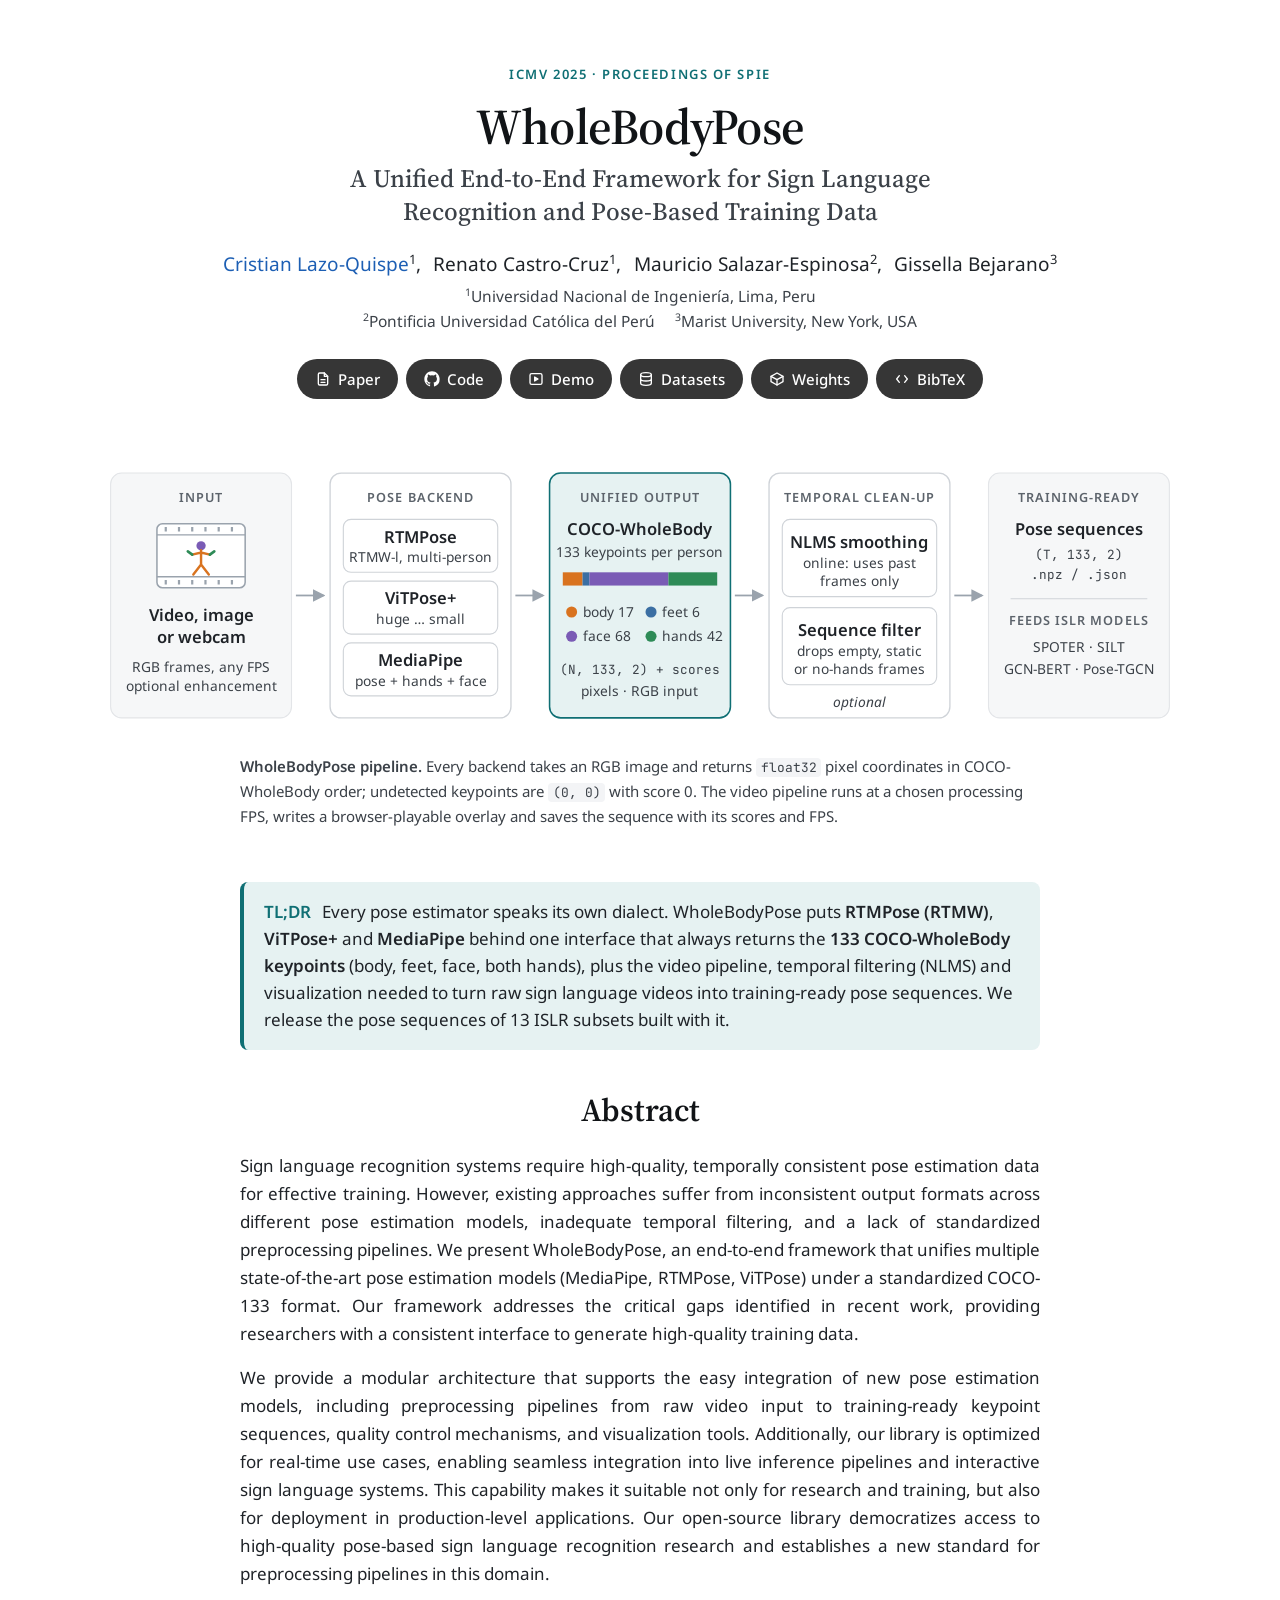
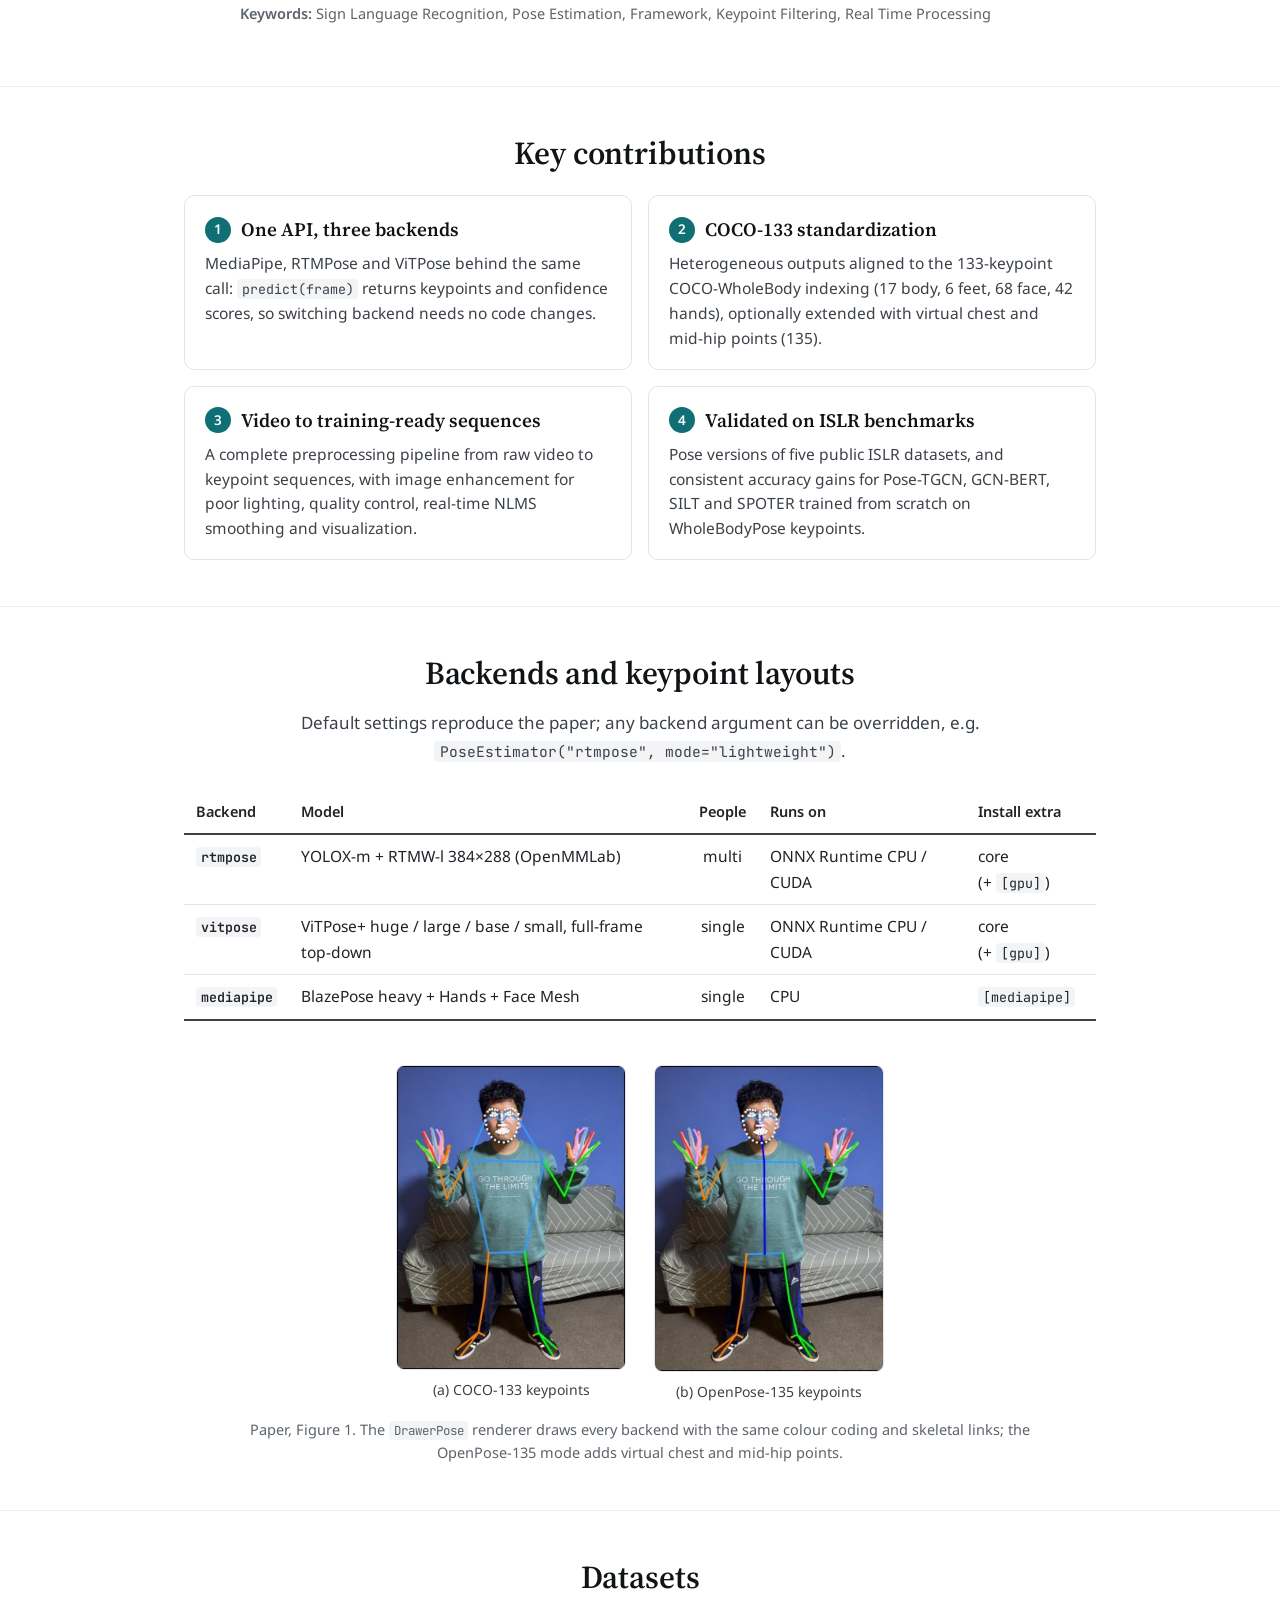
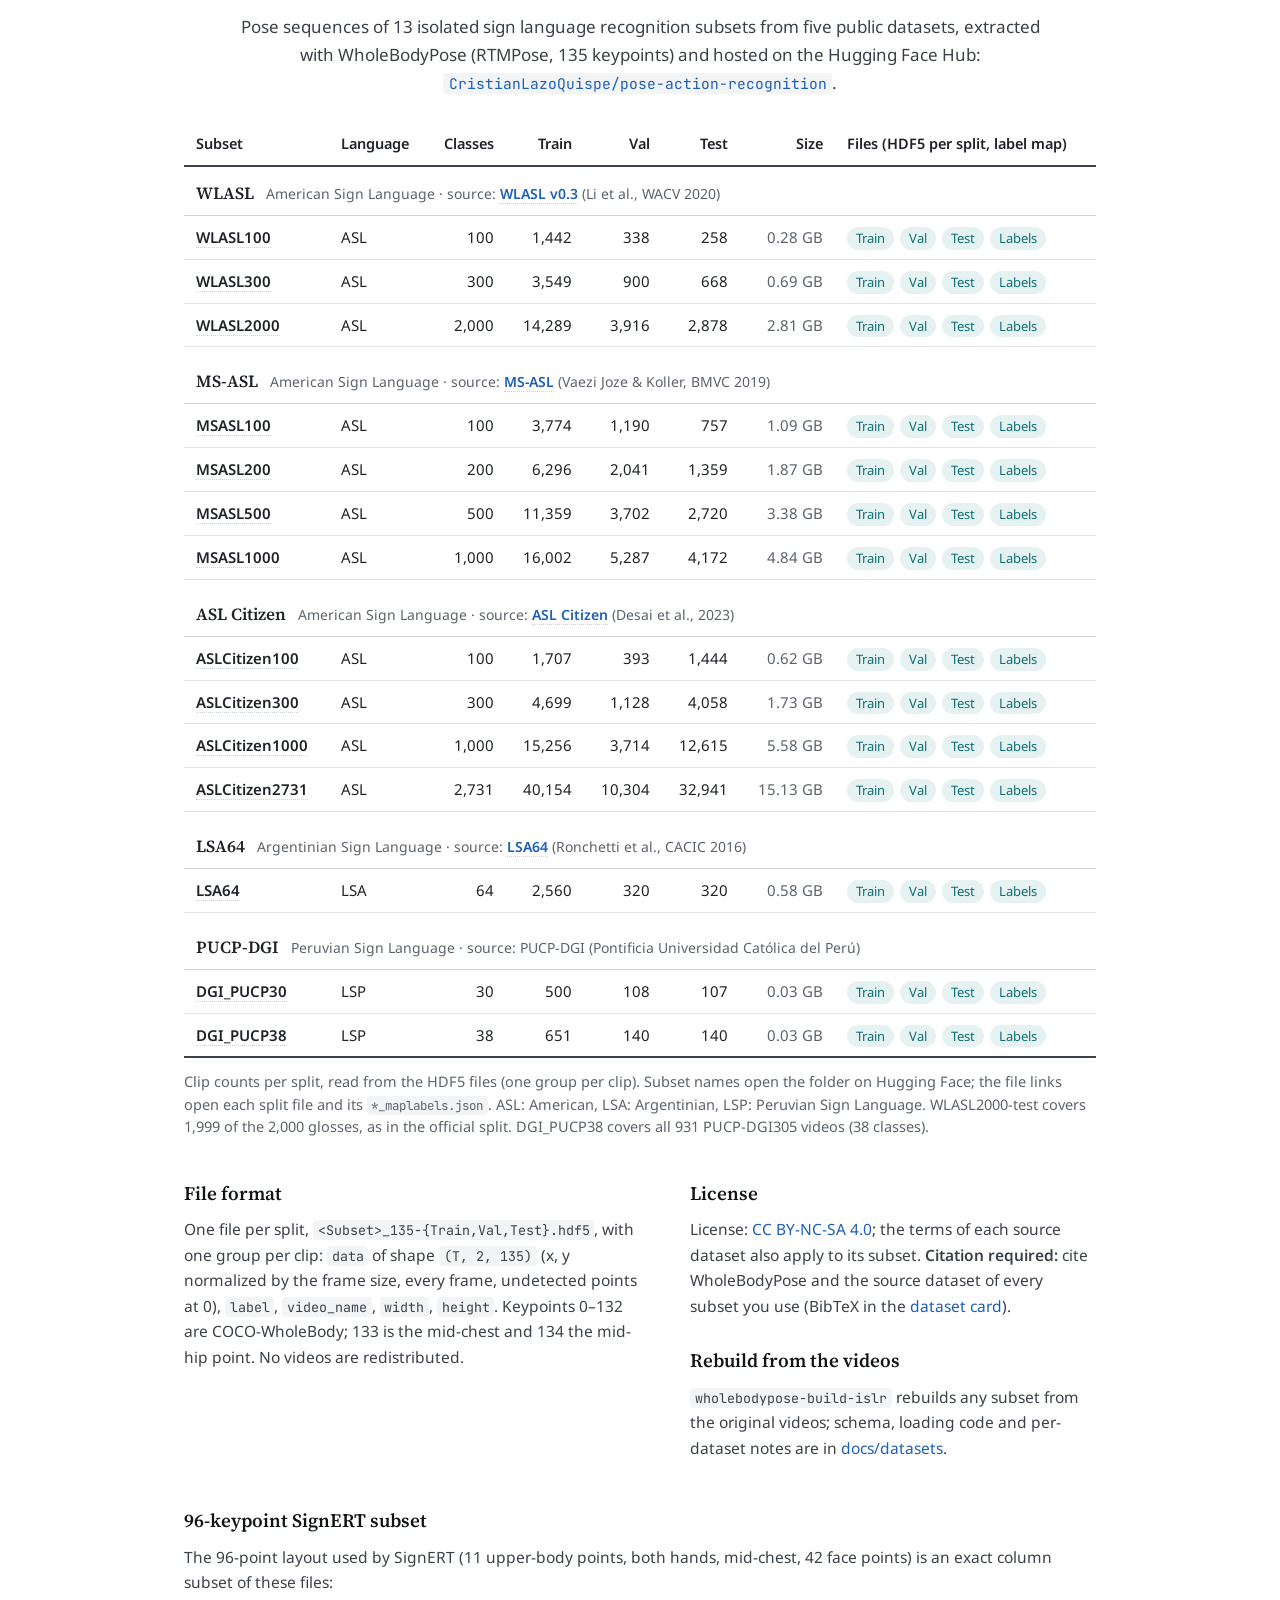
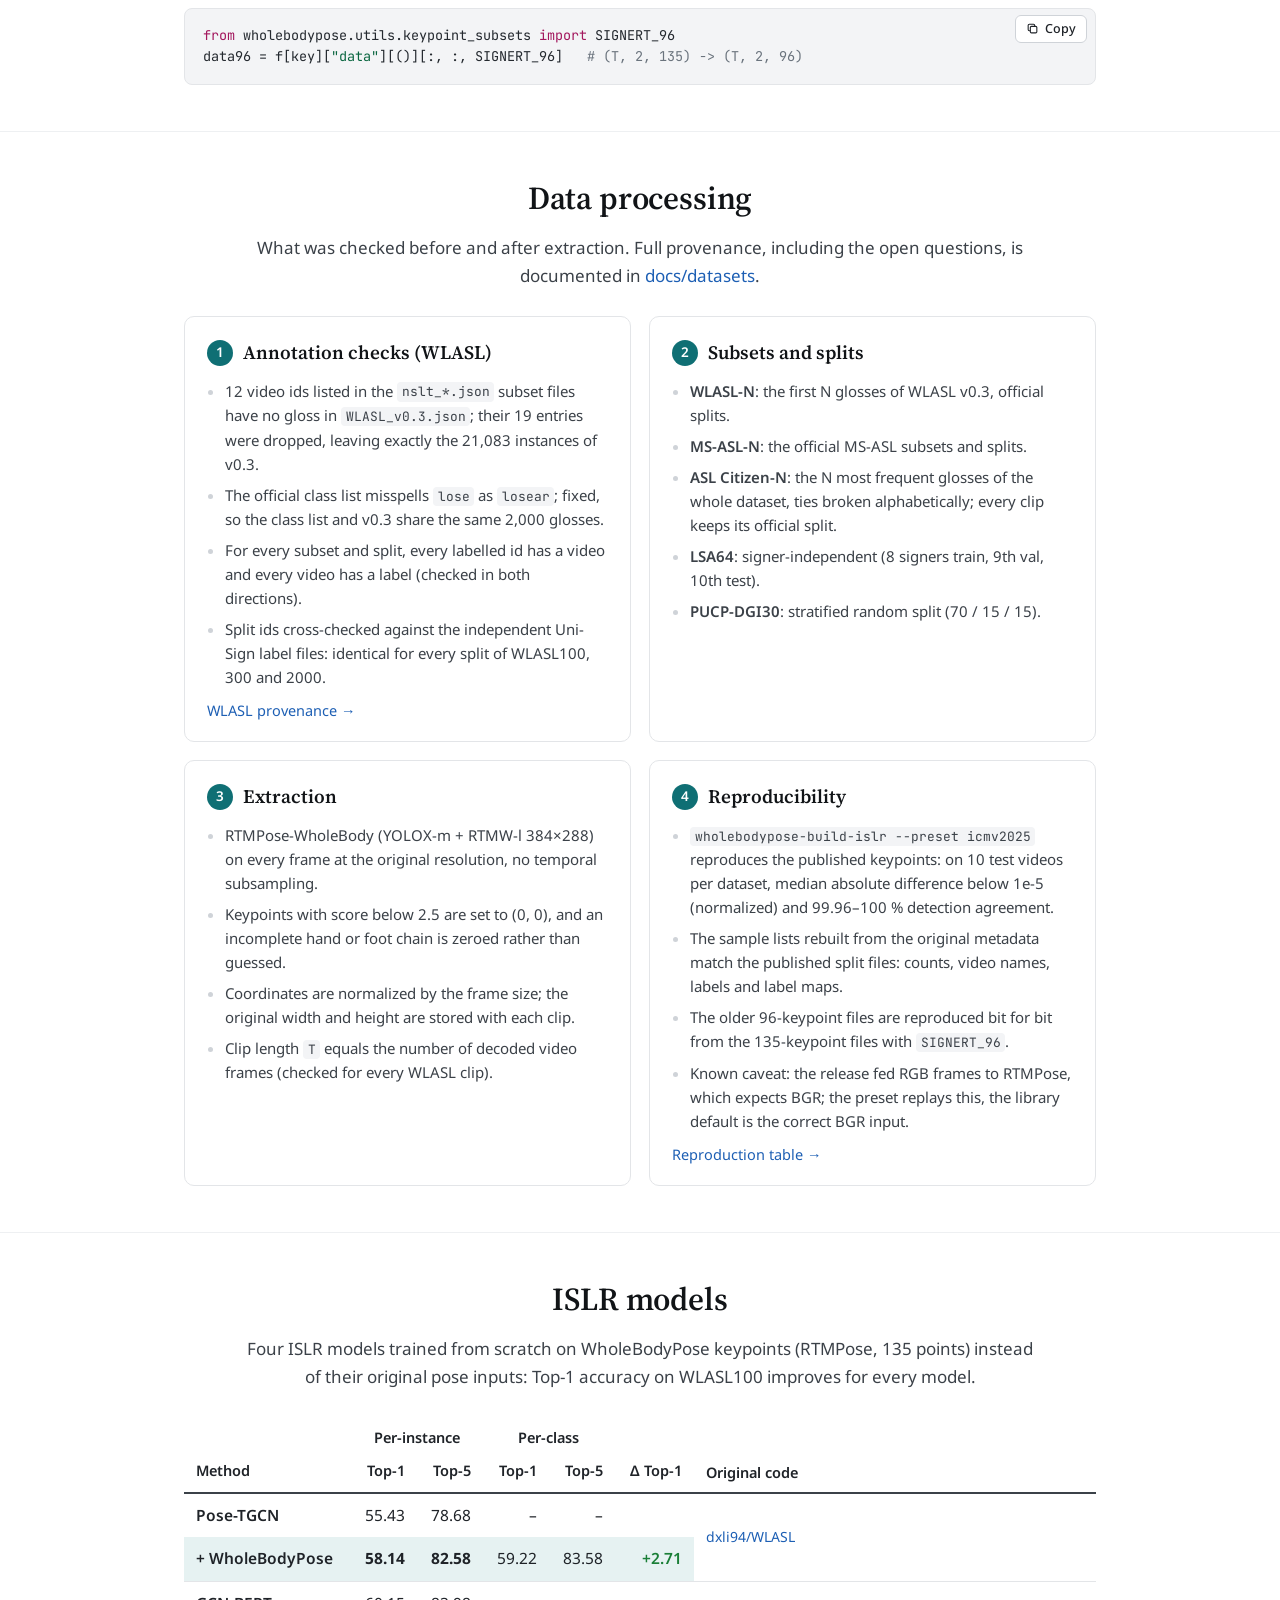
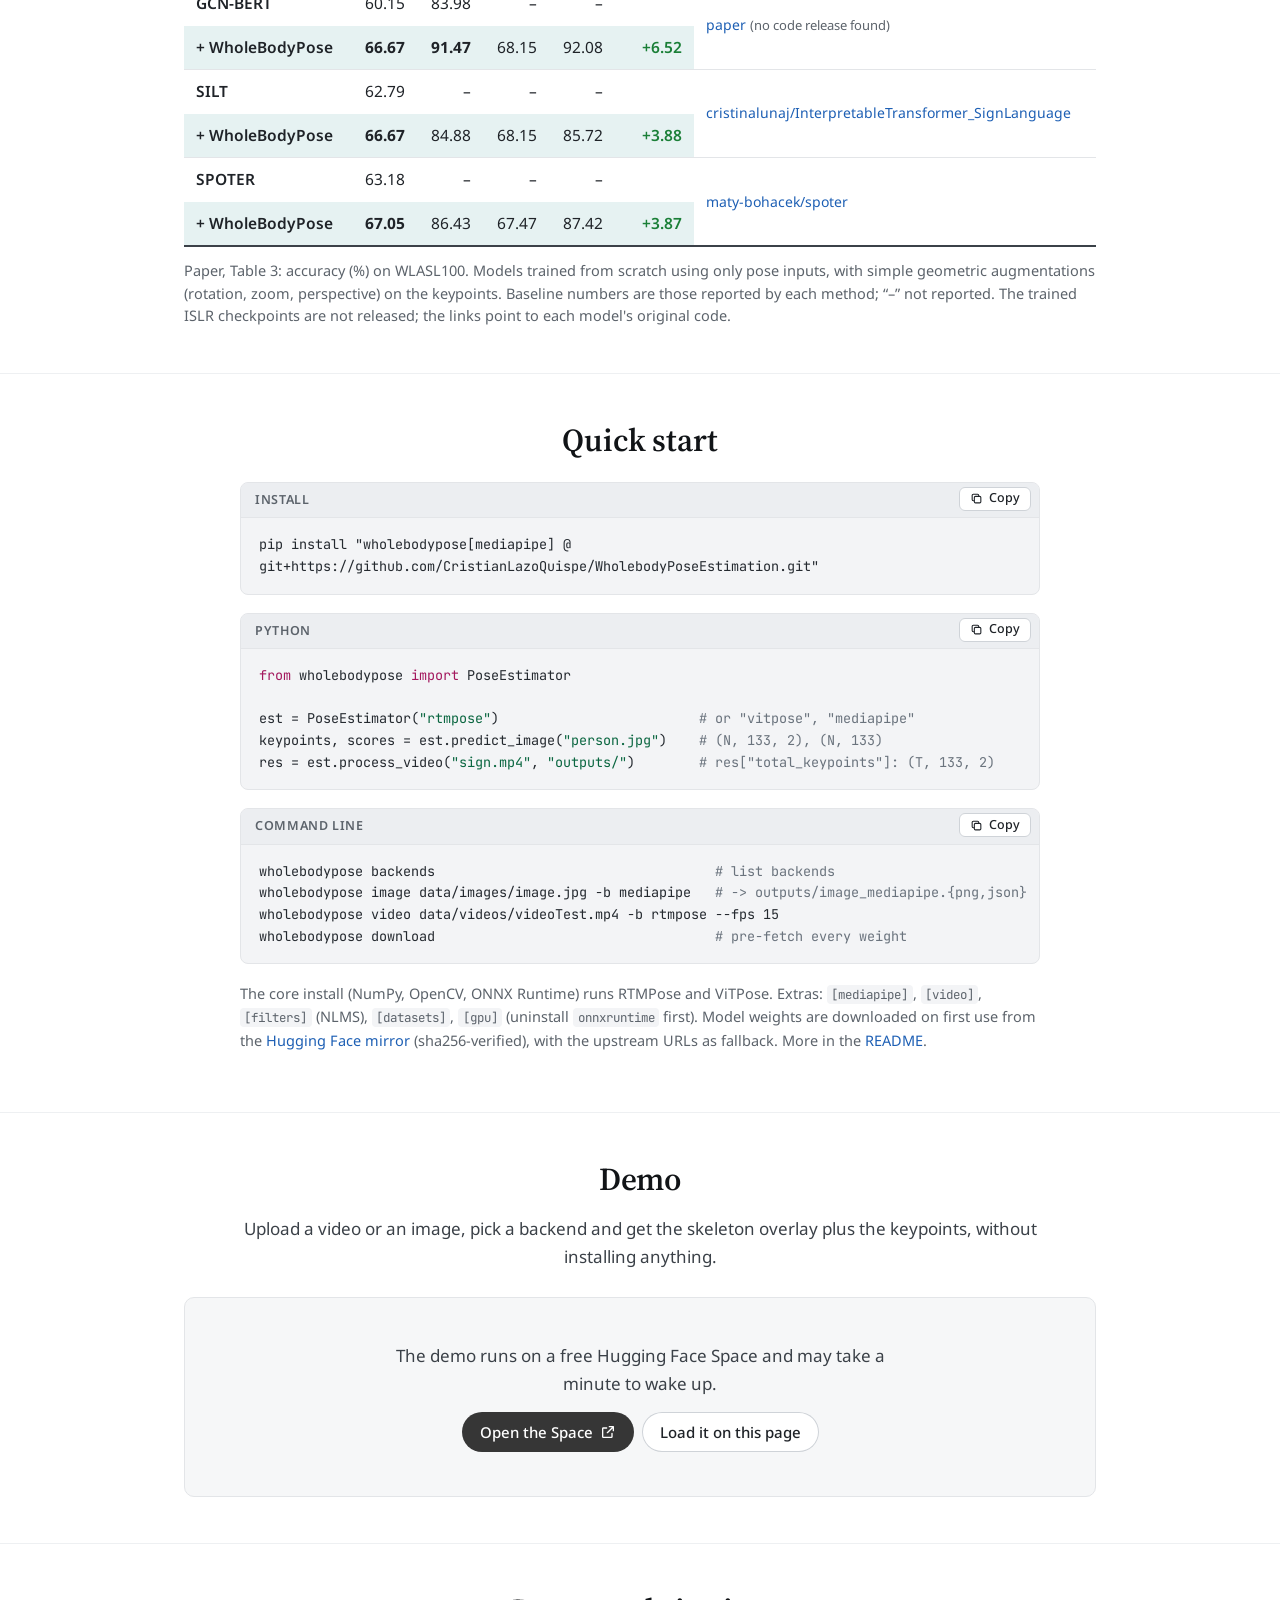
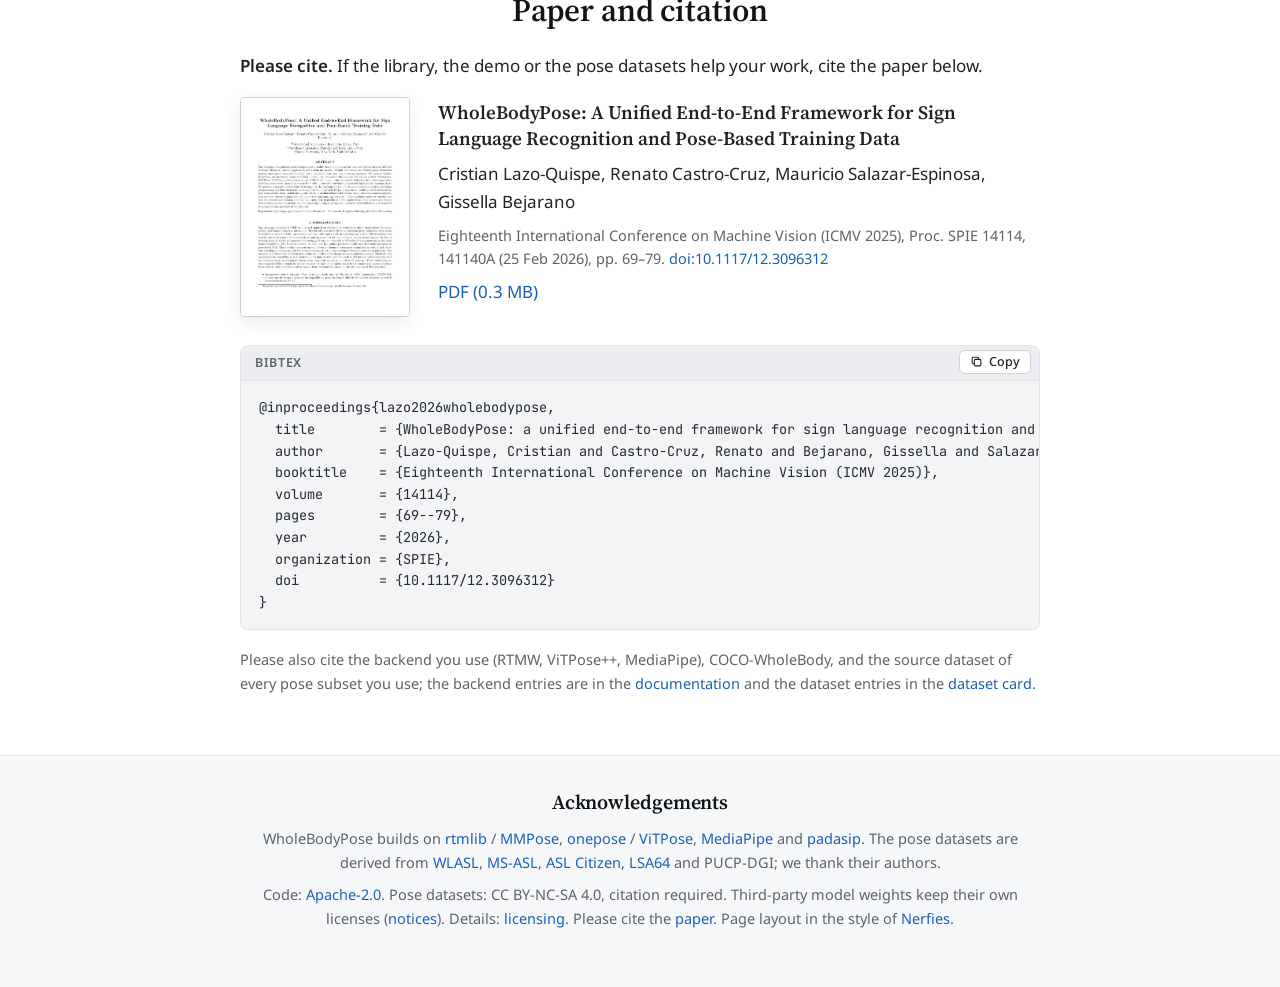
==== website/index.html @ ac7156d6 "Website: stick-figure link preview image Replaces the photo in og.png with a stick-figure skeleton; " ====
<!doctype html>
<!--
  Project page: "WholeBodyPose: A Unified End-to-End Framework for Sign Language Recognition and
  Pose-Based Training Data" (ICMV 2025, Proceedings of SPIE).
  Static HTML/CSS/vanilla JS, no build step. Preview: `python -m http.server -d website`.
  Every asset path is relative: the page is served under /WholebodyPoseEstimation/ on GitHub Pages.
-->
<html lang="en" class="no-js">
<head>
  <meta charset="utf-8">
  <meta name="viewport" content="width=device-width, initial-scale=1">
  <title>WholeBodyPose | ICMV 2025</title>
  <meta name="description" content="WholeBodyPose puts RTMPose, ViTPose+ and MediaPipe behind one interface that returns the 133 COCO-WholeBody keypoints, with video processing, NLMS temporal filtering and visualization to turn sign language videos into training-ready pose sequences. Pose datasets for 13 ISLR subsets. ICMV 2025.">
  <meta name="keywords" content="sign language recognition, whole-body pose estimation, COCO-WholeBody, RTMPose, ViTPose, MediaPipe, NLMS filtering, WLASL, MS-ASL, ASL Citizen, LSA64">
  <meta name="author" content="Cristian Lazo-Quispe, Renato Castro-Cruz, Mauricio Salazar-Espinosa, Gissella Bejarano">
  <meta name="theme-color" content="#ffffff">
  <link rel="canonical" href="https://cristianlazoquispe.github.io/WholebodyPoseEstimation/">
  <link rel="icon" href="static/images/favicon.svg" type="image/svg+xml">
  <link rel="icon" href="static/images/favicon-32.png" sizes="32x32" type="image/png">
  <link rel="apple-touch-icon" href="static/images/apple-touch-icon.png">

  <!-- Google Scholar (Highwire Press tags) -->
  <meta name="citation_title" content="WholeBodyPose: A Unified End-to-End Framework for Sign Language Recognition and Pose-Based Training Data">
  <meta name="citation_author" content="Lazo-Quispe, Cristian">
  <meta name="citation_author" content="Castro-Cruz, Renato">
  <meta name="citation_author" content="Bejarano, Gissella">
  <meta name="citation_author" content="Salazar-Espinosa, Mauricio">
  <meta name="citation_publication_date" content="2026/02/25">
  <meta name="citation_conference_title" content="Eighteenth International Conference on Machine Vision (ICMV 2025)">
  <meta name="citation_publisher" content="SPIE">
  <meta name="citation_volume" content="14114">
  <meta name="citation_firstpage" content="69">
  <meta name="citation_lastpage" content="79">
  <meta name="citation_doi" content="10.1117/12.3096312">
  <meta name="citation_pdf_url" content="https://cristianlazoquispe.github.io/WholebodyPoseEstimation/static/paper/WholeBodyPose_ICMV2025.pdf">
  <meta name="citation_abstract_html_url" content="https://cristianlazoquispe.github.io/WholebodyPoseEstimation/">
  <link rel="sitemap" type="application/xml" href="sitemap.xml">

  <!-- schema.org: the paper, the library and the pose datasets -->
  <script type="application/ld+json">
{
  "@context": "https://schema.org",
  "@graph": [
    {
      "@type": "ScholarlyArticle",
      "@id": "https://cristianlazoquispe.github.io/WholebodyPoseEstimation/#paper",
      "headline": "WholeBodyPose: A Unified End-to-End Framework for Sign Language Recognition and Pose-Based Training Data",
      "name": "WholeBodyPose: A Unified End-to-End Framework for Sign Language Recognition and Pose-Based Training Data",
      "author": [
        {
          "@type": "Person",
          "givenName": "Cristian",
          "familyName": "Lazo-Quispe",
          "name": "Cristian Lazo-Quispe",
          "affiliation": {
            "@type": "Organization",
            "name": "Universidad Nacional de Ingeniería"
          },
          "url": "https://github.com/CristianLazoQuispe"
        },
        {
          "@type": "Person",
          "givenName": "Renato",
          "familyName": "Castro-Cruz",
          "name": "Renato Castro-Cruz",
          "affiliation": {
            "@type": "Organization",
            "name": "Universidad Nacional de Ingeniería"
          }
        },
        {
          "@type": "Person",
          "givenName": "Gissella",
          "familyName": "Bejarano",
          "name": "Gissella Bejarano",
          "affiliation": {
            "@type": "Organization",
            "name": "Marist University"
          }
        },
        {
          "@type": "Person",
          "givenName": "Mauricio",
          "familyName": "Salazar-Espinosa",
          "name": "Mauricio Salazar-Espinosa",
          "affiliation": {
            "@type": "Organization",
            "name": "Pontificia Universidad Católica del Perú"
          }
        }
      ],
      "datePublished": "2026-02-25",
      "identifier": {
        "@type": "PropertyValue",
        "propertyID": "DOI",
        "value": "10.1117/12.3096312"
      },
      "sameAs": "https://doi.org/10.1117/12.3096312",
      "url": "https://cristianlazoquispe.github.io/WholebodyPoseEstimation/",
      "encoding": {
        "@type": "MediaObject",
        "contentUrl": "https://cristianlazoquispe.github.io/WholebodyPoseEstimation/static/paper/WholeBodyPose_ICMV2025.pdf",
        "encodingFormat": "application/pdf"
      },
      "pagination": "69-79",
      "isPartOf": {
        "@type": "PublicationVolume",
        "volumeNumber": "14114",
        "name": "Eighteenth International Conference on Machine Vision (ICMV 2025)",
        "isPartOf": {
          "@type": "Periodical",
          "name": "Proceedings of SPIE"
        }
      },
      "publisher": {
        "@type": "Organization",
        "name": "SPIE"
      },
      "keywords": "sign language recognition, whole-body pose estimation, COCO-WholeBody, RTMPose, ViTPose, MediaPipe, NLMS filtering"
    },
    {
      "@type": "SoftwareSourceCode",
      "@id": "https://cristianlazoquispe.github.io/WholebodyPoseEstimation/#software",
      "name": "WholeBodyPose",
      "description": "Python library that puts RTMPose (RTMW), ViTPose+ and MediaPipe behind one interface returning the 133 COCO-WholeBody keypoints, with video processing, NLMS temporal filtering and visualization for sign language recognition.",
      "codeRepository": "https://github.com/CristianLazoQuispe/WholebodyPoseEstimation",
      "url": "https://cristianlazoquispe.github.io/WholebodyPoseEstimation/",
      "programmingLanguage": "Python",
      "runtimePlatform": "Python 3.10-3.13",
      "license": "https://www.apache.org/licenses/LICENSE-2.0",
      "author": [
        {
          "@type": "Person",
          "givenName": "Cristian",
          "familyName": "Lazo-Quispe",
          "name": "Cristian Lazo-Quispe",
          "affiliation": {
            "@type": "Organization",
            "name": "Universidad Nacional de Ingeniería"
          },
          "url": "https://github.com/CristianLazoQuispe"
        },
        {
          "@type": "Person",
          "givenName": "Renato",
          "familyName": "Castro-Cruz",
          "name": "Renato Castro-Cruz",
          "affiliation": {
            "@type": "Organization",
            "name": "Universidad Nacional de Ingeniería"
          }
        },
        {
          "@type": "Person",
          "givenName": "Mauricio",
          "familyName": "Salazar-Espinosa",
          "name": "Mauricio Salazar-Espinosa",
          "affiliation": {
            "@type": "Organization",
            "name": "Pontificia Universidad Católica del Perú"
          }
        },
        {
          "@type": "Person",
          "givenName": "Gissella",
          "familyName": "Bejarano",
          "name": "Gissella Bejarano",
          "affiliation": {
            "@type": "Organization",
            "name": "Marist University"
          }
        }
      ],
      "citation": {
        "@id": "https://cristianlazoquispe.github.io/WholebodyPoseEstimation/#paper"
      },
      "keywords": "pose estimation, whole-body, COCO-WholeBody, sign language, RTMPose, ViTPose, MediaPipe"
    },
    {
      "@type": "Dataset",
      "@id": "https://cristianlazoquispe.github.io/WholebodyPoseEstimation/#dataset",
      "name": "Pose-Based Action Recognition (135 keypoints): pose datasets of WholeBodyPose",
      "alternateName": "pose-action-recognition",
      "description": "2D whole-body pose sequences for isolated sign language recognition: 14 subsets (42 split files) extracted with WholeBodyPose (RTMPose, 135 keypoints: COCO-WholeBody 133 plus neck and pelvis) from five public video datasets, WLASL, MS-ASL, ASL Citizen, LSA64 and PUCP-DGI, stored as HDF5 with one group per clip. License CC BY-NC-SA 4.0; citing WholeBodyPose and the source dataset is required.",
      "url": "https://huggingface.co/datasets/CristianLazoQuispe/pose-action-recognition",
      "sameAs": "https://cristianlazoquispe.github.io/WholebodyPoseEstimation/#datasets",
      "license": "https://creativecommons.org/licenses/by-nc-sa/4.0/",
      "conditionsOfAccess": "CC BY-NC-SA 4.0; source dataset terms also apply. Cite WholeBodyPose (doi:10.1117/12.3096312) and the source dataset of every subset used.",
      "isAccessibleForFree": true,
      "creator": [
        {
          "@type": "Person",
          "givenName": "Cristian",
          "familyName": "Lazo-Quispe",
          "name": "Cristian Lazo-Quispe",
          "affiliation": {
            "@type": "Organization",
            "name": "Universidad Nacional de Ingeniería"
          },
          "url": "https://github.com/CristianLazoQuispe"
        },
        {
          "@type": "Person",
          "givenName": "Renato",
          "familyName": "Castro-Cruz",
          "name": "Renato Castro-Cruz",
          "affiliation": {
            "@type": "Organization",
            "name": "Universidad Nacional de Ingeniería"
          }
        },
        {
          "@type": "Person",
          "givenName": "Mauricio",
          "familyName": "Salazar-Espinosa",
          "name": "Mauricio Salazar-Espinosa",
          "affiliation": {
            "@type": "Organization",
            "name": "Pontificia Universidad Católica del Perú"
          }
        },
        {
          "@type": "Person",
          "givenName": "Gissella",
          "familyName": "Bejarano",
          "name": "Gissella Bejarano",
          "affiliation": {
            "@type": "Organization",
            "name": "Marist University"
          }
        }
      ],
      "citation": [
        "https://doi.org/10.1117/12.3096312",
        "Li et al., Word-level Deep Sign Language Recognition from Video: A New Large-scale Dataset and Methods Comparison, WACV 2020",
        "Vaezi Joze and Koller, MS-ASL: A Large-Scale Data Set and Benchmark for Understanding American Sign Language, BMVC 2019",
        "Desai et al., ASL Citizen: A Community-Sourced Dataset for Advancing Isolated Sign Language Recognition, NeurIPS 2023 Datasets and Benchmarks, https://doi.org/10.52202/075280-3360",
        "Ronchetti et al., LSA64: A Dataset of Argentinian Sign Language, CACIC 2016",
        "Bejarano et al., PeruSIL: A Framework to Build a Continuous Peruvian Sign Language Interpretation Dataset, sign-lang@LREC 2022"
      ],
      "isBasedOn": [
        "https://github.com/dxli94/WLASL",
        "https://www.microsoft.com/en-us/research/project/ms-asl/",
        "https://www.microsoft.com/en-us/research/project/asl-citizen/",
        "https://facundoq.github.io/datasets/lsa64/",
        {
          "@type": "Dataset",
          "name": "PUCP-DGI305 Peruvian Sign Language recordings",
          "creator": {
            "@type": "Organization",
            "name": "Pontificia Universidad Católica del Perú"
          }
        }
      ],
      "keywords": [
        "sign language recognition",
        "isolated sign language recognition",
        "pose estimation",
        "whole-body keypoints",
        "COCO-WholeBody",
        "skeleton",
        "HDF5",
        "WLASL",
        "MS-ASL",
        "ASL Citizen",
        "LSA64",
        "PUCP-DGI",
        "American Sign Language",
        "Argentinian Sign Language",
        "Peruvian Sign Language"
      ],
      "variableMeasured": [
        {
          "@type": "PropertyValue",
          "name": "data",
          "description": "x and y of 135 keypoints per frame, shape (T, 2, 135), normalized by the frame width and height; undetected points are (0, 0)"
        },
        {
          "@type": "PropertyValue",
          "name": "label",
          "description": "sign gloss of the clip"
        },
        {
          "@type": "PropertyValue",
          "name": "video_name",
          "description": "source clip in the original dataset"
        },
        {
          "@type": "PropertyValue",
          "name": "width, height",
          "description": "frame size of the source video in pixels",
          "unitText": "pixel"
        }
      ],
      "measurementTechnique": "2D whole-body pose estimation with WholeBodyPose (RTMPose / RTMW backend)",
      "inLanguage": [
        "en",
        "es"
      ],
      "encodingFormat": "application/x-hdf5",
      "distribution": [
        {
          "@type": "DataDownload",
          "name": "WLASL100",
          "encodingFormat": "application/x-hdf5",
          "contentUrl": "https://huggingface.co/datasets/CristianLazoQuispe/pose-action-recognition/tree/main/ISLR/WLASL/WLASL100"
        },
        {
          "@type": "DataDownload",
          "name": "WLASL300",
          "encodingFormat": "application/x-hdf5",
          "contentUrl": "https://huggingface.co/datasets/CristianLazoQuispe/pose-action-recognition/tree/main/ISLR/WLASL/WLASL300"
        },
        {
          "@type": "DataDownload",
          "name": "WLASL2000",
          "encodingFormat": "application/x-hdf5",
          "contentUrl": "https://huggingface.co/datasets/CristianLazoQuispe/pose-action-recognition/tree/main/ISLR/WLASL/WLASL2000"
        },
        {
          "@type": "DataDownload",
          "name": "MSASL100",
          "encodingFormat": "application/x-hdf5",
          "contentUrl": "https://huggingface.co/datasets/CristianLazoQuispe/pose-action-recognition/tree/main/ISLR/MSASL/MSASL100"
        },
        {
          "@type": "DataDownload",
          "name": "MSASL200",
          "encodingFormat": "application/x-hdf5",
          "contentUrl": "https://huggingface.co/datasets/CristianLazoQuispe/pose-action-recognition/tree/main/ISLR/MSASL/MSASL200"
        },
        {
          "@type": "DataDownload",
          "name": "MSASL500",
          "encodingFormat": "application/x-hdf5",
          "contentUrl": "https://huggingface.co/datasets/CristianLazoQuispe/pose-action-recognition/tree/main/ISLR/MSASL/MSASL500"
        },
        {
          "@type": "DataDownload",
          "name": "MSASL1000",
          "encodingFormat": "application/x-hdf5",
          "contentUrl": "https://huggingface.co/datasets/CristianLazoQuispe/pose-action-recognition/tree/main/ISLR/MSASL/MSASL1000"
        },
        {
          "@type": "DataDownload",
          "name": "ASLCitizen100",
          "encodingFormat": "application/x-hdf5",
          "contentUrl": "https://huggingface.co/datasets/CristianLazoQuispe/pose-action-recognition/tree/main/ISLR/ASLCITIZEN/ASLCitizen100"
        },
        {
          "@type": "DataDownload",
          "name": "ASLCitizen300",
          "encodingFormat": "application/x-hdf5",
          "contentUrl": "https://huggingface.co/datasets/CristianLazoQuispe/pose-action-recognition/tree/main/ISLR/ASLCITIZEN/ASLCitizen300"
        },
        {
          "@type": "DataDownload",
          "name": "ASLCitizen1000",
          "encodingFormat": "application/x-hdf5",
          "contentUrl": "https://huggingface.co/datasets/CristianLazoQuispe/pose-action-recognition/tree/main/ISLR/ASLCITIZEN/ASLCitizen1000"
        },
        {
          "@type": "DataDownload",
          "name": "ASLCitizen2731",
          "encodingFormat": "application/x-hdf5",
          "contentUrl": "https://huggingface.co/datasets/CristianLazoQuispe/pose-action-recognition/tree/main/ISLR/ASLCITIZEN/ASLCitizen2731"
        },
        {
          "@type": "DataDownload",
          "name": "LSA64",
          "encodingFormat": "application/x-hdf5",
          "contentUrl": "https://huggingface.co/datasets/CristianLazoQuispe/pose-action-recognition/tree/main/ISLR/LSA64"
        },
        {
          "@type": "DataDownload",
          "name": "DGI_PUCP30",
          "encodingFormat": "application/x-hdf5",
          "contentUrl": "https://huggingface.co/datasets/CristianLazoQuispe/pose-action-recognition/tree/main/ISLR/DGI_PUCP30"
        }
      ],
      "includedInDataCatalog": {
        "@type": "DataCatalog",
        "name": "Hugging Face Hub",
        "url": "https://huggingface.co/datasets"
      }
    }
  ]
}
  </script>

  <meta property="og:type" content="website">
  <meta property="og:site_name" content="WholeBodyPose">
  <meta property="og:title" content="WholeBodyPose: A Unified End-to-End Framework for Sign Language Recognition and Pose-Based Training Data">
  <meta property="og:description" content="RTMPose, ViTPose+ and MediaPipe behind one API that returns 133 COCO-WholeBody keypoints, plus the video pipeline and NLMS filtering for training-ready pose sequences. ICMV 2025 (SPIE).">
  <meta property="og:url" content="https://cristianlazoquispe.github.io/WholebodyPoseEstimation/">
  <meta property="og:image" content="https://cristianlazoquispe.github.io/WholebodyPoseEstimation/static/images/og.png?v=2">
  <meta property="og:image:width" content="1200">
  <meta property="og:image:height" content="630">
  <meta property="og:image:alt" content="WholeBodyPose: stick-figure skeleton with face and hand keypoints.">
  <meta name="twitter:card" content="summary_large_image">
  <meta name="twitter:title" content="WholeBodyPose (ICMV 2025)">
  <meta name="twitter:description" content="One API, three pose backends, 133 COCO-WholeBody keypoints: training-ready pose sequences for sign language recognition.">
  <meta name="twitter:image" content="https://cristianlazoquispe.github.io/WholebodyPoseEstimation/static/images/og.png?v=2">

  <script>document.documentElement.classList.remove('no-js');</script>
  <link rel="preconnect" href="https://fonts.googleapis.com">
  <link rel="preconnect" href="https://fonts.gstatic.com" crossorigin>
  <link rel="stylesheet" href="https://fonts.googleapis.com/css2?family=Noto+Sans:ital,wght@0,400;0,500;0,600;0,700;1,400&family=Source+Serif+4:opsz,wght@8..60,500;8..60,600&family=JetBrains+Mono:wght@400;500&display=swap">
  <link rel="stylesheet" href="static/css/style.css">
  <script defer src="static/js/main.js"></script>
</head>
<body>
<a class="skip" href="#overview">Skip to content</a>

<svg width="0" height="0" style="position:absolute" aria-hidden="true" focusable="false">
  <symbol id="i-paper" viewBox="0 0 24 24"><g fill="none" stroke="currentColor" stroke-width="2" stroke-linecap="round" stroke-linejoin="round"><path d="M14 3H7a2 2 0 0 0-2 2v14a2 2 0 0 0 2 2h10a2 2 0 0 0 2-2V8z"/><path d="M14 3v5h5M9 13h6M9 17h6"/></g></symbol>
  <symbol id="i-github" viewBox="0 0 24 24"><path fill="currentColor" d="M12 .5C5.73.5.5 5.74.5 12.02c0 5.1 3.29 9.41 7.86 10.94.58.1.79-.25.79-.56v-1.97c-3.2.7-3.87-1.37-3.87-1.37-.52-1.33-1.28-1.69-1.28-1.69-1.05-.72.08-.7.08-.7 1.16.08 1.77 1.19 1.77 1.19 1.03 1.77 2.7 1.26 3.36.96.1-.75.4-1.26.73-1.55-2.56-.29-5.25-1.28-5.25-5.7 0-1.26.45-2.29 1.19-3.1-.12-.29-.52-1.47.11-3.06 0 0 .97-.31 3.17 1.18a11 11 0 0 1 5.77 0c2.2-1.49 3.17-1.18 3.17-1.18.63 1.59.23 2.77.11 3.06.74.81 1.19 1.84 1.19 3.1 0 4.43-2.7 5.4-5.27 5.69.41.36.78 1.06.78 2.14v3.17c0 .31.21.67.8.56A11.53 11.53 0 0 0 23.5 12.02C23.5 5.74 18.27.5 12 .5Z"/></symbol>
  <symbol id="i-quote" viewBox="0 0 24 24"><g fill="none" stroke="currentColor" stroke-width="2" stroke-linecap="round" stroke-linejoin="round"><path d="M8 7l-4 5 4 5M16 7l4 5-4 5"/></g></symbol>
  <symbol id="i-copy" viewBox="0 0 24 24"><g fill="none" stroke="currentColor" stroke-width="2" stroke-linejoin="round"><rect x="8" y="8" width="12" height="12" rx="2"/><path d="M16 8V6a2 2 0 0 0-2-2H6a2 2 0 0 0-2 2v8a2 2 0 0 0 2 2h2"/></g></symbol>
  <symbol id="i-ext" viewBox="0 0 24 24"><g fill="none" stroke="currentColor" stroke-width="2" stroke-linecap="round" stroke-linejoin="round"><path d="M14 4h6v6M20 4l-9 9M18 14v5a1 1 0 0 1-1 1H5a1 1 0 0 1-1-1V7a1 1 0 0 1 1-1h5"/></g></symbol>
  <symbol id="i-db" viewBox="0 0 24 24"><g fill="none" stroke="currentColor" stroke-width="2" stroke-linecap="round" stroke-linejoin="round"><ellipse cx="12" cy="5.5" rx="8" ry="3"/><path d="M4 5.5v13c0 1.7 3.6 3 8 3s8-1.3 8-3v-13M4 12c0 1.7 3.6 3 8 3s8-1.3 8-3"/></g></symbol>
  <symbol id="i-play" viewBox="0 0 24 24"><g fill="none" stroke="currentColor" stroke-width="2" stroke-linejoin="round"><rect x="3" y="4" width="18" height="16" rx="2.5"/><path d="M10 9v6l5-3z" fill="currentColor"/></g></symbol>
  <symbol id="i-box" viewBox="0 0 24 24"><g fill="none" stroke="currentColor" stroke-width="2" stroke-linecap="round" stroke-linejoin="round"><path d="M21 8l-9-5-9 5v8l9 5 9-5z"/><path d="M3 8l9 5 9-5M12 13v8"/></g></symbol>
</svg>

<main id="top">
<!-- ======================= HEADER ======================= -->
<header class="hero">
  <div class="container">
    <p class="venue">ICMV 2025 · Proceedings of SPIE</p>
    <h1 class="title">WholeBodyPose</h1>
    <p class="subtitle">A Unified End-to-End Framework for Sign Language Recognition and Pose-Based Training Data</p>
    <p class="authors">
      <span class="author"><a href="https://github.com/CristianLazoQuispe">Cristian Lazo-Quispe</a><sup>1</sup>,</span>
      <span class="author">Renato Castro-Cruz<sup>1</sup>,</span>
      <span class="author">Mauricio Salazar-Espinosa<sup>2</sup>,</span>
      <span class="author">Gissella Bejarano<sup>3</sup></span>
    </p>
    <p class="affils">
      <span><sup>1</sup>Universidad Nacional de Ingeniería, Lima, Peru</span>
      <span><sup>2</sup>Pontificia Universidad Católica del Perú</span>
      <span><sup>3</sup>Marist University, New York, USA</span>
    </p>

    <nav class="links" aria-label="Paper resources">
      <a class="btn" href="static/paper/WholeBodyPose_ICMV2025.pdf"><svg aria-hidden="true"><use href="#i-paper"/></svg>Paper</a>
      <a class="btn" href="https://github.com/CristianLazoQuispe/WholebodyPoseEstimation"><svg aria-hidden="true"><use href="#i-github"/></svg>Code</a>
      <a class="btn" href="https://huggingface.co/spaces/CristianLazoQuispe/WholeBodyPoseDemo"><svg aria-hidden="true"><use href="#i-play"/></svg>Demo</a>
      <a class="btn" href="#datasets"><svg aria-hidden="true"><use href="#i-db"/></svg>Datasets</a>
      <a class="btn" href="https://huggingface.co/CristianLazoQuispe/wholebodypose-weights"><svg aria-hidden="true"><use href="#i-box"/></svg>Weights</a>
      <a class="btn" href="#bibtex"><svg aria-hidden="true"><use href="#i-quote"/></svg>BibTeX</a>
    </nav>
  </div>
</header>

<!-- ======================= HERO FIGURE: PIPELINE ======================= -->
<section class="hero-fig" id="pipeline" aria-label="Pipeline overview">
  <div class="container wide">
    <figure class="fig">
      <svg class="pipe-svg pipe-wide" viewBox="-6 0 972 262" role="img" aria-labelledby="pipeTitle pipeDesc">
        <title id="pipeTitle">WholeBodyPose pipeline</title>
        <desc id="pipeDesc">Five stages from left to right: input video, image or webcam frames; a pose backend (RTMPose, ViTPose+ or MediaPipe); the unified COCO-WholeBody output of 133 keypoints per person (17 body, 6 feet, 68 face, 42 hands); temporal clean-up with NLMS smoothing and a sequence filter; and training-ready pose sequences of shape T by 133 by 2, saved as npz or json, which feed ISLR models such as SPOTER, SILT, GCN-BERT and Pose-TGCN.</desc>
        <defs>
          <marker id="ah" viewBox="0 0 10 10" refX="8.5" refY="5" markerWidth="7" markerHeight="7" orient="auto-start-reverse"><path class="arrow-head" d="M0 0L10 5L0 10z"/></marker>
        </defs>
        <!-- 1 input -->
        <rect class="box-soft" x="0" y="20" width="164" height="222" rx="10"/>
        <text class="t-head" x="82" y="46" text-anchor="middle">Input</text>
        <g transform="translate(42 66)" aria-hidden="true">
          <rect x="0" y="0" width="80" height="58" rx="5" fill="#fff" stroke="#9aa3ad" stroke-width="1.4"/>
          <path d="M0 10h80M0 48h80" stroke="#9aa3ad" stroke-width="1.2"/>
          <path d="M8 3v4M20 3v4M32 3v4M44 3v4M56 3v4M68 3v4M8 51v4M20 51v4M32 51v4M44 51v4M56 51v4M68 51v4" stroke="#9aa3ad" stroke-width="2"/>
          <circle cx="40" cy="20" r="4.2" fill="var(--k-face)"/>
          <path d="M40 24v13M40 37l-7 9M40 37l7 9M32 28l8-2 8 2" stroke="var(--k-body)" stroke-width="2.2" fill="none" stroke-linecap="round"/>
          <path d="M28 25l4 3M52 25l-4 3" stroke="var(--k-hand)" stroke-width="2.4" stroke-linecap="round"/>
        </g>
        <text class="t-main" x="82" y="154" text-anchor="middle">Video, image</text>
        <text class="t-main" x="82" y="174" text-anchor="middle">or webcam</text>
        <text class="t-sub" x="82" y="200" text-anchor="middle">RGB frames, any FPS</text>
        <text class="t-sub" x="82" y="218" text-anchor="middle">optional enhancement</text>

        <path class="arrow" d="M168 131H193" marker-end="url(#ah)"/>

        <!-- 2 backend -->
        <rect class="box" x="199" y="20" width="164" height="222" rx="10"/>
        <text class="t-head" x="281" y="46" text-anchor="middle">Pose backend</text>
        <rect class="chip" x="211" y="62" width="140" height="48" rx="7"/>
        <text class="t-main" x="281" y="83" text-anchor="middle">RTMPose</text>
        <text class="t-sub" x="281" y="101" text-anchor="middle">RTMW-l, multi-person</text>
        <rect class="chip" x="211" y="118" width="140" height="48" rx="7"/>
        <text class="t-main" x="281" y="139" text-anchor="middle">ViTPose+</text>
        <text class="t-sub" x="281" y="157" text-anchor="middle">huge … small</text>
        <rect class="chip" x="211" y="174" width="140" height="48" rx="7"/>
        <text class="t-main" x="281" y="195" text-anchor="middle">MediaPipe</text>
        <text class="t-sub" x="281" y="213" text-anchor="middle">pose + hands + face</text>

        <path class="arrow" d="M367 131H392" marker-end="url(#ah)"/>

        <!-- 3 unified output -->
        <rect class="box-accent" x="398" y="20" width="164" height="222" rx="10"/>
        <text class="t-head" x="480" y="46" text-anchor="middle">Unified output</text>
        <text class="t-main" x="480" y="76" text-anchor="middle">COCO-WholeBody</text>
        <text class="t-sub" x="480" y="96" text-anchor="middle">133 keypoints per person</text>
        <g aria-hidden="true">
          <rect x="410" y="110" width="17.9" height="12" fill="var(--k-body)"/>
          <rect x="427.9" y="110" width="6.3" height="12" fill="var(--k-feet)"/>
          <rect x="434.2" y="110" width="71.6" height="12" fill="var(--k-face)"/>
          <rect x="505.8" y="110" width="44.2" height="12" fill="var(--k-hand)"/>
          <circle cx="418" cy="146" r="5" fill="var(--k-body)"/><text class="t-sub" x="428" y="150.5">body 17</text>
          <circle cx="490" cy="146" r="5" fill="var(--k-feet)"/><text class="t-sub" x="500" y="150.5">feet 6</text>
          <circle cx="418" cy="168" r="5" fill="var(--k-face)"/><text class="t-sub" x="428" y="172.5">face 68</text>
          <circle cx="490" cy="168" r="5" fill="var(--k-hand)"/><text class="t-sub" x="500" y="172.5">hands 42</text>
        </g>
        <text class="t-mono" x="480" y="202" text-anchor="middle">(N, 133, 2) + scores</text>
        <text class="t-sub" x="480" y="222" text-anchor="middle">pixels · RGB input</text>

        <path class="arrow" d="M566 131H591" marker-end="url(#ah)"/>

        <!-- 4 temporal cleanup -->
        <rect class="box" x="597" y="20" width="164" height="222" rx="10"/>
        <text class="t-head" x="679" y="46" text-anchor="middle">Temporal clean-up</text>
        <rect class="chip" x="609" y="62" width="140" height="70" rx="7"/>
        <text class="t-main" x="679" y="88" text-anchor="middle">NLMS smoothing</text>
        <text class="t-sub" x="679" y="106" text-anchor="middle">online: uses past</text>
        <text class="t-sub" x="679" y="122" text-anchor="middle">frames only</text>
        <rect class="chip" x="609" y="142" width="140" height="70" rx="7"/>
        <text class="t-main" x="679" y="168" text-anchor="middle">Sequence filter</text>
        <text class="t-sub" x="679" y="186" text-anchor="middle">drops empty, static</text>
        <text class="t-sub" x="679" y="202" text-anchor="middle">or no-hands frames</text>
        <text class="t-sub" x="679" y="232" text-anchor="middle" font-style="italic">optional</text>

        <path class="arrow" d="M765 131H790" marker-end="url(#ah)"/>

        <!-- 5 training-ready -->
        <rect class="box-soft" x="796" y="20" width="164" height="222" rx="10"/>
        <text class="t-head" x="878" y="46" text-anchor="middle">Training-ready</text>
        <text class="t-main" x="878" y="76" text-anchor="middle">Pose sequences</text>
        <text class="t-mono" x="878" y="98" text-anchor="middle">(T, 133, 2)</text>
        <text class="t-mono" x="878" y="116" text-anchor="middle">.npz / .json</text>
        <path d="M816 134H940" stroke="var(--line-2)" stroke-width="1"/>
        <text class="t-head" x="878" y="158" text-anchor="middle">feeds ISLR models</text>
        <text class="t-sub" x="878" y="182" text-anchor="middle">SPOTER · SILT</text>
        <text class="t-sub" x="878" y="202" text-anchor="middle">GCN-BERT · Pose-TGCN</text>
      </svg>

      <svg class="pipe-svg pipe-narrow" viewBox="0 0 360 590" role="img" aria-labelledby="pipeTitle2">
        <title id="pipeTitle2">WholeBodyPose pipeline: input frames, pose backend, COCO-WholeBody 133 keypoints, temporal clean-up, training-ready pose sequences.</title>
        <defs>
          <marker id="ah2" viewBox="0 0 10 10" refX="8.5" refY="5" markerWidth="7" markerHeight="7" orient="auto-start-reverse"><path class="arrow-head" d="M0 0L10 5L0 10z"/></marker>
        </defs>
        <rect class="box-soft" x="4" y="4" width="352" height="86" rx="10"/>
        <text class="t-head" x="20" y="28">1 · Input</text>
        <text class="t-main" x="20" y="52">Video, image or webcam</text>
        <text class="t-sub" x="20" y="72">RGB frames, any FPS · optional enhancement</text>
        <path class="arrow" d="M180 92V112" marker-end="url(#ah2)"/>

        <rect class="box" x="4" y="118" width="352" height="104" rx="10"/>
        <text class="t-head" x="20" y="142">2 · Pose backend</text>
        <rect class="chip" x="16" y="154" width="104" height="54" rx="7"/>
        <text class="t-main" x="68" y="177" text-anchor="middle">RTMPose</text>
        <text class="t-sub" x="68" y="196" text-anchor="middle">RTMW-l</text>
        <rect class="chip" x="128" y="154" width="104" height="54" rx="7"/>
        <text class="t-main" x="180" y="177" text-anchor="middle">ViTPose+</text>
        <text class="t-sub" x="180" y="196" text-anchor="middle">huge … small</text>
        <rect class="chip" x="240" y="154" width="104" height="54" rx="7"/>
        <text class="t-main" x="292" y="177" text-anchor="middle">MediaPipe</text>
        <text class="t-sub" x="292" y="196" text-anchor="middle" style="font-size:11.5px">pose+hands+face</text>
        <path class="arrow" d="M180 224V244" marker-end="url(#ah2)"/>

        <rect class="box-accent" x="4" y="250" width="352" height="112" rx="10"/>
        <text class="t-head" x="20" y="274">3 · Unified output</text>
        <text class="t-main" x="20" y="298">COCO-WholeBody, 133 keypoints</text>
        <g aria-hidden="true">
          <rect x="20" y="310" width="41" height="11" fill="var(--k-body)"/>
          <rect x="61" y="310" width="14.5" height="11" fill="var(--k-feet)"/>
          <rect x="75.5" y="310" width="164" height="11" fill="var(--k-face)"/>
          <rect x="239.5" y="310" width="101" height="11" fill="var(--k-hand)"/>
        </g>
        <text class="t-sub" x="20" y="343">body 17 · feet 6 · face 68 · hands 42</text>
        <text class="t-mono" x="340" y="343" text-anchor="end">(N, 133, 2)</text>
        <path class="arrow" d="M180 364V384" marker-end="url(#ah2)"/>

        <rect class="box" x="4" y="390" width="352" height="86" rx="10"/>
        <text class="t-head" x="20" y="414">4 · Temporal clean-up (optional)</text>
        <text class="t-main" x="20" y="438">NLMS smoothing · sequence filter</text>
        <text class="t-sub" x="20" y="458">online, past frames only · drop empty/static frames</text>
        <path class="arrow" d="M180 478V498" marker-end="url(#ah2)"/>

        <rect class="box-soft" x="4" y="504" width="352" height="82" rx="10"/>
        <text class="t-head" x="20" y="528">5 · Training-ready</text>
        <text class="t-main" x="20" y="552">Pose sequences <tspan class="t-mono">(T, 133, 2)</tspan></text>
        <text class="t-sub" x="20" y="572">.npz / .json → SPOTER, SILT, GCN-BERT, Pose-TGCN</text>
      </svg>
      <figcaption><b>WholeBodyPose pipeline.</b> Every backend takes an RGB image and returns <code>float32</code> pixel coordinates in COCO-WholeBody order; undetected keypoints are <code>(0, 0)</code> with score 0. The video pipeline runs at a chosen processing FPS, writes a browser-playable overlay and saves the sequence with its scores and FPS.</figcaption>
    </figure>
  </div>
</section>

<!-- ======================= TL;DR + ABSTRACT ======================= -->
<section class="section" id="overview">
  <div class="container narrow">
    <p class="tldr"><b class="tag">TL;DR</b> Every pose estimator speaks its own dialect. WholeBodyPose puts <b>RTMPose (RTMW)</b>, <b>ViTPose+</b> and <b>MediaPipe</b> behind one interface that always returns the <b>133 COCO-WholeBody keypoints</b> (body, feet, face, both hands), plus the video pipeline, temporal filtering (NLMS) and visualization needed to turn raw sign language videos into training-ready pose sequences. We release the pose sequences of 13 ISLR subsets built with it.</p>
    <h2>Abstract</h2>
    <div class="prose justify">
      <p>Sign language recognition systems require high-quality, temporally consistent pose estimation data for effective training. However, existing approaches suffer from inconsistent output formats across different pose estimation models, inadequate temporal filtering, and a lack of standardized preprocessing pipelines. We present WholeBodyPose, an end-to-end framework that unifies multiple state-of-the-art pose estimation models (MediaPipe, RTMPose, ViTPose) under a standardized COCO-133 format. Our framework addresses the critical gaps identified in recent work, providing researchers with a consistent interface to generate high-quality training data.</p>
      <p>We provide a modular architecture that supports the easy integration of new pose estimation models, including preprocessing pipelines from raw video input to training-ready keypoint sequences, quality control mechanisms, and visualization tools. Additionally, our library is optimized for real-time use cases, enabling seamless integration into live inference pipelines and interactive sign language systems. This capability makes it suitable not only for research and training, but also for deployment in production-level applications. Our open-source library democratizes access to high-quality pose-based sign language recognition research and establishes a new standard for preprocessing pipelines in this domain.</p>
    </div>
    <p class="small keywords"><b>Keywords:</b> Sign Language Recognition, Pose Estimation, Framework, Keypoint Filtering, Real Time Processing</p>
  </div>
</section>

<!-- ======================= CONTRIBUTIONS ======================= -->
<section class="section" id="contributions">
  <div class="container">
    <h2>Key contributions</h2>
    <ul class="cards">
      <li class="card">
        <h3><span class="n" aria-hidden="true">1</span>One API, three backends</h3>
        <p>MediaPipe, RTMPose and ViTPose behind the same call: <code>predict(frame)</code> returns keypoints and confidence scores, so switching backend needs no code changes.</p>
      </li>
      <li class="card">
        <h3><span class="n" aria-hidden="true">2</span>COCO-133 standardization</h3>
        <p>Heterogeneous outputs aligned to the 133-keypoint COCO-WholeBody indexing (17 body, 6 feet, 68 face, 42 hands), optionally extended with virtual chest and mid-hip points (135).</p>
      </li>
      <li class="card">
        <h3><span class="n" aria-hidden="true">3</span>Video to training-ready sequences</h3>
        <p>A complete preprocessing pipeline from raw video to keypoint sequences, with image enhancement for poor lighting, quality control, real-time NLMS smoothing and visualization.</p>
      </li>
      <li class="card">
        <h3><span class="n" aria-hidden="true">4</span>Validated on ISLR benchmarks</h3>
        <p>Pose versions of five public ISLR datasets, and consistent accuracy gains for Pose-TGCN, GCN-BERT, SILT and SPOTER trained from scratch on WholeBodyPose keypoints.</p>
      </li>
    </ul>
  </div>
</section>

<!-- ======================= BACKENDS + LAYOUTS ======================= -->
<section class="section" id="backends">
  <div class="container">
    <h2>Backends and keypoint layouts</h2>
    <p class="lead">Default settings reproduce the paper; any backend argument can be overridden, e.g. <code>PoseEstimator("rtmpose", mode="lightweight")</code>.</p>
    <div class="tbl-wrap">
      <table class="tbl">
        <thead>
          <tr><th scope="col">Backend</th><th scope="col">Model</th><th scope="col" class="c">People</th><th scope="col">Runs on</th><th scope="col">Install extra</th></tr>
        </thead>
        <tbody>
          <tr><th scope="row"><code>rtmpose</code></th><td>YOLOX-m + RTMW-l 384×288 (OpenMMLab)</td><td class="c">multi</td><td>ONNX Runtime CPU / CUDA</td><td>core (+&nbsp;<code>[gpu]</code>)</td></tr>
          <tr><th scope="row"><code>vitpose</code></th><td>ViTPose+ huge / large / base / small, full-frame top-down</td><td class="c">single</td><td>ONNX Runtime CPU / CUDA</td><td>core (+&nbsp;<code>[gpu]</code>)</td></tr>
          <tr><th scope="row"><code>mediapipe</code></th><td>BlazePose heavy + Hands + Face Mesh</td><td class="c">single</td><td>CPU</td><td><code>[mediapipe]</code></td></tr>
        </tbody>
      </table>
    </div>

    <div class="kp-row">
      <figure>
        <img src="static/images/kpts_coco133.jpg" width="290" height="386" loading="lazy" alt="A person with the 133 COCO-WholeBody keypoints drawn: body, feet, face and both hands, colour-coded by part.">
        <figcaption>(a) COCO-133 keypoints</figcaption>
      </figure>
      <figure>
        <img src="static/images/kpts_openpose135.jpg" width="288" height="386" loading="lazy" alt="The same person drawn in the OpenPose-style 135-keypoint layout, with virtual chest and mid-hip points added.">
        <figcaption>(b) OpenPose-135 keypoints</figcaption>
      </figure>
    </div>
    <p class="small center fig-note">Paper, Figure 1. The <code>DrawerPose</code> renderer draws every backend with the same colour coding and skeletal links; the OpenPose-135 mode adds virtual chest and mid-hip points.</p>
  </div>
</section>

<!-- ======================= DATASETS ======================= -->
<section class="section" id="datasets">
  <div class="container">
    <h2>Datasets</h2>
    <p class="lead">Pose sequences of 13 isolated sign language recognition subsets from five public datasets, extracted with WholeBodyPose (RTMPose, 135 keypoints) and hosted on the Hugging Face Hub: <a href="https://huggingface.co/datasets/CristianLazoQuispe/pose-action-recognition"><code>CristianLazoQuispe/pose-action-recognition</code></a>.</p>
    <figure class="tbl-fig">
      <div class="tbl-wrap ds-wrap">
      <table class="tbl ds">
        <thead>
          <tr><th scope="col">Subset</th><th scope="col">Language</th><th scope="col" class="r">Classes</th><th scope="col" class="r">Train</th><th scope="col" class="r">Val</th><th scope="col" class="r">Test</th><th scope="col" class="r">Size</th><th scope="col">Files (HDF5 per split, label map)</th></tr>
        </thead>
        <tbody>
          <tr class="grp-row"><th colspan="8" scope="rowgroup"><b>WLASL</b> <span>American Sign Language · source: <a href="https://github.com/dxli94/WLASL">WLASL v0.3</a> (Li et al., WACV 2020)</span></th></tr>
          <tr><th scope="row"><a href="https://huggingface.co/datasets/CristianLazoQuispe/pose-action-recognition/tree/main/ISLR/WLASL/WLASL100" title="Open the WLASL100 folder on Hugging Face">WLASL100</a></th><td data-l="Language">ASL</td><td class="r" data-l="Classes">100</td><td class="r" data-l="Train">1,442</td><td class="r" data-l="Val">338</td><td class="r" data-l="Test">258</td><td class="r" data-l="Size">0.28 GB</td><td class="files"><a class="f" href="https://huggingface.co/datasets/CristianLazoQuispe/pose-action-recognition/blob/main/ISLR/WLASL/WLASL100/WLASL100_135-Train.hdf5" title="WLASL100_135-Train.hdf5">Train</a> <a class="f" href="https://huggingface.co/datasets/CristianLazoQuispe/pose-action-recognition/blob/main/ISLR/WLASL/WLASL100/WLASL100_135-Val.hdf5" title="WLASL100_135-Val.hdf5">Val</a> <a class="f" href="https://huggingface.co/datasets/CristianLazoQuispe/pose-action-recognition/blob/main/ISLR/WLASL/WLASL100/WLASL100_135-Test.hdf5" title="WLASL100_135-Test.hdf5">Test</a> <a class="f" href="https://huggingface.co/datasets/CristianLazoQuispe/pose-action-recognition/blob/main/ISLR/WLASL/WLASL100/wlasl_100_maplabels.json" title="wlasl_100_maplabels.json">Labels</a></td></tr>
          <tr><th scope="row"><a href="https://huggingface.co/datasets/CristianLazoQuispe/pose-action-recognition/tree/main/ISLR/WLASL/WLASL300" title="Open the WLASL300 folder on Hugging Face">WLASL300</a></th><td data-l="Language">ASL</td><td class="r" data-l="Classes">300</td><td class="r" data-l="Train">3,549</td><td class="r" data-l="Val">900</td><td class="r" data-l="Test">668</td><td class="r" data-l="Size">0.69 GB</td><td class="files"><a class="f" href="https://huggingface.co/datasets/CristianLazoQuispe/pose-action-recognition/blob/main/ISLR/WLASL/WLASL300/WLASL300_135-Train.hdf5" title="WLASL300_135-Train.hdf5">Train</a> <a class="f" href="https://huggingface.co/datasets/CristianLazoQuispe/pose-action-recognition/blob/main/ISLR/WLASL/WLASL300/WLASL300_135-Val.hdf5" title="WLASL300_135-Val.hdf5">Val</a> <a class="f" href="https://huggingface.co/datasets/CristianLazoQuispe/pose-action-recognition/blob/main/ISLR/WLASL/WLASL300/WLASL300_135-Test.hdf5" title="WLASL300_135-Test.hdf5">Test</a> <a class="f" href="https://huggingface.co/datasets/CristianLazoQuispe/pose-action-recognition/blob/main/ISLR/WLASL/WLASL300/wlasl_300_maplabels.json" title="wlasl_300_maplabels.json">Labels</a></td></tr>
          <tr><th scope="row"><a href="https://huggingface.co/datasets/CristianLazoQuispe/pose-action-recognition/tree/main/ISLR/WLASL/WLASL2000" title="Open the WLASL2000 folder on Hugging Face">WLASL2000</a></th><td data-l="Language">ASL</td><td class="r" data-l="Classes">2,000</td><td class="r" data-l="Train">14,289</td><td class="r" data-l="Val">3,916</td><td class="r" data-l="Test">2,878</td><td class="r" data-l="Size">2.81 GB</td><td class="files"><a class="f" href="https://huggingface.co/datasets/CristianLazoQuispe/pose-action-recognition/blob/main/ISLR/WLASL/WLASL2000/WLASL2000_135-Train.hdf5" title="WLASL2000_135-Train.hdf5">Train</a> <a class="f" href="https://huggingface.co/datasets/CristianLazoQuispe/pose-action-recognition/blob/main/ISLR/WLASL/WLASL2000/WLASL2000_135-Val.hdf5" title="WLASL2000_135-Val.hdf5">Val</a> <a class="f" href="https://huggingface.co/datasets/CristianLazoQuispe/pose-action-recognition/blob/main/ISLR/WLASL/WLASL2000/WLASL2000_135-Test.hdf5" title="WLASL2000_135-Test.hdf5">Test</a> <a class="f" href="https://huggingface.co/datasets/CristianLazoQuispe/pose-action-recognition/blob/main/ISLR/WLASL/WLASL2000/wlasl_2000_maplabels.json" title="wlasl_2000_maplabels.json">Labels</a></td></tr>
        </tbody>
        <tbody>
          <tr class="grp-row"><th colspan="8" scope="rowgroup"><b>MS-ASL</b> <span>American Sign Language · source: <a href="https://www.microsoft.com/en-us/research/project/ms-asl/">MS-ASL</a> (Vaezi Joze &amp; Koller, BMVC 2019)</span></th></tr>
          <tr><th scope="row"><a href="https://huggingface.co/datasets/CristianLazoQuispe/pose-action-recognition/tree/main/ISLR/MSASL/MSASL100" title="Open the MSASL100 folder on Hugging Face">MSASL100</a></th><td data-l="Language">ASL</td><td class="r" data-l="Classes">100</td><td class="r" data-l="Train">3,774</td><td class="r" data-l="Val">1,190</td><td class="r" data-l="Test">757</td><td class="r" data-l="Size">1.09 GB</td><td class="files"><a class="f" href="https://huggingface.co/datasets/CristianLazoQuispe/pose-action-recognition/blob/main/ISLR/MSASL/MSASL100/MSASL100_135-Train.hdf5" title="MSASL100_135-Train.hdf5">Train</a> <a class="f" href="https://huggingface.co/datasets/CristianLazoQuispe/pose-action-recognition/blob/main/ISLR/MSASL/MSASL100/MSASL100_135-Val.hdf5" title="MSASL100_135-Val.hdf5">Val</a> <a class="f" href="https://huggingface.co/datasets/CristianLazoQuispe/pose-action-recognition/blob/main/ISLR/MSASL/MSASL100/MSASL100_135-Test.hdf5" title="MSASL100_135-Test.hdf5">Test</a> <a class="f" href="https://huggingface.co/datasets/CristianLazoQuispe/pose-action-recognition/blob/main/ISLR/MSASL/MSASL100/msasl_100_maplabels.json" title="msasl_100_maplabels.json">Labels</a></td></tr>
          <tr><th scope="row"><a href="https://huggingface.co/datasets/CristianLazoQuispe/pose-action-recognition/tree/main/ISLR/MSASL/MSASL200" title="Open the MSASL200 folder on Hugging Face">MSASL200</a></th><td data-l="Language">ASL</td><td class="r" data-l="Classes">200</td><td class="r" data-l="Train">6,296</td><td class="r" data-l="Val">2,041</td><td class="r" data-l="Test">1,359</td><td class="r" data-l="Size">1.87 GB</td><td class="files"><a class="f" href="https://huggingface.co/datasets/CristianLazoQuispe/pose-action-recognition/blob/main/ISLR/MSASL/MSASL200/MSASL200_135-Train.hdf5" title="MSASL200_135-Train.hdf5">Train</a> <a class="f" href="https://huggingface.co/datasets/CristianLazoQuispe/pose-action-recognition/blob/main/ISLR/MSASL/MSASL200/MSASL200_135-Val.hdf5" title="MSASL200_135-Val.hdf5">Val</a> <a class="f" href="https://huggingface.co/datasets/CristianLazoQuispe/pose-action-recognition/blob/main/ISLR/MSASL/MSASL200/MSASL200_135-Test.hdf5" title="MSASL200_135-Test.hdf5">Test</a> <a class="f" href="https://huggingface.co/datasets/CristianLazoQuispe/pose-action-recognition/blob/main/ISLR/MSASL/MSASL200/msasl_200_maplabels.json" title="msasl_200_maplabels.json">Labels</a></td></tr>
          <tr><th scope="row"><a href="https://huggingface.co/datasets/CristianLazoQuispe/pose-action-recognition/tree/main/ISLR/MSASL/MSASL500" title="Open the MSASL500 folder on Hugging Face">MSASL500</a></th><td data-l="Language">ASL</td><td class="r" data-l="Classes">500</td><td class="r" data-l="Train">11,359</td><td class="r" data-l="Val">3,702</td><td class="r" data-l="Test">2,720</td><td class="r" data-l="Size">3.38 GB</td><td class="files"><a class="f" href="https://huggingface.co/datasets/CristianLazoQuispe/pose-action-recognition/blob/main/ISLR/MSASL/MSASL500/MSASL500_135-Train.hdf5" title="MSASL500_135-Train.hdf5">Train</a> <a class="f" href="https://huggingface.co/datasets/CristianLazoQuispe/pose-action-recognition/blob/main/ISLR/MSASL/MSASL500/MSASL500_135-Val.hdf5" title="MSASL500_135-Val.hdf5">Val</a> <a class="f" href="https://huggingface.co/datasets/CristianLazoQuispe/pose-action-recognition/blob/main/ISLR/MSASL/MSASL500/MSASL500_135-Test.hdf5" title="MSASL500_135-Test.hdf5">Test</a> <a class="f" href="https://huggingface.co/datasets/CristianLazoQuispe/pose-action-recognition/blob/main/ISLR/MSASL/MSASL500/msasl_500_maplabels.json" title="msasl_500_maplabels.json">Labels</a></td></tr>
          <tr><th scope="row"><a href="https://huggingface.co/datasets/CristianLazoQuispe/pose-action-recognition/tree/main/ISLR/MSASL/MSASL1000" title="Open the MSASL1000 folder on Hugging Face">MSASL1000</a></th><td data-l="Language">ASL</td><td class="r" data-l="Classes">1,000</td><td class="r" data-l="Train">16,002</td><td class="r" data-l="Val">5,287</td><td class="r" data-l="Test">4,172</td><td class="r" data-l="Size">4.84 GB</td><td class="files"><a class="f" href="https://huggingface.co/datasets/CristianLazoQuispe/pose-action-recognition/blob/main/ISLR/MSASL/MSASL1000/MSASL1000_135-Train.hdf5" title="MSASL1000_135-Train.hdf5">Train</a> <a class="f" href="https://huggingface.co/datasets/CristianLazoQuispe/pose-action-recognition/blob/main/ISLR/MSASL/MSASL1000/MSASL1000_135-Val.hdf5" title="MSASL1000_135-Val.hdf5">Val</a> <a class="f" href="https://huggingface.co/datasets/CristianLazoQuispe/pose-action-recognition/blob/main/ISLR/MSASL/MSASL1000/MSASL1000_135-Test.hdf5" title="MSASL1000_135-Test.hdf5">Test</a> <a class="f" href="https://huggingface.co/datasets/CristianLazoQuispe/pose-action-recognition/blob/main/ISLR/MSASL/MSASL1000/msasl_1000_maplabels.json" title="msasl_1000_maplabels.json">Labels</a></td></tr>
        </tbody>
        <tbody>
          <tr class="grp-row"><th colspan="8" scope="rowgroup"><b>ASL Citizen</b> <span>American Sign Language · source: <a href="https://www.microsoft.com/en-us/research/project/asl-citizen/">ASL Citizen</a> (Desai et al., 2023)</span></th></tr>
          <tr><th scope="row"><a href="https://huggingface.co/datasets/CristianLazoQuispe/pose-action-recognition/tree/main/ISLR/ASLCITIZEN/ASLCitizen100" title="Open the ASLCitizen100 folder on Hugging Face">ASLCitizen100</a></th><td data-l="Language">ASL</td><td class="r" data-l="Classes">100</td><td class="r" data-l="Train">1,707</td><td class="r" data-l="Val">393</td><td class="r" data-l="Test">1,444</td><td class="r" data-l="Size">0.62 GB</td><td class="files"><a class="f" href="https://huggingface.co/datasets/CristianLazoQuispe/pose-action-recognition/blob/main/ISLR/ASLCITIZEN/ASLCitizen100/ASLCitizen100_135-Train.hdf5" title="ASLCitizen100_135-Train.hdf5">Train</a> <a class="f" href="https://huggingface.co/datasets/CristianLazoQuispe/pose-action-recognition/blob/main/ISLR/ASLCITIZEN/ASLCitizen100/ASLCitizen100_135-Val.hdf5" title="ASLCitizen100_135-Val.hdf5">Val</a> <a class="f" href="https://huggingface.co/datasets/CristianLazoQuispe/pose-action-recognition/blob/main/ISLR/ASLCITIZEN/ASLCitizen100/ASLCitizen100_135-Test.hdf5" title="ASLCitizen100_135-Test.hdf5">Test</a> <a class="f" href="https://huggingface.co/datasets/CristianLazoQuispe/pose-action-recognition/blob/main/ISLR/ASLCITIZEN/ASLCitizen100/asl_citizen_100_maplabels.json" title="asl_citizen_100_maplabels.json">Labels</a></td></tr>
          <tr><th scope="row"><a href="https://huggingface.co/datasets/CristianLazoQuispe/pose-action-recognition/tree/main/ISLR/ASLCITIZEN/ASLCitizen300" title="Open the ASLCitizen300 folder on Hugging Face">ASLCitizen300</a></th><td data-l="Language">ASL</td><td class="r" data-l="Classes">300</td><td class="r" data-l="Train">4,699</td><td class="r" data-l="Val">1,128</td><td class="r" data-l="Test">4,058</td><td class="r" data-l="Size">1.73 GB</td><td class="files"><a class="f" href="https://huggingface.co/datasets/CristianLazoQuispe/pose-action-recognition/blob/main/ISLR/ASLCITIZEN/ASLCitizen300/ASLCitizen300_135-Train.hdf5" title="ASLCitizen300_135-Train.hdf5">Train</a> <a class="f" href="https://huggingface.co/datasets/CristianLazoQuispe/pose-action-recognition/blob/main/ISLR/ASLCITIZEN/ASLCitizen300/ASLCitizen300_135-Val.hdf5" title="ASLCitizen300_135-Val.hdf5">Val</a> <a class="f" href="https://huggingface.co/datasets/CristianLazoQuispe/pose-action-recognition/blob/main/ISLR/ASLCITIZEN/ASLCitizen300/ASLCitizen300_135-Test.hdf5" title="ASLCitizen300_135-Test.hdf5">Test</a> <a class="f" href="https://huggingface.co/datasets/CristianLazoQuispe/pose-action-recognition/blob/main/ISLR/ASLCITIZEN/ASLCitizen300/asl_citizen_300_maplabels.json" title="asl_citizen_300_maplabels.json">Labels</a></td></tr>
          <tr><th scope="row"><a href="https://huggingface.co/datasets/CristianLazoQuispe/pose-action-recognition/tree/main/ISLR/ASLCITIZEN/ASLCitizen1000" title="Open the ASLCitizen1000 folder on Hugging Face">ASLCitizen1000</a></th><td data-l="Language">ASL</td><td class="r" data-l="Classes">1,000</td><td class="r" data-l="Train">15,256</td><td class="r" data-l="Val">3,714</td><td class="r" data-l="Test">12,615</td><td class="r" data-l="Size">5.58 GB</td><td class="files"><a class="f" href="https://huggingface.co/datasets/CristianLazoQuispe/pose-action-recognition/blob/main/ISLR/ASLCITIZEN/ASLCitizen1000/ASLCitizen1000_135-Train.hdf5" title="ASLCitizen1000_135-Train.hdf5">Train</a> <a class="f" href="https://huggingface.co/datasets/CristianLazoQuispe/pose-action-recognition/blob/main/ISLR/ASLCITIZEN/ASLCitizen1000/ASLCitizen1000_135-Val.hdf5" title="ASLCitizen1000_135-Val.hdf5">Val</a> <a class="f" href="https://huggingface.co/datasets/CristianLazoQuispe/pose-action-recognition/blob/main/ISLR/ASLCITIZEN/ASLCitizen1000/ASLCitizen1000_135-Test.hdf5" title="ASLCitizen1000_135-Test.hdf5">Test</a> <a class="f" href="https://huggingface.co/datasets/CristianLazoQuispe/pose-action-recognition/blob/main/ISLR/ASLCITIZEN/ASLCitizen1000/asl_citizen_1000_maplabels.json" title="asl_citizen_1000_maplabels.json">Labels</a></td></tr>
          <tr><th scope="row"><a href="https://huggingface.co/datasets/CristianLazoQuispe/pose-action-recognition/tree/main/ISLR/ASLCITIZEN/ASLCitizen2731" title="Open the ASLCitizen2731 folder on Hugging Face">ASLCitizen2731</a></th><td data-l="Language">ASL</td><td class="r" data-l="Classes">2,731</td><td class="r" data-l="Train">40,154</td><td class="r" data-l="Val">10,304</td><td class="r" data-l="Test">32,941</td><td class="r" data-l="Size">15.13 GB</td><td class="files"><a class="f" href="https://huggingface.co/datasets/CristianLazoQuispe/pose-action-recognition/blob/main/ISLR/ASLCITIZEN/ASLCitizen2731/ASLCitizen2731_135-Train.hdf5" title="ASLCitizen2731_135-Train.hdf5">Train</a> <a class="f" href="https://huggingface.co/datasets/CristianLazoQuispe/pose-action-recognition/blob/main/ISLR/ASLCITIZEN/ASLCitizen2731/ASLCitizen2731_135-Val.hdf5" title="ASLCitizen2731_135-Val.hdf5">Val</a> <a class="f" href="https://huggingface.co/datasets/CristianLazoQuispe/pose-action-recognition/blob/main/ISLR/ASLCITIZEN/ASLCitizen2731/ASLCitizen2731_135-Test.hdf5" title="ASLCitizen2731_135-Test.hdf5">Test</a> <a class="f" href="https://huggingface.co/datasets/CristianLazoQuispe/pose-action-recognition/blob/main/ISLR/ASLCITIZEN/ASLCitizen2731/asl_citizen_2731_maplabels.json" title="asl_citizen_2731_maplabels.json">Labels</a></td></tr>
        </tbody>
        <tbody>
          <tr class="grp-row"><th colspan="8" scope="rowgroup"><b>LSA64</b> <span>Argentinian Sign Language · source: <a href="https://facundoq.github.io/datasets/lsa64/">LSA64</a> (Ronchetti et al., CACIC 2016)</span></th></tr>
          <tr><th scope="row"><a href="https://huggingface.co/datasets/CristianLazoQuispe/pose-action-recognition/tree/main/ISLR/LSA64" title="Open the LSA64 folder on Hugging Face">LSA64</a></th><td data-l="Language">LSA</td><td class="r" data-l="Classes">64</td><td class="r" data-l="Train">2,560</td><td class="r" data-l="Val">320</td><td class="r" data-l="Test">320</td><td class="r" data-l="Size">0.58 GB</td><td class="files"><a class="f" href="https://huggingface.co/datasets/CristianLazoQuispe/pose-action-recognition/blob/main/ISLR/LSA64/LSA64_135-Train.hdf5" title="LSA64_135-Train.hdf5">Train</a> <a class="f" href="https://huggingface.co/datasets/CristianLazoQuispe/pose-action-recognition/blob/main/ISLR/LSA64/LSA64_135-Val.hdf5" title="LSA64_135-Val.hdf5">Val</a> <a class="f" href="https://huggingface.co/datasets/CristianLazoQuispe/pose-action-recognition/blob/main/ISLR/LSA64/LSA64_135-Test.hdf5" title="LSA64_135-Test.hdf5">Test</a> <a class="f" href="https://huggingface.co/datasets/CristianLazoQuispe/pose-action-recognition/blob/main/ISLR/LSA64/lsa64_64_maplabels.json" title="lsa64_64_maplabels.json">Labels</a></td></tr>
        </tbody>
        <tbody>
          <tr class="grp-row"><th colspan="8" scope="rowgroup"><b>PUCP-DGI</b> <span>Peruvian Sign Language · source: PUCP-DGI (Pontificia Universidad Católica del Perú)</span></th></tr>
          <tr><th scope="row"><a href="https://huggingface.co/datasets/CristianLazoQuispe/pose-action-recognition/tree/main/ISLR/DGI_PUCP30" title="Open the DGI_PUCP30 folder on Hugging Face">DGI_PUCP30</a></th><td data-l="Language">LSP</td><td class="r" data-l="Classes">30</td><td class="r" data-l="Train">500</td><td class="r" data-l="Val">108</td><td class="r" data-l="Test">107</td><td class="r" data-l="Size">0.03 GB</td><td class="files"><a class="f" href="https://huggingface.co/datasets/CristianLazoQuispe/pose-action-recognition/blob/main/ISLR/DGI_PUCP30/DGI_PUCP30_135-Train.hdf5" title="DGI_PUCP30_135-Train.hdf5">Train</a> <a class="f" href="https://huggingface.co/datasets/CristianLazoQuispe/pose-action-recognition/blob/main/ISLR/DGI_PUCP30/DGI_PUCP30_135-Val.hdf5" title="DGI_PUCP30_135-Val.hdf5">Val</a> <a class="f" href="https://huggingface.co/datasets/CristianLazoQuispe/pose-action-recognition/blob/main/ISLR/DGI_PUCP30/DGI_PUCP30_135-Test.hdf5" title="DGI_PUCP30_135-Test.hdf5">Test</a> <a class="f" href="https://huggingface.co/datasets/CristianLazoQuispe/pose-action-recognition/blob/main/ISLR/DGI_PUCP30/dgi_pucp_30_maplabels.json" title="dgi_pucp_30_maplabels.json">Labels</a></td></tr>
          <tr><th scope="row"><a href="https://huggingface.co/datasets/CristianLazoQuispe/pose-action-recognition/tree/main/ISLR/DGI_PUCP38" title="Open the DGI_PUCP38 folder on Hugging Face">DGI_PUCP38</a></th><td data-l="Language">LSP</td><td class="r" data-l="Classes">38</td><td class="r" data-l="Train">651</td><td class="r" data-l="Val">140</td><td class="r" data-l="Test">140</td><td class="r" data-l="Size">0.03 GB</td><td class="files"><a class="f" href="https://huggingface.co/datasets/CristianLazoQuispe/pose-action-recognition/blob/main/ISLR/DGI_PUCP38/DGI_PUCP38_135-Train.hdf5" title="DGI_PUCP38_135-Train.hdf5">Train</a> <a class="f" href="https://huggingface.co/datasets/CristianLazoQuispe/pose-action-recognition/blob/main/ISLR/DGI_PUCP38/DGI_PUCP38_135-Val.hdf5" title="DGI_PUCP38_135-Val.hdf5">Val</a> <a class="f" href="https://huggingface.co/datasets/CristianLazoQuispe/pose-action-recognition/blob/main/ISLR/DGI_PUCP38/DGI_PUCP38_135-Test.hdf5" title="DGI_PUCP38_135-Test.hdf5">Test</a> <a class="f" href="https://huggingface.co/datasets/CristianLazoQuispe/pose-action-recognition/blob/main/ISLR/DGI_PUCP38/dgi_pucp_38_maplabels.json" title="dgi_pucp_38_maplabels.json">Labels</a></td></tr>
        </tbody>
      </table>
      </div>
      <figcaption>Clip counts per split, read from the HDF5 files (one group per clip). Subset names open the folder on Hugging Face; the file links open each split file and its <code>*_maplabels.json</code>. ASL: American, LSA: Argentinian, LSP: Peruvian Sign Language. WLASL2000-test covers 1,999 of the 2,000 glosses, as in the official split. DGI_PUCP38 covers all 931 PUCP-DGI305 videos (38 classes).</figcaption>
    </figure>

    <div class="ds-notes">
      <div>
        <h3>File format</h3>
        <p>One file per split, <code>&lt;Subset&gt;_135-{Train,Val,Test}.hdf5</code>, with one group per clip: <code>data</code> of shape <code>(T, 2, 135)</code> (x, y normalized by the frame size, every frame, undetected points at 0), <code>label</code>, <code>video_name</code>, <code>width</code>, <code>height</code>. Keypoints 0–132 are COCO-WholeBody; 133 is the mid-chest and 134 the mid-hip point. No videos are redistributed.</p>
      </div>
      <div>
        <h3>License</h3>
        <p>License: <a href="https://creativecommons.org/licenses/by-nc-sa/4.0/">CC BY-NC-SA 4.0</a>; the terms of each source dataset also apply to its subset. <b>Citation required:</b> cite WholeBodyPose and the source dataset of every subset you use (BibTeX in the <a href="https://huggingface.co/datasets/CristianLazoQuispe/pose-action-recognition#citation">dataset card</a>).</p>
        <h3>Rebuild from the videos</h3>
        <p><code>wholebodypose-build-islr</code> rebuilds any subset from the original videos; schema, loading code and per-dataset notes are in <a href="https://github.com/CristianLazoQuispe/WholebodyPoseEstimation/tree/main/docs/datasets">docs/datasets</a>.</p>
      </div>
    </div>

    <div class="ds-snippet">
      <h3>96-keypoint SignERT subset</h3>
      <p>The 96-point layout used by SignERT (11 upper-body points, both hands, mid-chest, 42 face points) is an exact column subset of these files:</p>
      <div class="code">
        <button class="copy-btn" type="button" data-copy="code-96" hidden><svg aria-hidden="true"><use href="#i-copy"/></svg><span>Copy</span></button>
        <pre><code id="code-96"><span class="kw">from</span> wholebodypose.utils.keypoint_subsets <span class="kw">import</span> SIGNERT_96
data96 = f[key][<span class="st">"data"</span>][()][:, :, SIGNERT_96]   <span class="cm"># (T, 2, 135) -> (T, 2, 96)</span></code></pre>
      </div>
    </div>
  </div>
</section>

<!-- ======================= DATA PROCESSING ======================= -->
<section class="section" id="processing">
  <div class="container">
    <h2>Data processing</h2>
    <p class="lead">What was checked before and after extraction. Full provenance, including the open questions, is documented in <a href="https://github.com/CristianLazoQuispe/WholebodyPoseEstimation/tree/main/docs/datasets">docs/datasets</a>.</p>
    <div class="steps">
      <article class="step">
        <h3><span class="n" aria-hidden="true">1</span>Annotation checks (WLASL)</h3>
        <ul>
          <li>12 video ids listed in the <code>nslt_*.json</code> subset files have no gloss in <code>WLASL_v0.3.json</code>; their 19 entries were dropped, leaving exactly the 21,083 instances of v0.3.</li>
          <li>The official class list misspells <code>lose</code> as <code>losear</code>; fixed, so the class list and v0.3 share the same 2,000 glosses.</li>
          <li>For every subset and split, every labelled id has a video and every video has a label (checked in both directions).</li>
          <li>Split ids cross-checked against the independent Uni-Sign label files: identical for every split of WLASL100, 300 and 2000.</li>
        </ul>
        <p class="more"><a href="https://github.com/CristianLazoQuispe/WholebodyPoseEstimation/blob/main/docs/datasets/wlasl.md">WLASL provenance</a></p>
      </article>
      <article class="step">
        <h3><span class="n" aria-hidden="true">2</span>Subsets and splits</h3>
        <ul>
          <li><b>WLASL-N</b>: the first N glosses of WLASL v0.3, official splits.</li>
          <li><b>MS-ASL-N</b>: the official MS-ASL subsets and splits.</li>
          <li><b>ASL Citizen-N</b>: the N most frequent glosses of the whole dataset, ties broken alphabetically; every clip keeps its official split.</li>
          <li><b>LSA64</b>: signer-independent (8 signers train, 9th val, 10th test).</li>
          <li><b>PUCP-DGI30</b>: stratified random split (70 / 15 / 15).</li>
        </ul>
      </article>
      <article class="step">
        <h3><span class="n" aria-hidden="true">3</span>Extraction</h3>
        <ul>
          <li>RTMPose-WholeBody (YOLOX-m + RTMW-l 384×288) on every frame at the original resolution, no temporal subsampling.</li>
          <li>Keypoints with score below 2.5 are set to (0, 0), and an incomplete hand or foot chain is zeroed rather than guessed.</li>
          <li>Coordinates are normalized by the frame size; the original width and height are stored with each clip.</li>
          <li>Clip length <code>T</code> equals the number of decoded video frames (checked for every WLASL clip).</li>
        </ul>
      </article>
      <article class="step">
        <h3><span class="n" aria-hidden="true">4</span>Reproducibility</h3>
        <ul>
          <li><code>wholebodypose-build-islr --preset icmv2025</code> reproduces the published keypoints: on 10 test videos per dataset, median absolute difference below 1e-5 (normalized) and 99.96–100&nbsp;% detection agreement.</li>
          <li>The sample lists rebuilt from the original metadata match the published split files: counts, video names, labels and label maps.</li>
          <li>The older 96-keypoint files are reproduced bit for bit from the 135-keypoint files with <code>SIGNERT_96</code>.</li>
          <li>Known caveat: the release fed RGB frames to RTMPose, which expects BGR; the preset replays this, the library default is the correct BGR input.</li>
        </ul>
        <p class="more"><a href="https://github.com/CristianLazoQuispe/WholebodyPoseEstimation/blob/main/docs/datasets/README.md#reproducing-the-published-keypoints">Reproduction table</a></p>
      </article>
    </div>
  </div>
</section>

<!-- ======================= RESULTS: ISLR MODELS ======================= -->
<section class="section" id="results">
  <div class="container">
    <h2>ISLR models</h2>
    <p class="lead">Four ISLR models trained from scratch on WholeBodyPose keypoints (RTMPose, 135 points) instead of their original pose inputs: Top-1 accuracy on WLASL100 improves for every model.</p>
    <figure class="tbl-fig">
      <div class="tbl-wrap">
      <table class="tbl res">
        <thead>
          <tr class="grp"><th scope="col" rowspan="2">Method</th><th scope="colgroup" colspan="2" class="c">Per-instance</th><th scope="colgroup" colspan="2" class="c">Per-class</th><th scope="col" rowspan="2" class="r dlt">Δ Top-1</th><th scope="col" rowspan="2" class="code-link">Original code</th></tr>
          <tr><th scope="col" class="r">Top-1</th><th scope="col" class="r">Top-5</th><th scope="col" class="r">Top-1</th><th scope="col" class="r">Top-5</th></tr>
        </thead>
        <tbody>
          <tr class="base"><th scope="row">Pose-TGCN</th><td class="r">55.43</td><td class="r">78.68</td><td class="r">–</td><td class="r">–</td><td class="dlt"></td><td rowspan="2" class="code-link"><a href="https://github.com/dxli94/WLASL/tree/master/code/TGCN">dxli94/WLASL</a></td></tr>
          <tr class="ours"><th scope="row">+ WholeBodyPose</th><td class="r best">58.14</td><td class="r best">82.58</td><td class="r">59.22</td><td class="r">83.58</td><td class="r gain dlt">+2.71</td></tr>
          <tr class="base"><th scope="row">GCN-BERT</th><td class="r">60.15</td><td class="r">83.98</td><td class="r">–</td><td class="r">–</td><td class="dlt"></td><td rowspan="2" class="code-link"><a href="https://arxiv.org/abs/2012.00781">paper</a> <span class="small">(no code release found)</span></td></tr>
          <tr class="ours"><th scope="row">+ WholeBodyPose</th><td class="r best">66.67</td><td class="r best">91.47</td><td class="r">68.15</td><td class="r">92.08</td><td class="r gain dlt">+6.52</td></tr>
          <tr class="base"><th scope="row">SILT</th><td class="r">62.79</td><td class="r">–</td><td class="r">–</td><td class="r">–</td><td class="dlt"></td><td rowspan="2" class="code-link"><a href="https://github.com/cristinalunaj/InterpretableTransformer_SignLanguage">cristinalunaj/Interpretable&shy;Transformer_SignLanguage</a></td></tr>
          <tr class="ours"><th scope="row">+ WholeBodyPose</th><td class="r best">66.67</td><td class="r">84.88</td><td class="r">68.15</td><td class="r">85.72</td><td class="r gain dlt">+3.88</td></tr>
          <tr class="base"><th scope="row">SPOTER</th><td class="r">63.18</td><td class="r">–</td><td class="r">–</td><td class="r">–</td><td class="dlt"></td><td rowspan="2" class="code-link"><a href="https://github.com/maty-bohacek/spoter">maty-bohacek/spoter</a></td></tr>
          <tr class="ours"><th scope="row">+ WholeBodyPose</th><td class="r best">67.05</td><td class="r">86.43</td><td class="r">67.47</td><td class="r">87.42</td><td class="r gain dlt">+3.87</td></tr>
        </tbody>
      </table>
      </div>
      <ul class="code-list small">
        <li>Pose-TGCN: <a href="https://github.com/dxli94/WLASL/tree/master/code/TGCN">dxli94/WLASL</a></li>
        <li>GCN-BERT: <a href="https://arxiv.org/abs/2012.00781">paper</a> (no code release found)</li>
        <li>SILT: <a href="https://github.com/cristinalunaj/InterpretableTransformer_SignLanguage">cristinalunaj/InterpretableTransformer_SignLanguage</a></li>
        <li>SPOTER: <a href="https://github.com/maty-bohacek/spoter">maty-bohacek/spoter</a></li>
      </ul>
      <figcaption>Paper, Table 3: accuracy (%) on WLASL100. Models trained from scratch using only pose inputs, with simple geometric augmentations (rotation, zoom, perspective) on the keypoints. Baseline numbers are those reported by each method; “–” not reported. The trained ISLR checkpoints are not released; the links point to each model's original code.</figcaption>
    </figure>
  </div>
</section>

<!-- ======================= QUICK START ======================= -->
<section class="section" id="quickstart">
  <div class="container narrow">
    <h2>Quick start</h2>
    <div class="code has-lbl">
      <span class="lbl">Install</span>
      <button class="copy-btn" type="button" data-copy="code-install" hidden><svg aria-hidden="true"><use href="#i-copy"/></svg><span>Copy</span></button>
      <pre class="wrap"><code id="code-install">pip install "wholebodypose[mediapipe] @ git+https://github.com/CristianLazoQuispe/WholebodyPoseEstimation.git"</code></pre>
    </div>
    <div class="code has-lbl">
      <span class="lbl">Python</span>
      <button class="copy-btn" type="button" data-copy="code-py" hidden><svg aria-hidden="true"><use href="#i-copy"/></svg><span>Copy</span></button>
      <pre><code id="code-py"><span class="kw">from</span> wholebodypose <span class="kw">import</span> PoseEstimator

est = PoseEstimator(<span class="st">"rtmpose"</span>)                         <span class="cm"># or "vitpose", "mediapipe"</span>
keypoints, scores = est.predict_image(<span class="st">"person.jpg"</span>)    <span class="cm"># (N, 133, 2), (N, 133)</span>
res = est.process_video(<span class="st">"sign.mp4"</span>, <span class="st">"outputs/"</span>)        <span class="cm"># res["total_keypoints"]: (T, 133, 2)</span></code></pre>
    </div>
    <div class="code has-lbl">
      <span class="lbl">Command line</span>
      <button class="copy-btn" type="button" data-copy="code-cli" hidden><svg aria-hidden="true"><use href="#i-copy"/></svg><span>Copy</span></button>
      <pre><code id="code-cli">wholebodypose backends                                   <span class="cm"># list backends</span>
wholebodypose image data/images/image.jpg -b mediapipe   <span class="cm"># -> outputs/image_mediapipe.{png,json}</span>
wholebodypose video data/videos/videoTest.mp4 -b rtmpose --fps 15
wholebodypose download                                   <span class="cm"># pre-fetch every weight</span></code></pre>
    </div>
    <p class="small">The core install (NumPy, OpenCV, ONNX Runtime) runs RTMPose and ViTPose. Extras: <code>[mediapipe]</code>, <code>[video]</code>, <code>[filters]</code> (NLMS), <code>[datasets]</code>, <code>[gpu]</code> (uninstall <code>onnxruntime</code> first). Model weights are downloaded on first use from the <a href="https://huggingface.co/CristianLazoQuispe/wholebodypose-weights">Hugging Face mirror</a> (sha256-verified), with the upstream URLs as fallback. More in the <a href="https://github.com/CristianLazoQuispe/WholebodyPoseEstimation#readme">README</a>.</p>
  </div>
</section>

<!-- ======================= DEMO ======================= -->
<section class="section" id="demo">
  <div class="container">
    <h2>Demo</h2>
    <p class="lead">Upload a video or an image, pick a backend and get the skeleton overlay plus the keypoints, without installing anything.</p>
    <div class="demo-box" id="demoBox" data-src="https://cristianlazoquispe-wholebodyposedemo.hf.space">
      <div class="demo-ph">
        <p>The demo runs on a free Hugging Face Space and may take a minute to wake up.</p>
        <div class="demo-actions">
          <a class="btn" href="https://huggingface.co/spaces/CristianLazoQuispe/WholeBodyPoseDemo">Open the Space<svg aria-hidden="true"><use href="#i-ext"/></svg></a>
          <button class="btn btn-light" type="button" id="demoLoad" hidden>Load it on this page</button>
        </div>
      </div>
    </div>
  </div>
</section>

<!-- ======================= PAPER + BIBTEX ======================= -->
<section class="section" id="bibtex">
  <div class="container narrow">
    <h2>Paper and citation</h2>
    <p class="cite-note"><b>Please cite.</b> If the library, the demo or the pose datasets help your work, cite the paper below.</p>
    <div class="paper-row">
      <a class="paper-thumb" href="static/paper/WholeBodyPose_ICMV2025.pdf" aria-label="Open the paper PDF"><img src="static/images/paper_thumb.jpg" width="425" height="550" loading="lazy" alt="First page of the WholeBodyPose paper."></a>
      <div class="paper-meta">
        <p class="ptitle">WholeBodyPose: A Unified End-to-End Framework for Sign Language Recognition and Pose-Based Training Data</p>
        <p>Cristian Lazo-Quispe, Renato Castro-Cruz, Mauricio Salazar-Espinosa, Gissella Bejarano</p>
        <p class="small">Eighteenth International Conference on Machine Vision (ICMV 2025), Proc. SPIE 14114, 141140A (25 Feb 2026), pp. 69–79. <a href="https://doi.org/10.1117/12.3096312">doi:10.1117/12.3096312</a></p>
        <p><a href="static/paper/WholeBodyPose_ICMV2025.pdf">PDF (0.3 MB)</a></p>
      </div>
    </div>
    <div class="code bib has-lbl paper-gap">
      <span class="lbl">BibTeX</span>
      <button class="copy-btn" type="button" data-copy="bibtex-code" hidden><svg aria-hidden="true"><use href="#i-copy"/></svg><span>Copy</span></button>
      <pre><code id="bibtex-code">@inproceedings{lazo2026wholebodypose,
  title        = {WholeBodyPose: a unified end-to-end framework for sign language recognition and pose-based training data},
  author       = {Lazo-Quispe, Cristian and Castro-Cruz, Renato and Bejarano, Gissella and Salazar-Espinosa, Mauricio},
  booktitle    = {Eighteenth International Conference on Machine Vision (ICMV 2025)},
  volume       = {14114},
  pages        = {69--79},
  year         = {2026},
  organization = {SPIE},
  doi          = {10.1117/12.3096312}
}</code></pre>
    </div>
    <p class="small">Please also cite the backend you use (RTMW, ViTPose++, MediaPipe), COCO-WholeBody, and the source dataset of every pose subset you use; the backend entries are in the <a href="https://github.com/CristianLazoQuispe/WholebodyPoseEstimation/blob/main/docs/guide/backends.md#citing-the-backends">documentation</a> and the dataset entries in the <a href="https://huggingface.co/datasets/CristianLazoQuispe/pose-action-recognition">dataset card</a>.</p>
  </div>
</section>
</main>

<footer class="footer">
  <div class="container narrow">
    <h2 class="footer-h">Acknowledgements</h2>
    <p>WholeBodyPose builds on <a href="https://github.com/Tau-J/rtmlib">rtmlib</a> / <a href="https://github.com/open-mmlab/mmpose">MMPose</a>, <a href="https://github.com/developer0hye/onepose">onepose</a> / <a href="https://github.com/ViTAE-Transformer/ViTPose">ViTPose</a>, <a href="https://github.com/google-ai-edge/mediapipe">MediaPipe</a> and <a href="https://github.com/matousc89/padasip">padasip</a>. The pose datasets are derived from <a href="https://github.com/dxli94/WLASL">WLASL</a>, <a href="https://www.microsoft.com/en-us/research/project/ms-asl/">MS-ASL</a>, <a href="https://www.microsoft.com/en-us/research/project/asl-citizen/">ASL Citizen</a>, <a href="https://facundoq.github.io/datasets/lsa64/">LSA64</a> and PUCP-DGI; we thank their authors.</p>
    <p>Code: <a href="https://github.com/CristianLazoQuispe/WholebodyPoseEstimation/blob/main/LICENSE">Apache-2.0</a>. Pose datasets: CC BY-NC-SA 4.0, citation required. Third-party model weights keep their own licenses (<a href="https://github.com/CristianLazoQuispe/WholebodyPoseEstimation/blob/main/THIRD_PARTY.md">notices</a>). Details: <a href="https://github.com/CristianLazoQuispe/WholebodyPoseEstimation/blob/main/docs/LICENSING.md">licensing</a>. Please cite the <a href="#bibtex">paper</a>. Page layout in the style of <a href="https://nerfies.github.io/">Nerfies</a>.</p>
  </div>
</footer>
</body>
</html>
---- website/static/css/style.css ----
/* WholeBodyPose: project page.
   Academic project-page layout (Nerfies style): white page, one centred column, large title, dark pill
   buttons, figures with captions, BibTeX in a grey block. Plain CSS, no build step, light theme only. */

:root {
  color-scheme: light;
  --ink: #1f2328;
  --ink-2: #3b4148;
  --muted: #5c636b;          /* 6.1:1 on white */
  --line: #e3e5e8;
  --line-2: #cfd3d8;
  --bg: #ffffff;
  --bg-soft: #f6f7f8;
  --bg-code: #f3f4f6;
  --link: #1d5fb4;           /* 6.3:1 on white */
  --btn: #363636;
  --btn-hover: #1a1a1a;
  --accent: #0f6f74;         /* 5.9:1 on white */
  --accent-soft: #e6f2f2;
  --good: #1a7f37;

  /* keypoint groups, used in the pipeline figure */
  --k-body: #d9731f;
  --k-feet: #3b6fa3;
  --k-face: #7a5bb5;
  --k-hand: #2e8b57;

  --serif: "Source Serif 4", Georgia, "Times New Roman", serif;
  --sans: "Noto Sans", -apple-system, "Segoe UI", Roboto, Helvetica, Arial, sans-serif;
  --mono: "JetBrains Mono", ui-monospace, SFMono-Regular, Menlo, Consolas, monospace;

  --w: 960px;
  --w-text: 800px;
}

*, *::before, *::after { box-sizing: border-box; }
html { -webkit-text-size-adjust: 100%; scroll-behavior: smooth; }
@media (prefers-reduced-motion: reduce) { html { scroll-behavior: auto; } }
body {
  margin: 0;
  background: var(--bg);
  color: var(--ink);
  font-family: var(--sans);
  font-size: 17px;
  line-height: 1.65;
  -webkit-font-smoothing: antialiased;
  text-rendering: optimizeLegibility;
}
a { color: var(--link); text-decoration: none; }
a:hover { text-decoration: underline; text-underline-offset: 2px; }
a:focus-visible, button:focus-visible, summary:focus-visible {
  outline: 2px solid var(--link); outline-offset: 2px; border-radius: 4px;
}
img, svg, video { max-width: 100%; }
code, pre { font-variant-ligatures: none; }
code { font-family: var(--mono); font-size: .86em; background: var(--bg-code); padding: .08em .35em; border-radius: 4px; }
sup { font-size: .68em; line-height: 0; }
b, strong { font-weight: 600; }

.skip { position: absolute; left: -9999px; top: 8px; background: #fff; padding: 6px 12px; z-index: 10; }
.skip:focus { left: 8px; }

.container { max-width: var(--w); margin: 0 auto; padding: 0 24px; }
.container.narrow { max-width: calc(var(--w-text) + 48px); }
.container.wide { max-width: 1120px; }

/* ---------------- header ---------------- */
.hero { padding: 64px 0 8px; text-align: center; }
.title {
  font-family: var(--serif); font-weight: 600;
  font-size: 50px; line-height: 1.1; letter-spacing: -.015em;
  margin: 0 auto 8px; color: #111417;
}
.subtitle {
  font-family: var(--serif); font-weight: 500;
  font-size: 25px; line-height: 1.3; color: var(--ink-2);
  margin: 0 auto 22px; max-width: 760px; text-wrap: balance;
}
.authors { text-wrap: balance; font-size: 19px; margin: 0 0 4px; line-height: 1.6; }
.author { display: inline-block; margin: 0 .2em; }
.affils { text-wrap: balance; font-size: 15.5px; color: var(--ink-2); margin: 0; line-height: 1.6; }
.affils span { display: inline-block; margin: 0 .5em; }
.venue {
  font-size: 13px; font-weight: 600; color: var(--accent); margin: 0 0 14px;
  letter-spacing: .12em; text-transform: uppercase;
}

.links { display: flex; flex-wrap: wrap; justify-content: center; gap: 8px; margin: 26px 0 0; }
.btn {
  display: inline-flex; align-items: center; gap: 7px;
  height: 40px; padding: 0 18px;
  border-radius: 999px; border: 0;
  background: var(--btn); color: #fff;
  font: 500 15px/1 var(--sans);
  cursor: pointer; text-decoration: none;
  transition: background-color .15s ease;
}
.btn:hover { background: var(--btn-hover); text-decoration: none; }
.btn svg { width: 16px; height: 16px; flex: none; }
.btn-soon { background: #fff; color: var(--muted); box-shadow: inset 0 0 0 1px var(--line-2); cursor: default; }
.btn-soon:hover { background: #fff; }
.btn-soon small { font-size: 11px; font-weight: 600; letter-spacing: .06em; text-transform: uppercase; color: var(--muted);
  background: var(--bg-soft); border-radius: 999px; padding: 3px 7px; margin-left: 2px; }
.btn-light { background: #fff; color: var(--ink); box-shadow: inset 0 0 0 1px var(--line-2); }
.btn-light:hover { background: var(--bg-soft); }

/* ---------------- hero figure ---------------- */
.hero-fig { padding: 44px 0 8px; }
.hero-fig .fig { margin: 0 auto; }
.hero-fig figcaption { text-align: center; }

/* ---------------- sections ---------------- */
.section { padding: 46px 0; }
.section + .section { border-top: 1px solid #eef0f2; }
h2 {
  font-family: var(--serif); font-weight: 600; font-size: 32px; line-height: 1.25;
  text-align: center; margin: 0 0 22px; color: #111417; letter-spacing: -.005em;
}
h3 { font-family: var(--serif); font-weight: 600; font-size: 22px; margin: 32px 0 12px; color: #111417; }
.prose p { margin: 0 0 16px; }
.prose p:last-child { margin-bottom: 0; }
.justify { text-align: justify; hyphens: auto; }
.lead { text-align: center; color: var(--ink-2); max-width: var(--w-text); margin: -6px auto 26px; }
.small { font-size: 14.5px; color: var(--muted); line-height: 1.6; }
.center { text-align: center; }
.fig-note { max-width: var(--w-text); margin: 14px auto 0; }
.keywords { margin-top: 14px; }

.tldr {
  margin: 0 0 40px; padding: 16px 20px; background: var(--accent-soft); border-radius: 8px;
  border-left: 4px solid var(--accent); font-size: 17px; line-height: 1.6;
}
.tldr .tag { margin-right: .4em; color: var(--accent); }

/* contributions */
.cards { display: grid; grid-template-columns: repeat(2, minmax(0, 1fr)); gap: 16px; margin: 0; padding: 0; list-style: none; }
.card { border: 1px solid var(--line); border-radius: 10px; padding: 18px 20px; background: #fff; }
.card h3 { margin: 0 0 6px; font-size: 19px; display: flex; align-items: baseline; gap: 10px; }
.card .n, .step .n {
  flex: none; display: inline-grid; place-items: center; width: 26px; height: 26px; border-radius: 50%;
  background: var(--accent); color: #fff; font: 600 13.5px/1 var(--sans); transform: translateY(-2px);
}
.card p { margin: 0; font-size: 15.5px; color: var(--ink-2); line-height: 1.6; }

/* figures */
.fig { margin: 28px auto 0; text-align: center; }
.fig figcaption { text-align: left; max-width: var(--w-text); margin: 14px auto 0; font-size: 15px; color: var(--ink-2); line-height: 1.6; }
.pipe-svg { display: block; width: 100%; height: auto; }
.pipe-narrow { display: none; max-width: 420px; margin: 0 auto; }
@media (max-width: 680px) {
  .pipe-wide { display: none; }
  .pipe-narrow { display: block; }
}
.pipe-svg text { font-family: var(--sans); fill: var(--ink); }
.pipe-svg .t-head { font-size: 11.5px; font-weight: 600; letter-spacing: .08em; text-transform: uppercase; fill: var(--muted); }
.pipe-svg .t-main { font-size: 15px; font-weight: 600; }
.pipe-svg .t-sub { font-size: 12.5px; fill: var(--ink-2); }
.pipe-svg .t-mono { font-family: var(--mono); font-size: 11.5px; fill: var(--ink-2); }
.pipe-svg .box { fill: #fff; stroke: var(--line-2); stroke-width: 1.2; }
.pipe-svg .box-soft { fill: var(--bg-soft); stroke: var(--line); stroke-width: 1; }
.pipe-svg .box-accent { fill: var(--accent-soft); stroke: var(--accent); stroke-width: 1.4; }
.pipe-svg .chip { fill: #fff; stroke: var(--line-2); stroke-width: 1; }
.pipe-svg .arrow { stroke: #9aa3ad; stroke-width: 1.6; fill: none; }
.pipe-svg .arrow-head { fill: #9aa3ad; }

.kp-row { display: grid; grid-template-columns: repeat(2, minmax(0, 230px)); justify-content: center; gap: 28px; margin: 44px 0 0; }
.kp-row figure { margin: 0; }
.kp-row img { display: block; width: 100%; height: auto; border-radius: 8px; border: 1px solid var(--line); }
.kp-row figcaption { margin-top: 8px; font-size: 14px; color: var(--ink-2); text-align: center; }

/* tables */
.tbl-wrap { overflow-x: auto; -webkit-overflow-scrolling: touch; margin: 0 auto; }
table.tbl { width: 100%; border-collapse: collapse; font-size: 15.5px; font-variant-numeric: tabular-nums; }
.tbl-fig { margin: 0; }
.tbl-fig figcaption { margin: 12px 0 0; font-size: 14.5px; color: var(--muted); line-height: 1.55; }
.tbl tbody th { white-space: nowrap; }
.tbl th, .tbl td { padding: 9px 12px; border-bottom: 1px solid var(--line); text-align: left; vertical-align: top; }
.tbl thead th { border-bottom: 2px solid var(--ink-2); font-weight: 600; font-size: 14.5px; color: var(--ink); white-space: nowrap; }
.tbl tbody tr:last-child th, .tbl tbody tr:last-child td { border-bottom: 2px solid var(--ink-2); }
.tbl tbody th { font-weight: 600; }
.tbl .c { text-align: center; }
.tbl .r { text-align: right; }
.tbl tr.ours td, .tbl tr.ours th { background: var(--accent-soft); }
.tbl .best { font-weight: 700; }
.tbl .gain { color: var(--good); font-weight: 600; white-space: nowrap; }
.tbl code { white-space: nowrap; }
.tbl .grp th { border-bottom: 0; padding-bottom: 0; }
.tbl .grp th[rowspan] { border-bottom: 2px solid var(--ink-2); vertical-align: bottom; padding-bottom: 9px; }

/* code */
.code {
  position: relative; margin: 0 0 18px; background: var(--bg-code); border: 1px solid var(--line);
  border-radius: 8px; overflow: hidden;
}
.code pre { margin: 0; padding: 16px 18px; overflow-x: auto; font: 13.5px/1.6 var(--mono); color: #24292f; }
.code .lbl {
  display: block; padding: 7px 14px; border-bottom: 1px solid var(--line); background: #eceef1;
  font-size: 12.5px; font-weight: 600; letter-spacing: .05em; text-transform: uppercase; color: var(--muted);
}
.code pre code { padding: 0; background: none; border-radius: 0; font-size: inherit; }
.code .cm { color: #6a737d; }
.code .kw { color: #a3175d; }
.code .st { color: #0a6640; }
.copy-btn {
  position: absolute; right: 8px; top: 6px;
  display: inline-flex; align-items: center; gap: 6px; height: 28px; padding: 0 10px;
  border: 1px solid var(--line-2); border-radius: 6px; background: #fff; color: var(--ink);
  font: 500 12.5px/1 var(--sans); cursor: pointer;
}
.copy-btn:hover { background: var(--bg-soft); }
.copy-btn svg { width: 13px; height: 13px; }
.code.has-lbl .copy-btn { top: 4px; height: 24px; }

/* demo */
.demo-box { border: 1px solid var(--line); border-radius: 10px; overflow: hidden; background: var(--bg-soft); }
.demo-ph { display: grid; place-items: center; text-align: center; gap: 14px; padding: 44px 20px; }
.demo-ph p { margin: 0; color: var(--ink-2); max-width: 520px; }
.demo-actions { display: flex; flex-wrap: wrap; gap: 8px; justify-content: center; }
.demo-box iframe { display: block; width: 100%; height: 820px; border: 0; background: #fff; }

/* paper + bibtex */
.paper-row { display: grid; grid-template-columns: 170px minmax(0, 1fr); gap: 28px; align-items: center; }
.paper-thumb { display: block; border: 1px solid var(--line-2); border-radius: 4px; box-shadow: 0 6px 18px rgba(0,0,0,.08); overflow: hidden; }
.paper-thumb img { display: block; width: 100%; height: auto; }
.paper-meta p { margin: 0 0 8px; }
.paper-meta .ptitle { font-family: var(--serif); font-weight: 600; font-size: 19px; line-height: 1.35; }
.bib.paper-gap { margin-top: 28px; }

/* footer */
.footer { padding: 34px 0 48px; border-top: 1px solid var(--line); background: var(--bg-soft); font-size: 14.5px; color: var(--muted); }
.footer p { margin: 0 0 8px; text-align: center; }
.footer a { color: var(--link); }

/* datasets table */
.tbl.ds { font-size: 15px; }
.tbl.ds tbody th a { color: var(--ink); font-weight: 600; border-bottom: 1px dotted var(--line-2); }
.tbl.ds tbody th a:hover { color: var(--link); text-decoration: none; border-bottom-color: var(--link); }
.tbl.ds td[data-l="Size"] { color: var(--muted); white-space: nowrap; }
.tbl.ds .grp-row th {
  padding: 20px 12px 8px; border-bottom: 1px solid var(--line-2); white-space: normal;
  font-weight: 400; font-size: 14px; color: var(--muted);
}
.tbl.ds tbody:first-of-type .grp-row th { padding-top: 12px; }
.tbl.ds .grp-row b { font-family: var(--serif); font-size: 17px; font-weight: 600; color: var(--ink); margin-right: 8px; }
.tbl.ds .grp-row a { color: var(--link); }
.tbl.ds tbody:not(:last-of-type) tr:last-child th, .tbl.ds tbody:not(:last-of-type) tr:last-child td { border-bottom: 1px solid var(--line); }
.tbl.ds .files { white-space: nowrap; }
.f {
  display: inline-block; padding: 1px 9px; margin: 0 2px 0 0; border-radius: 999px;
  font-size: 13px; line-height: 1.6; color: var(--accent); background: var(--accent-soft);
}
.f:hover { background: var(--accent); color: #fff; text-decoration: none; }

.ds-notes { display: grid; grid-template-columns: minmax(0, 1.15fr) minmax(0, 1fr); gap: 40px; margin-top: 40px; }
.ds-notes h3 { font-size: 19px; margin: 0 0 8px; }
.ds-notes h3 + p { margin-top: 0; }
.ds-notes p { margin: 0 0 14px; font-size: 15.5px; color: var(--ink-2); line-height: 1.65; }
.ds-notes p + h3 { margin-top: 26px; }
.ds-snippet { margin-top: 30px; }
.ds-snippet h3 { font-size: 19px; margin: 0 0 8px; }
.ds-snippet p { margin: 0 0 12px; font-size: 15.5px; color: var(--ink-2); }
.ds-snippet .code { margin: 0; }

/* data processing */
.steps { display: grid; grid-template-columns: repeat(2, minmax(0, 1fr)); gap: 18px; }
.step { border: 1px solid var(--line); border-radius: 10px; padding: 20px 22px 18px; background: #fff; }
.step h3 { margin: 0 0 10px; font-size: 19px; display: flex; align-items: baseline; gap: 10px; }
.step ul { margin: 0; padding: 0 0 0 18px; font-size: 15px; color: var(--ink-2); line-height: 1.6; }
.step li { margin: 0 0 7px; }
.step li::marker { color: var(--line-2); }
.step .more { margin: 10px 0 0; font-size: 14.5px; }
.step .more a::after { content: " \2192"; }

/* results */
.tbl.res .code-link { vertical-align: middle; font-size: 14px; border-bottom: 1px solid var(--line); line-height: 1.45; }
.tbl.res .code-link a { word-break: break-word; }
.tbl.res tr.base th, .tbl.res tr.base td:not(.code-link) { border-bottom: 0; }
.tbl.res .code-link .small { font-size: 13px; }
.tbl.res thead .code-link { vertical-align: bottom; font-size: 14.5px; border-bottom: 2px solid var(--ink-2); }
.tbl.res tbody tr:nth-last-child(2) .code-link { border-bottom: 2px solid var(--ink-2); }
.code pre.wrap { white-space: pre-wrap; overflow-wrap: anywhere; }

.code-list { display: none; }
.footer-h { font-size: 20px; margin: 0 0 12px; }

/* ---------------- responsive ---------------- */
@media (max-width: 760px) {
  .cards, .steps { grid-template-columns: 1fr; }
  .ds-notes { grid-template-columns: minmax(0, 1fr); gap: 8px; }
  .paper-row { grid-template-columns: 110px minmax(0, 1fr); gap: 18px; }
}
@media (max-width: 600px) {
  body { font-size: 16px; }
  .container { padding: 0 16px; }
  .hero { padding: 38px 0 10px; }
  .title { font-size: 36px; }
  .justify { text-align: left; hyphens: manual; }
  .subtitle { font-size: 19px; }
  .authors { font-size: 16.5px; }
  .affils { font-size: 14px; }
  h2 { font-size: 26px; }
  .section { padding: 36px 0; }
  .btn { height: 36px; padding: 0 14px; font-size: 14px; }
  .kp-row { gap: 12px; }
  .tbl th, .tbl td { padding: 8px 8px; }
  table.tbl { font-size: 14px; }
  .demo-box iframe { height: 700px; }
  .paper-row { grid-template-columns: 1fr; }
  .paper-thumb { max-width: 150px; margin: 0 auto; }
  .paper-meta { text-align: center; }
}

/* datasets table as stacked cards on phones */
@media (max-width: 640px) {
  .ds-wrap { overflow: visible; }
  .tbl.ds thead { position: absolute; width: 1px; height: 1px; overflow: hidden; clip: rect(0 0 0 0); }
  .tbl.ds, .tbl.ds tbody, .tbl.ds tr, .tbl.ds .grp-row th { display: block; }
  .tbl.ds .grp-row th { padding: 26px 0 8px; border-bottom: 2px solid var(--ink-2); }
  .tbl.ds tbody:first-of-type .grp-row th { padding-top: 4px; }
  .tbl.ds .grp-row span { display: block; margin-top: 2px; }
  .tbl.ds tbody tr:not(.grp-row) {
    display: grid; grid-template-columns: repeat(3, minmax(0, 1fr)); gap: 6px 12px;
    padding: 14px 0; border-bottom: 1px solid var(--line);
  }
  .tbl.ds tbody tr:not(.grp-row) > * { border: 0 !important; padding: 0; text-align: left; }
  .tbl.ds tbody th[scope="row"] { grid-column: 1 / -1; font-size: 16px; }
  .tbl.ds td[data-l]::before {
    content: attr(data-l); display: block; font-size: 11px; font-weight: 600; letter-spacing: .06em;
    text-transform: uppercase; color: var(--muted); line-height: 1.4;
  }
  .tbl.ds td[data-l="Language"] { order: 1; }
  .tbl.ds td[data-l="Classes"] { order: 2; }
  .tbl.ds td[data-l="Size"] { order: 3; color: var(--ink); }
  .tbl.ds td[data-l="Train"] { order: 4; }
  .tbl.ds td[data-l="Val"] { order: 5; }
  .tbl.ds td[data-l="Test"] { order: 6; }
  .tbl.ds .files { order: 7; grid-column: 1 / -1; white-space: normal; margin-top: 4px; }
  .f { padding: 3px 12px; margin: 0 4px 4px 0; font-size: 13.5px; }
}

@media (max-width: 640px) {
  .lead { text-align: left; }
  .tbl.res .code-link { display: none; }
  .code-list { display: block; margin: 14px 0 0; padding: 0; list-style: none; overflow-wrap: anywhere; }
  .code-list li { margin: 0 0 4px; }
  .code-list::before { content: "Original code"; display: block; font-weight: 600; color: var(--ink); margin-bottom: 4px; }
  .tbl.res th, .tbl.res td { padding-left: 5px; padding-right: 5px; }
  .tbl.res { font-size: 13px; }
  .tbl.res .dlt { display: none; }
  .tbl.res th, .tbl.res td { padding-top: 7px; padding-bottom: 7px; }
}

@media (max-width: 680px) {
  .code.bib pre { white-space: pre-wrap; overflow-wrap: anywhere; }
  .footer p { text-align: left; }
}
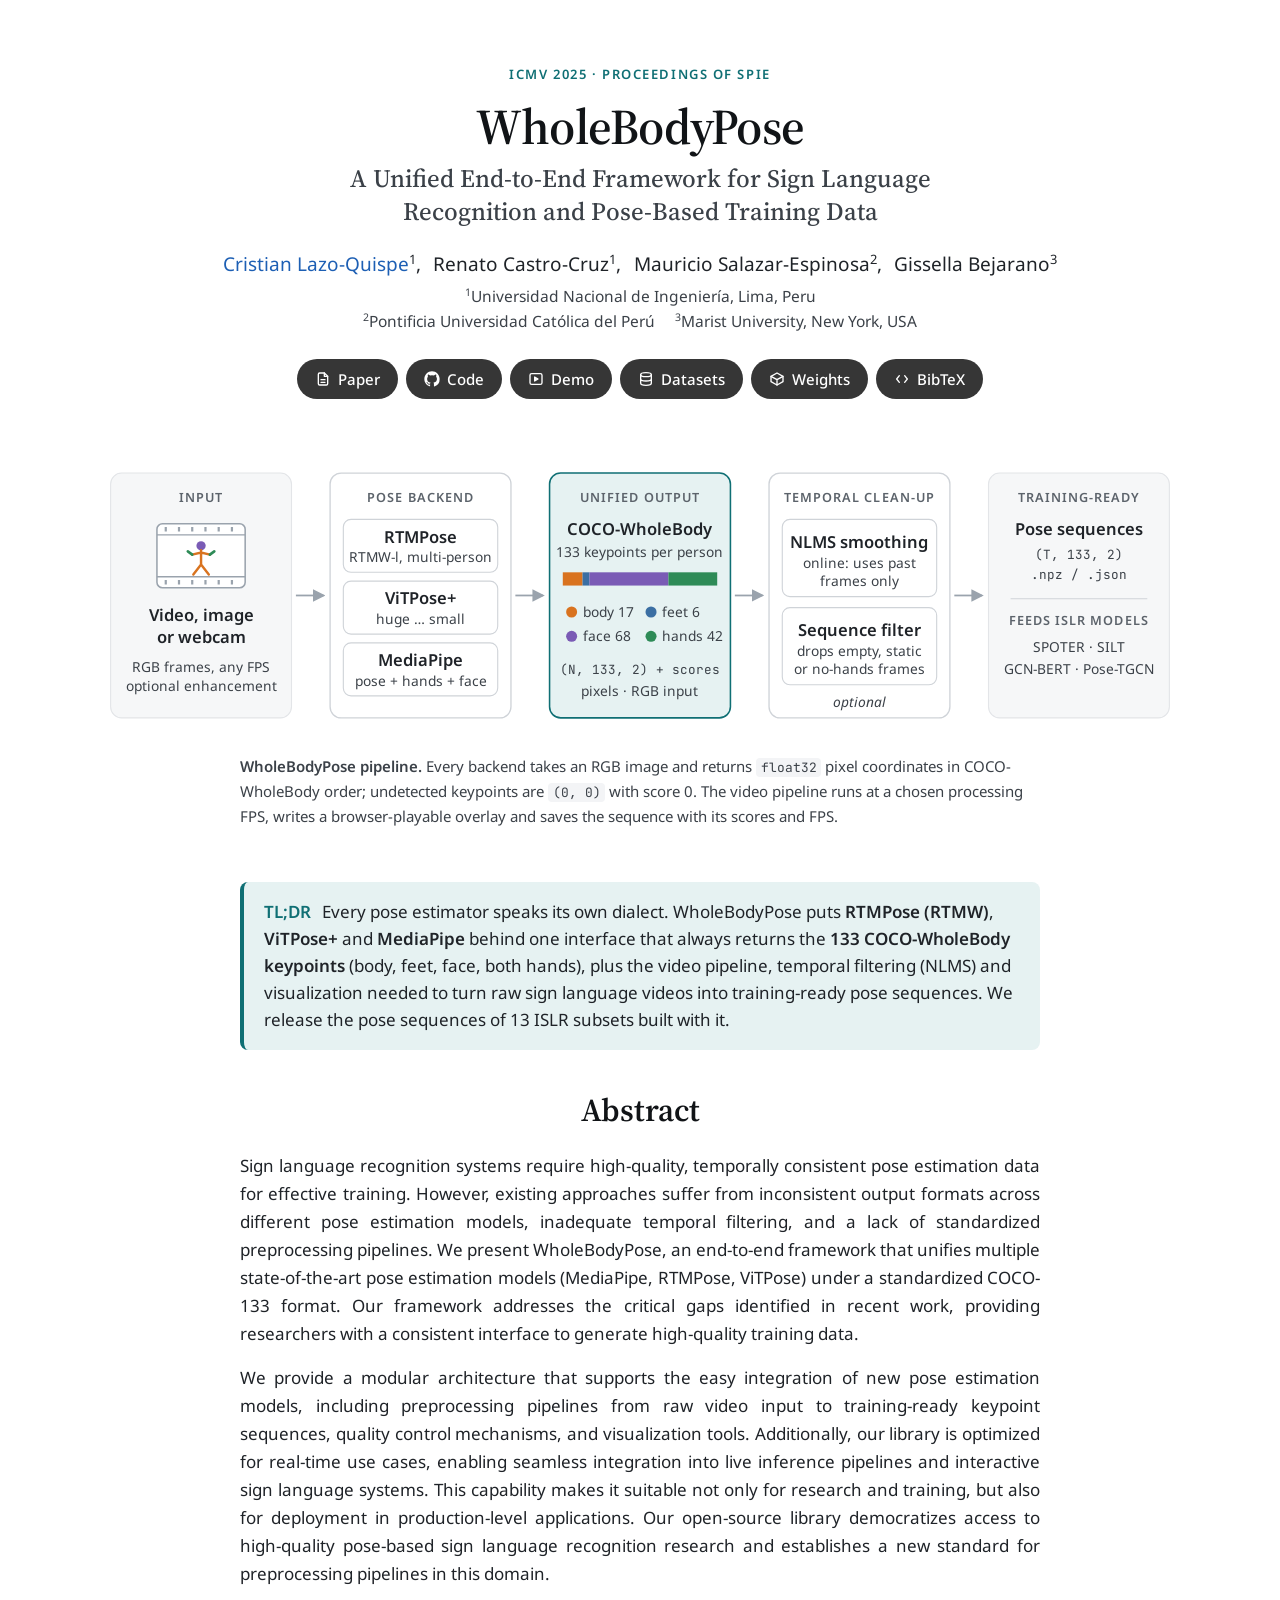
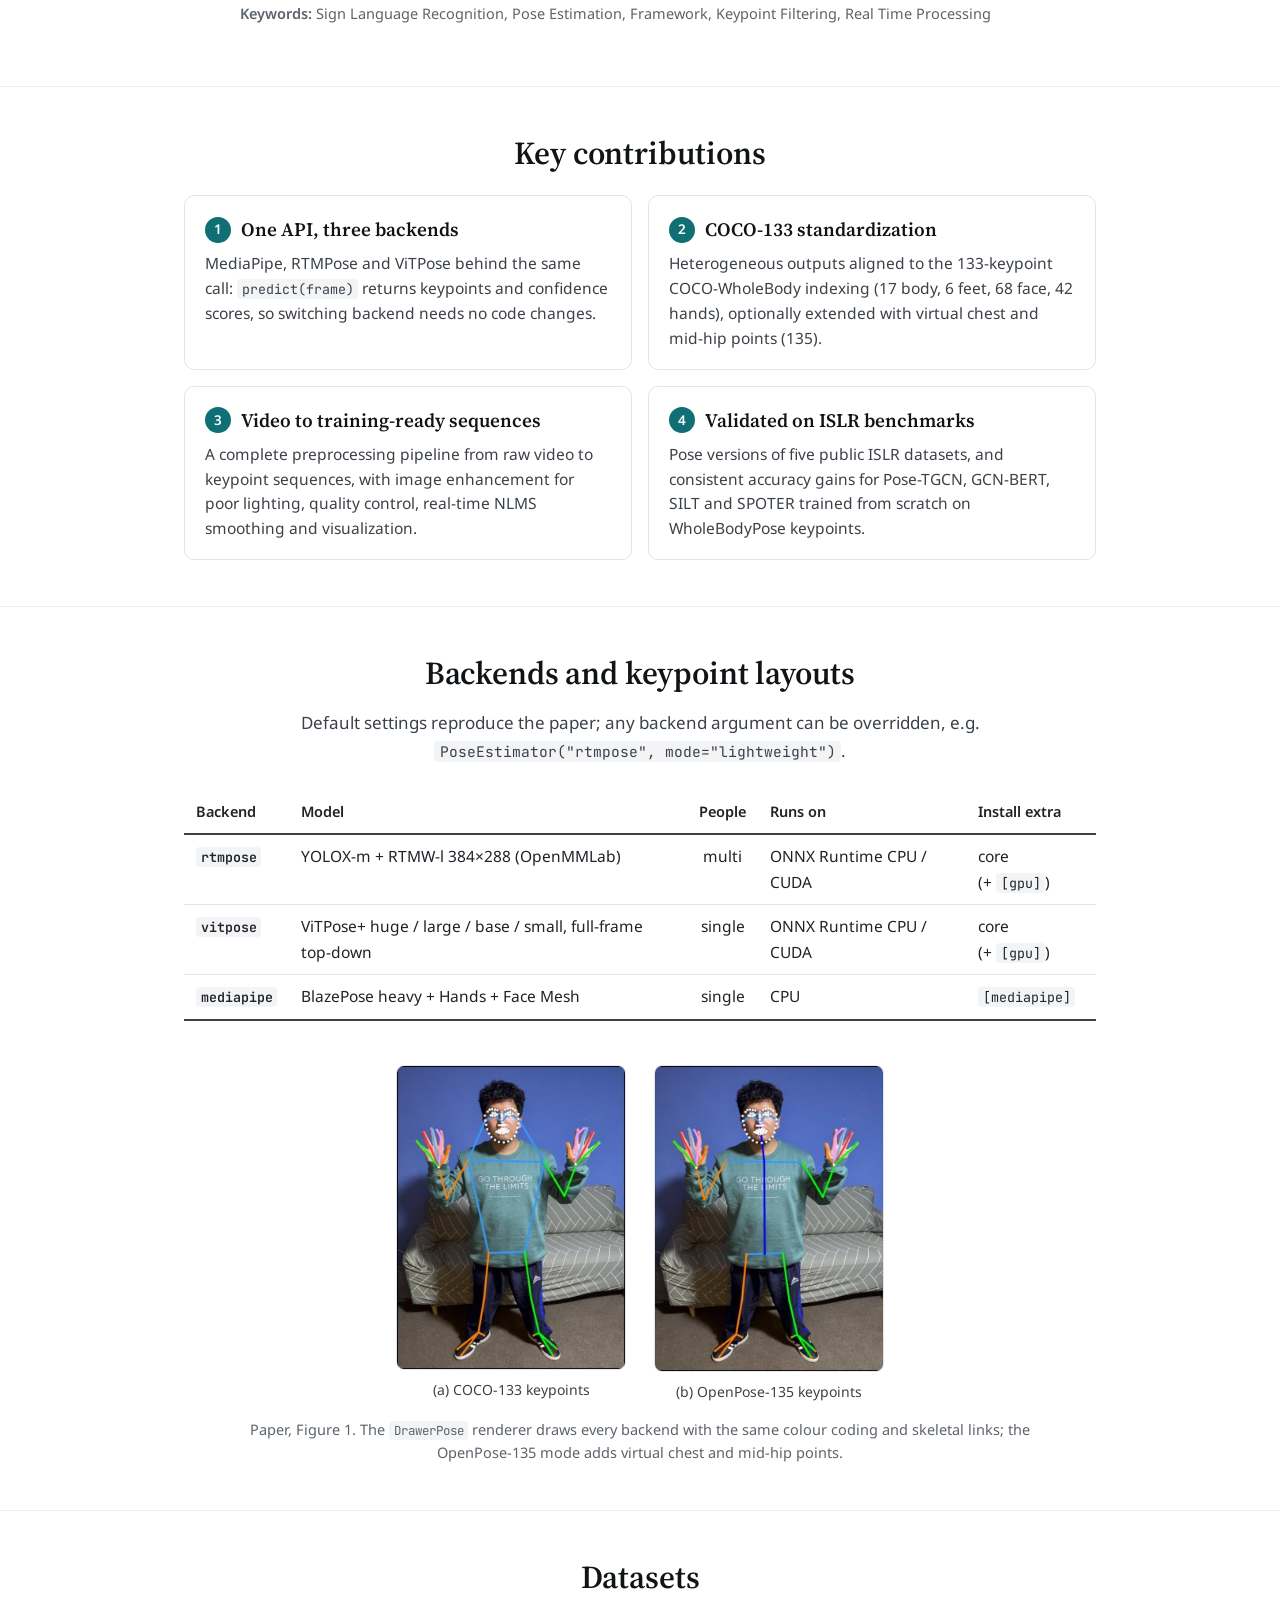
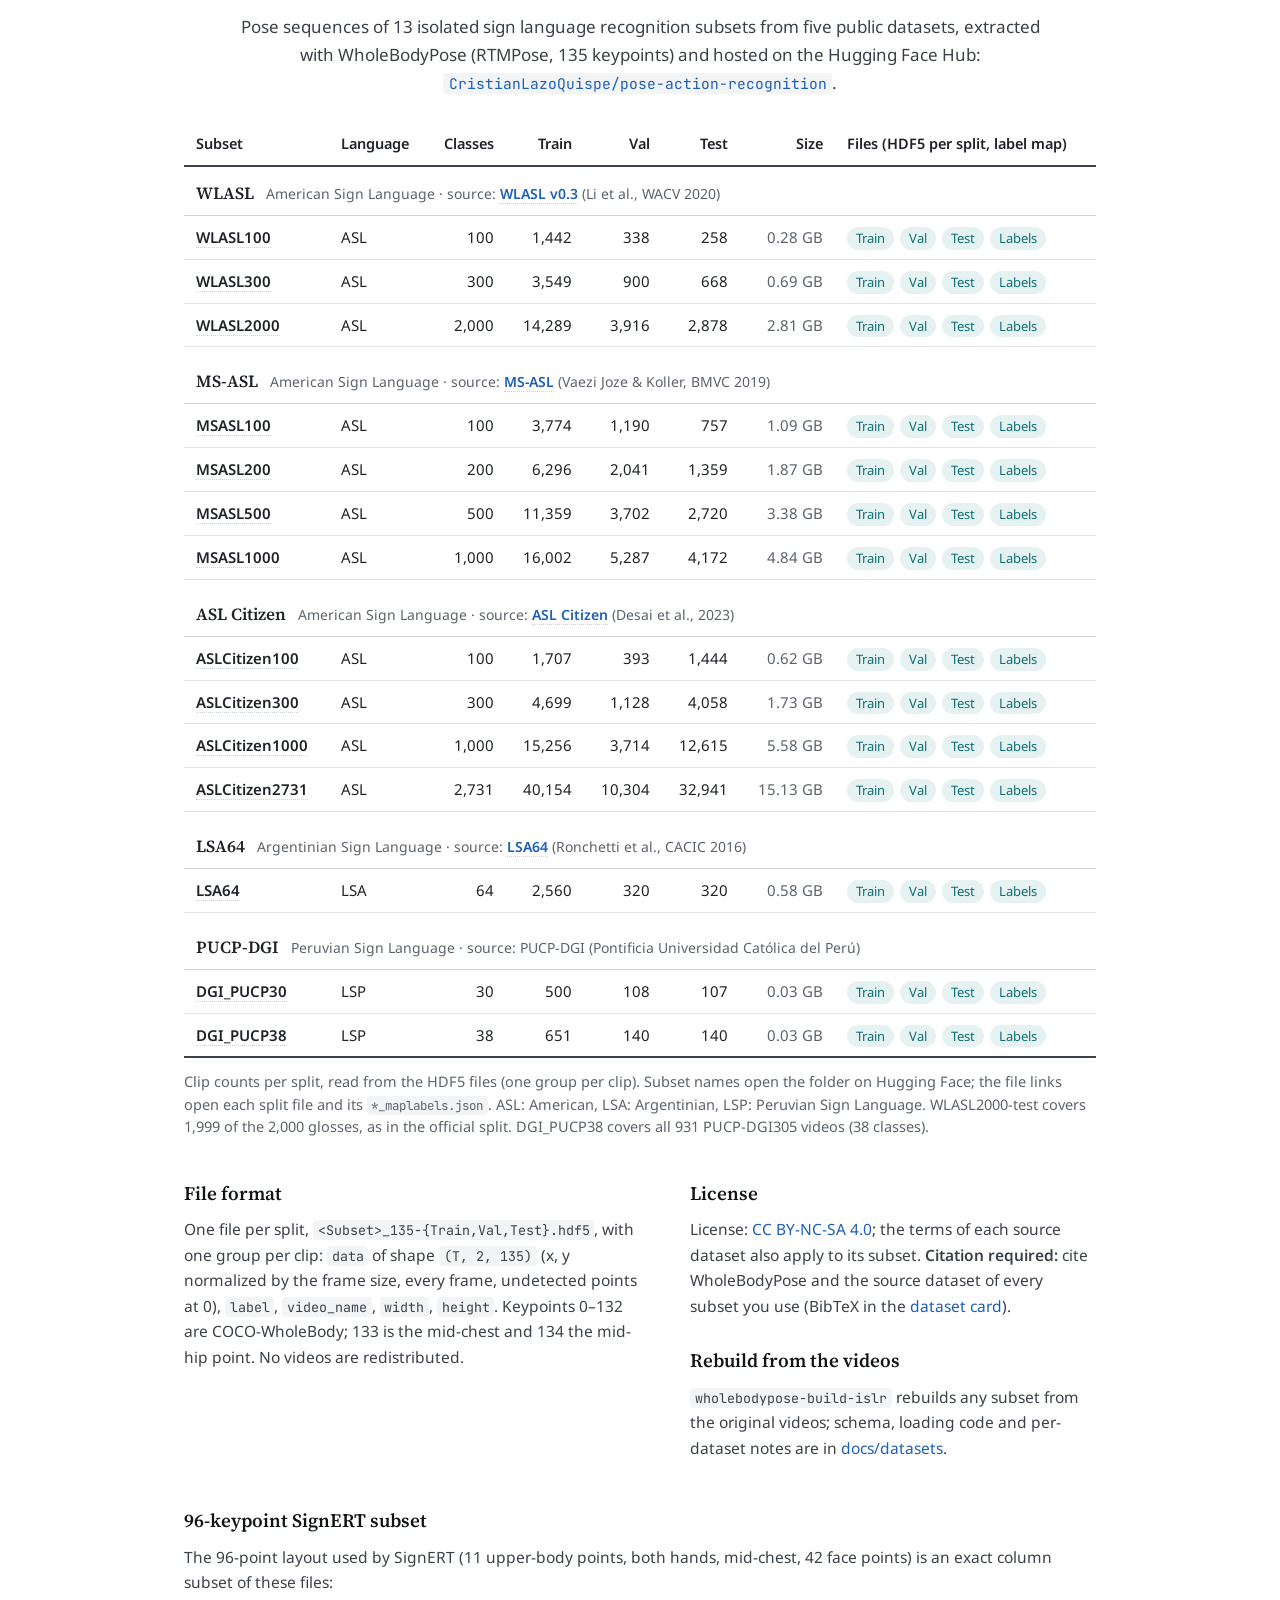
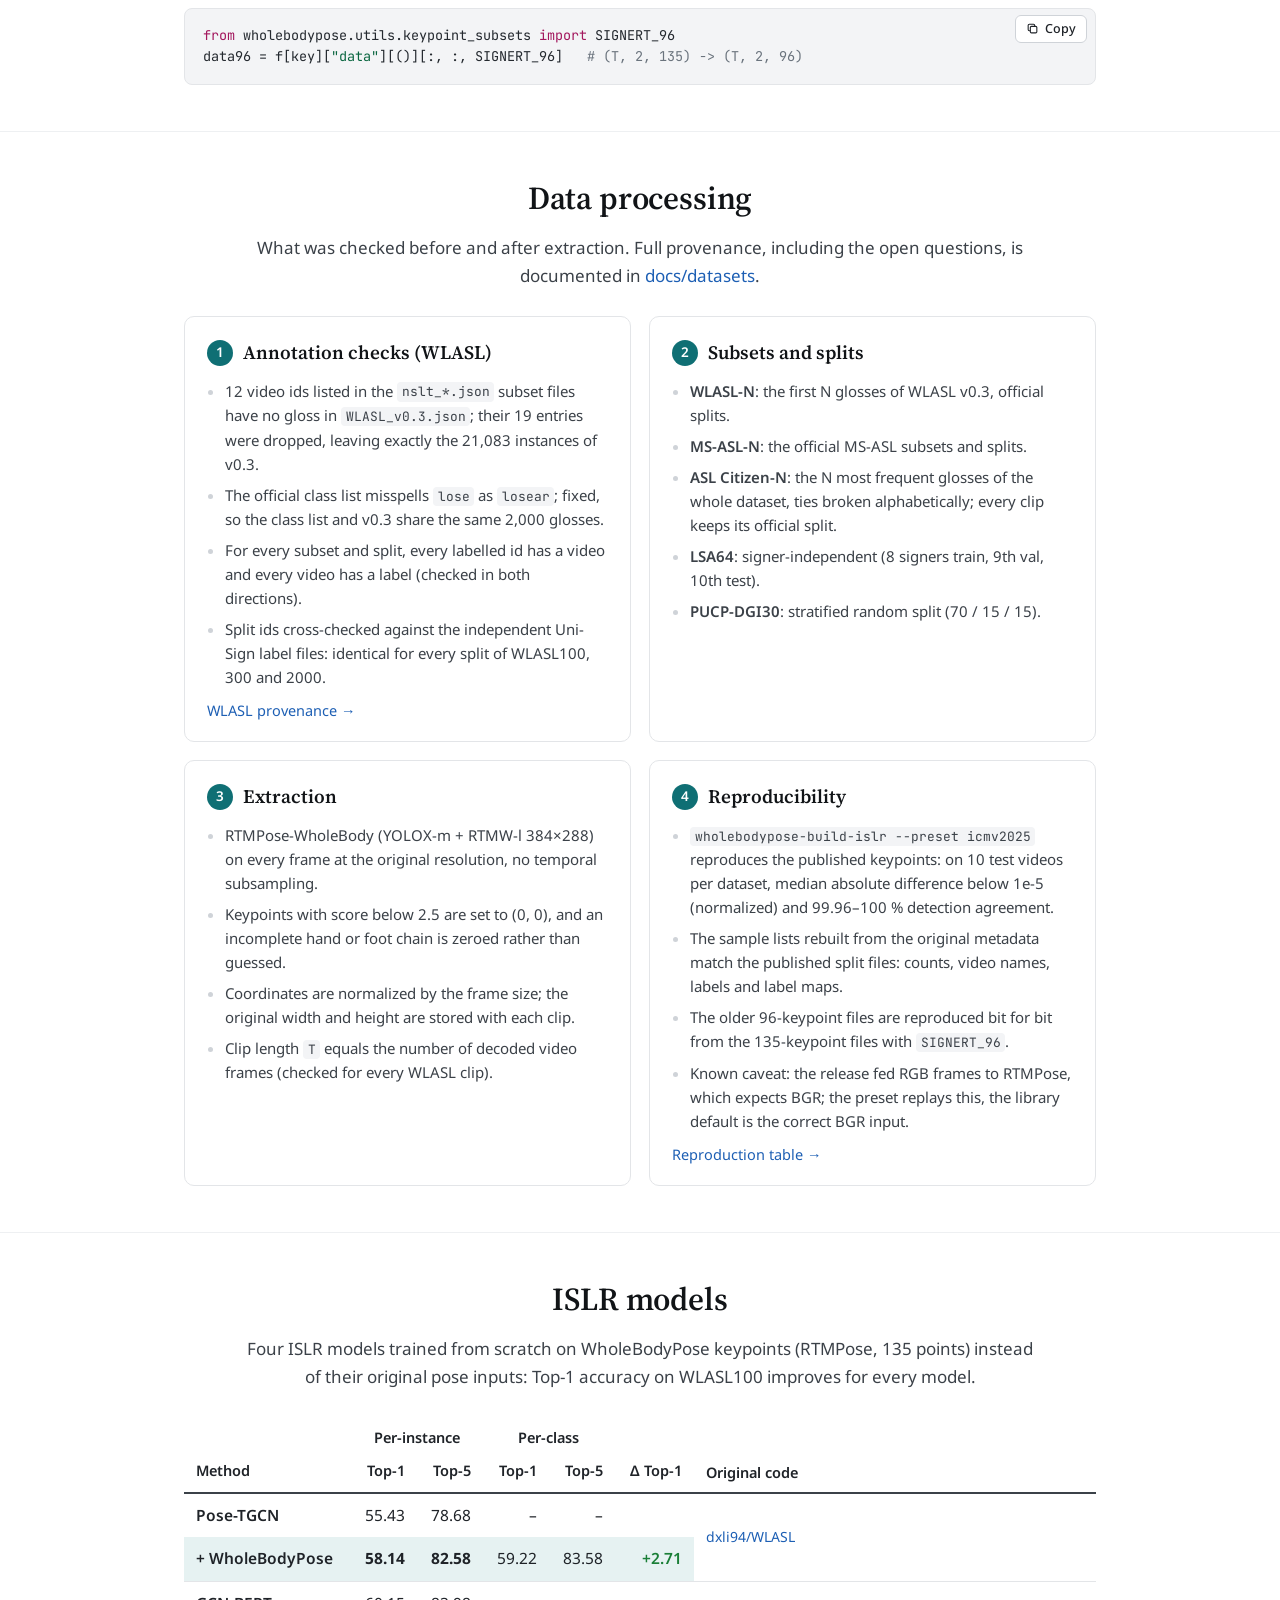
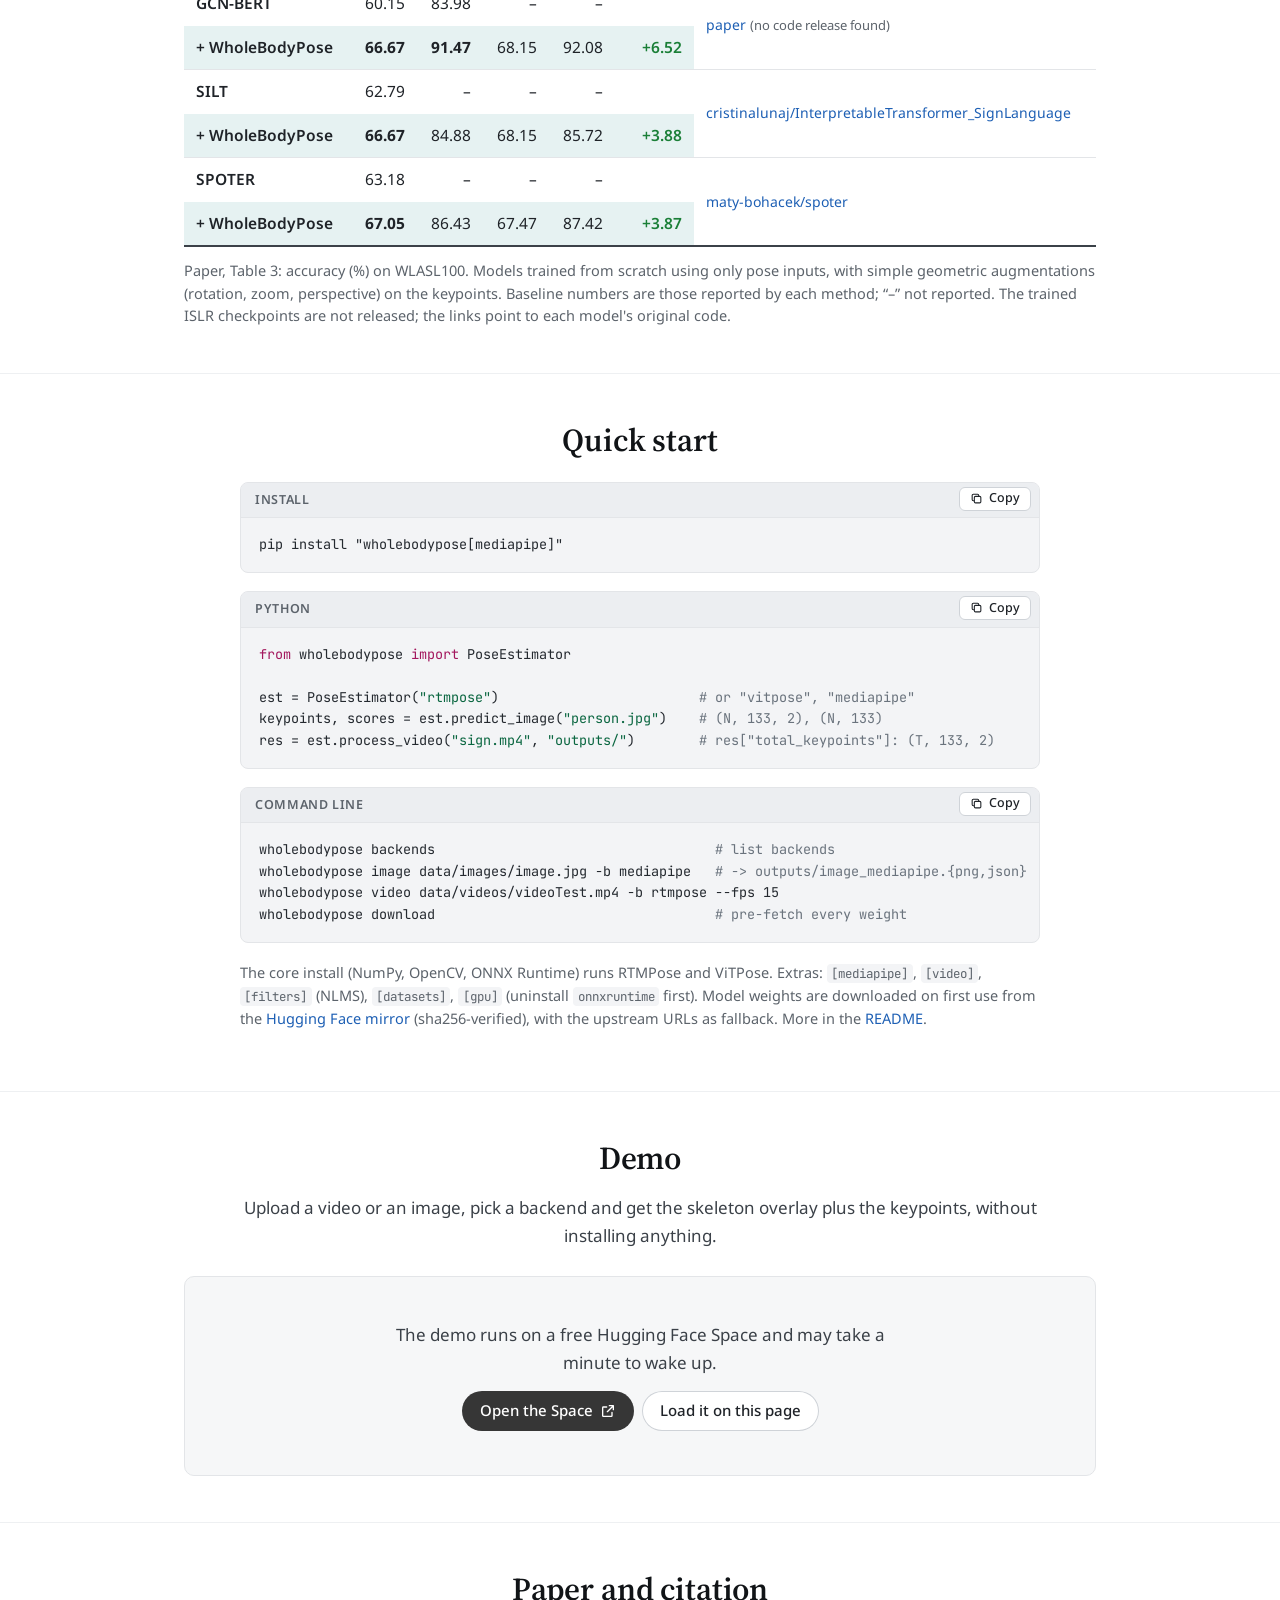
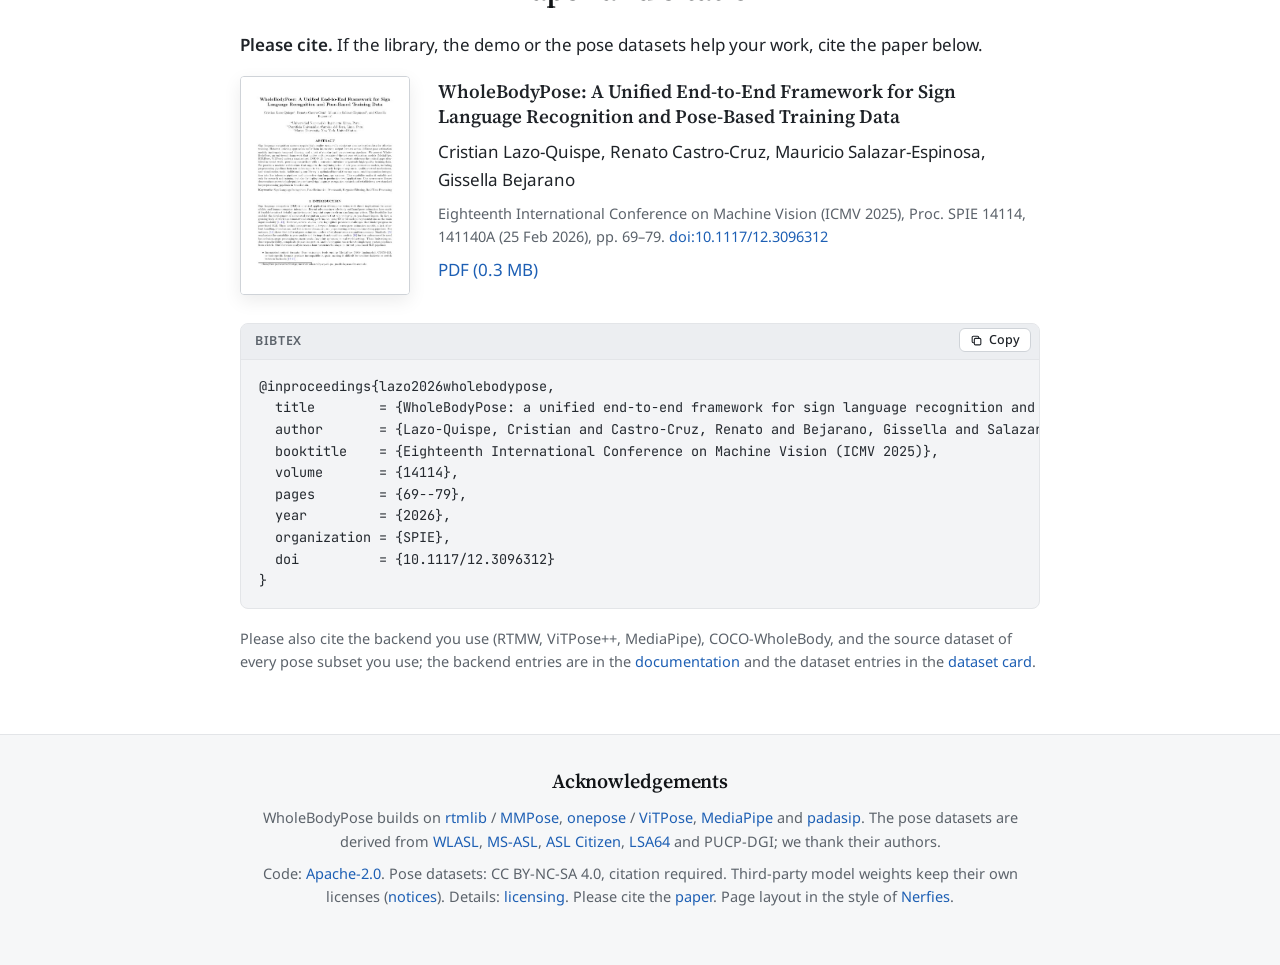
==== commit 4e2cb391: "Release 2.0.1: PyPI-ready README and install docs README rewritten for the PyPI page (absolute links" ====
--- a/website/index.html
+++ b/website/index.html
@@ -393,14 +393,14 @@
   <meta property="og:title" content="WholeBodyPose: A Unified End-to-End Framework for Sign Language Recognition and Pose-Based Training Data">
   <meta property="og:description" content="RTMPose, ViTPose+ and MediaPipe behind one API that returns 133 COCO-WholeBody keypoints, plus the video pipeline and NLMS filtering for training-ready pose sequences. ICMV 2025 (SPIE).">
   <meta property="og:url" content="https://cristianlazoquispe.github.io/WholebodyPoseEstimation/">
-  <meta property="og:image" content="https://cristianlazoquispe.github.io/WholebodyPoseEstimation/static/images/og.png?v=2">
+  <meta property="og:image" content="https://cristianlazoquispe.github.io/WholebodyPoseEstimation/static/images/og.png">
   <meta property="og:image:width" content="1200">
   <meta property="og:image:height" content="630">
-  <meta property="og:image:alt" content="WholeBodyPose: stick-figure skeleton with face and hand keypoints.">
+  <meta property="og:image:alt" content="WholeBodyPose title card next to the COCO-133 and OpenPose-135 keypoint layouts from the paper.">
   <meta name="twitter:card" content="summary_large_image">
   <meta name="twitter:title" content="WholeBodyPose (ICMV 2025)">
   <meta name="twitter:description" content="One API, three pose backends, 133 COCO-WholeBody keypoints: training-ready pose sequences for sign language recognition.">
-  <meta name="twitter:image" content="https://cristianlazoquispe.github.io/WholebodyPoseEstimation/static/images/og.png?v=2">
+  <meta name="twitter:image" content="https://cristianlazoquispe.github.io/WholebodyPoseEstimation/static/images/og.png">
 
   <script>document.documentElement.classList.remove('no-js');</script>
   <link rel="preconnect" href="https://fonts.googleapis.com">
@@ -827,7 +827,7 @@
     <div class="code has-lbl">
       <span class="lbl">Install</span>
       <button class="copy-btn" type="button" data-copy="code-install" hidden><svg aria-hidden="true"><use href="#i-copy"/></svg><span>Copy</span></button>
-      <pre class="wrap"><code id="code-install">pip install "wholebodypose[mediapipe] @ git+https://github.com/CristianLazoQuispe/WholebodyPoseEstimation.git"</code></pre>
+      <pre class="wrap"><code id="code-install">pip install "wholebodypose[mediapipe]"</code></pre>
     </div>
     <div class="code has-lbl">
       <span class="lbl">Python</span>
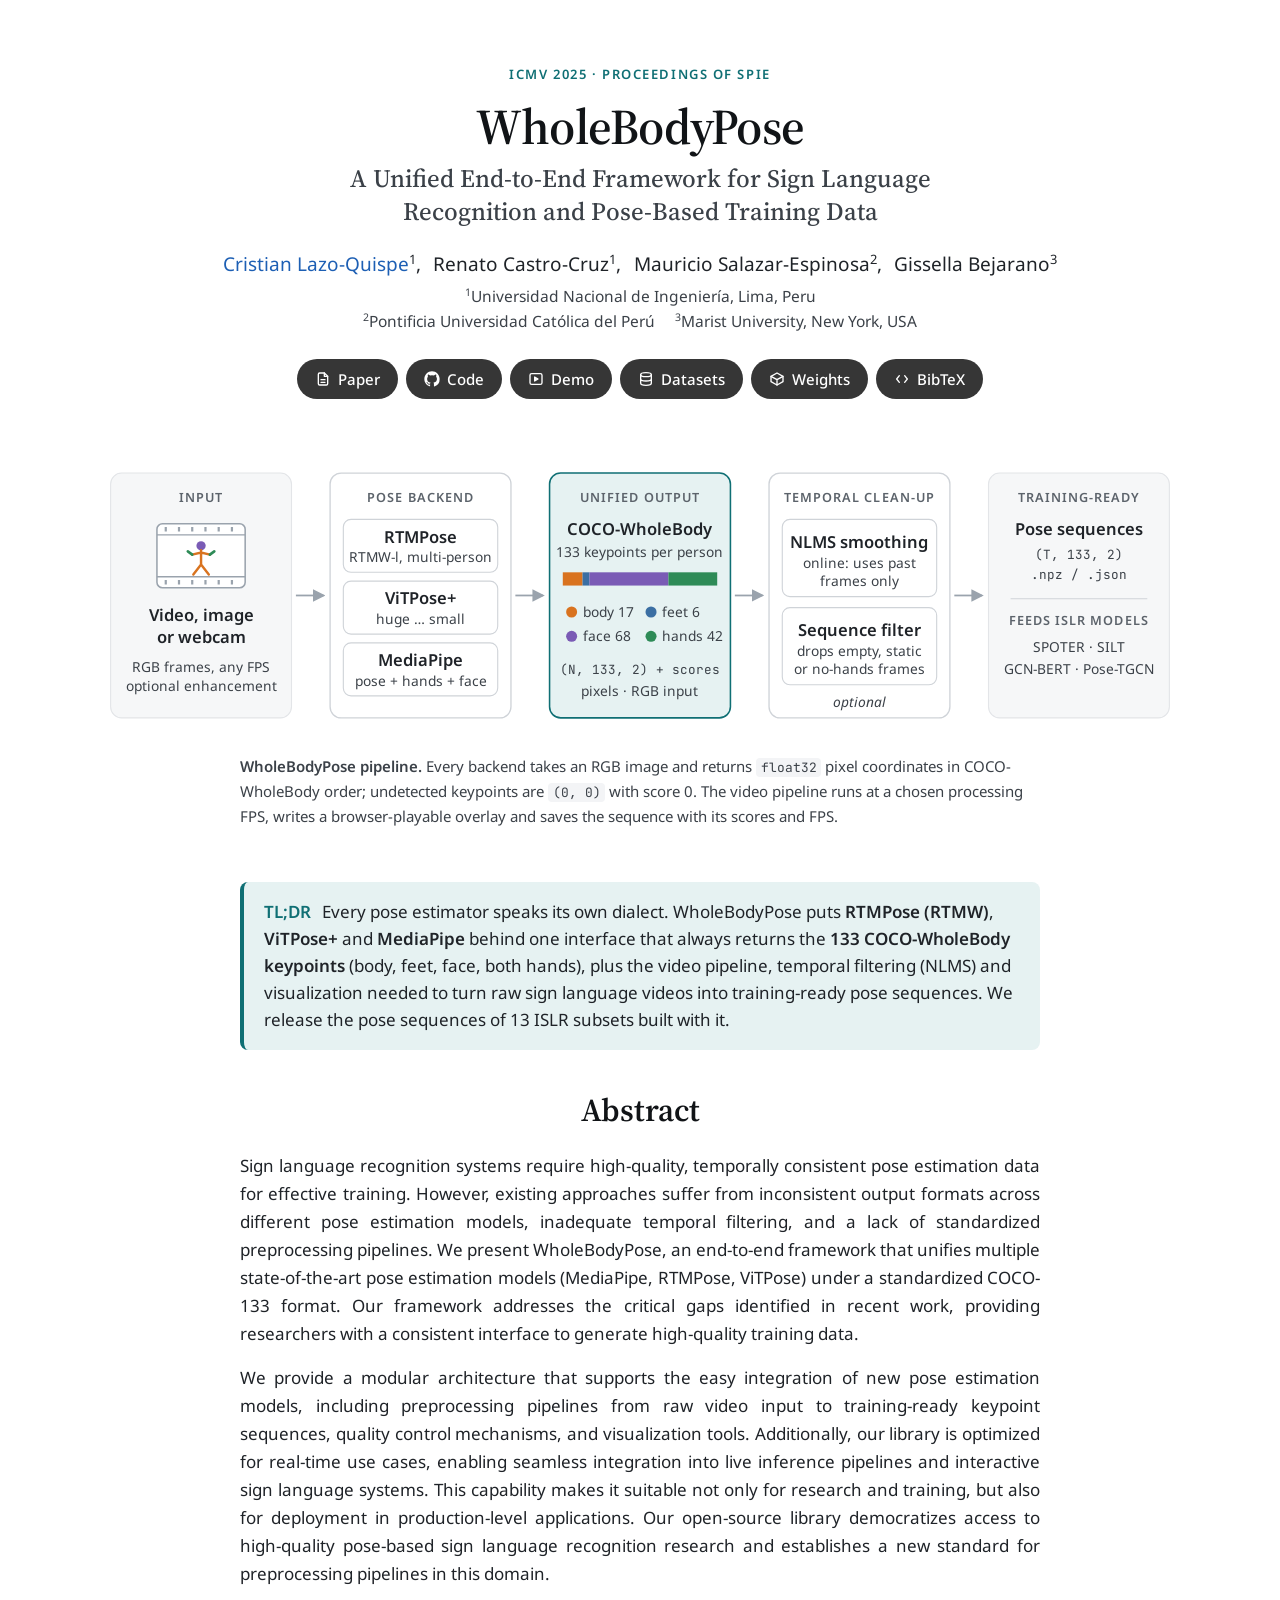
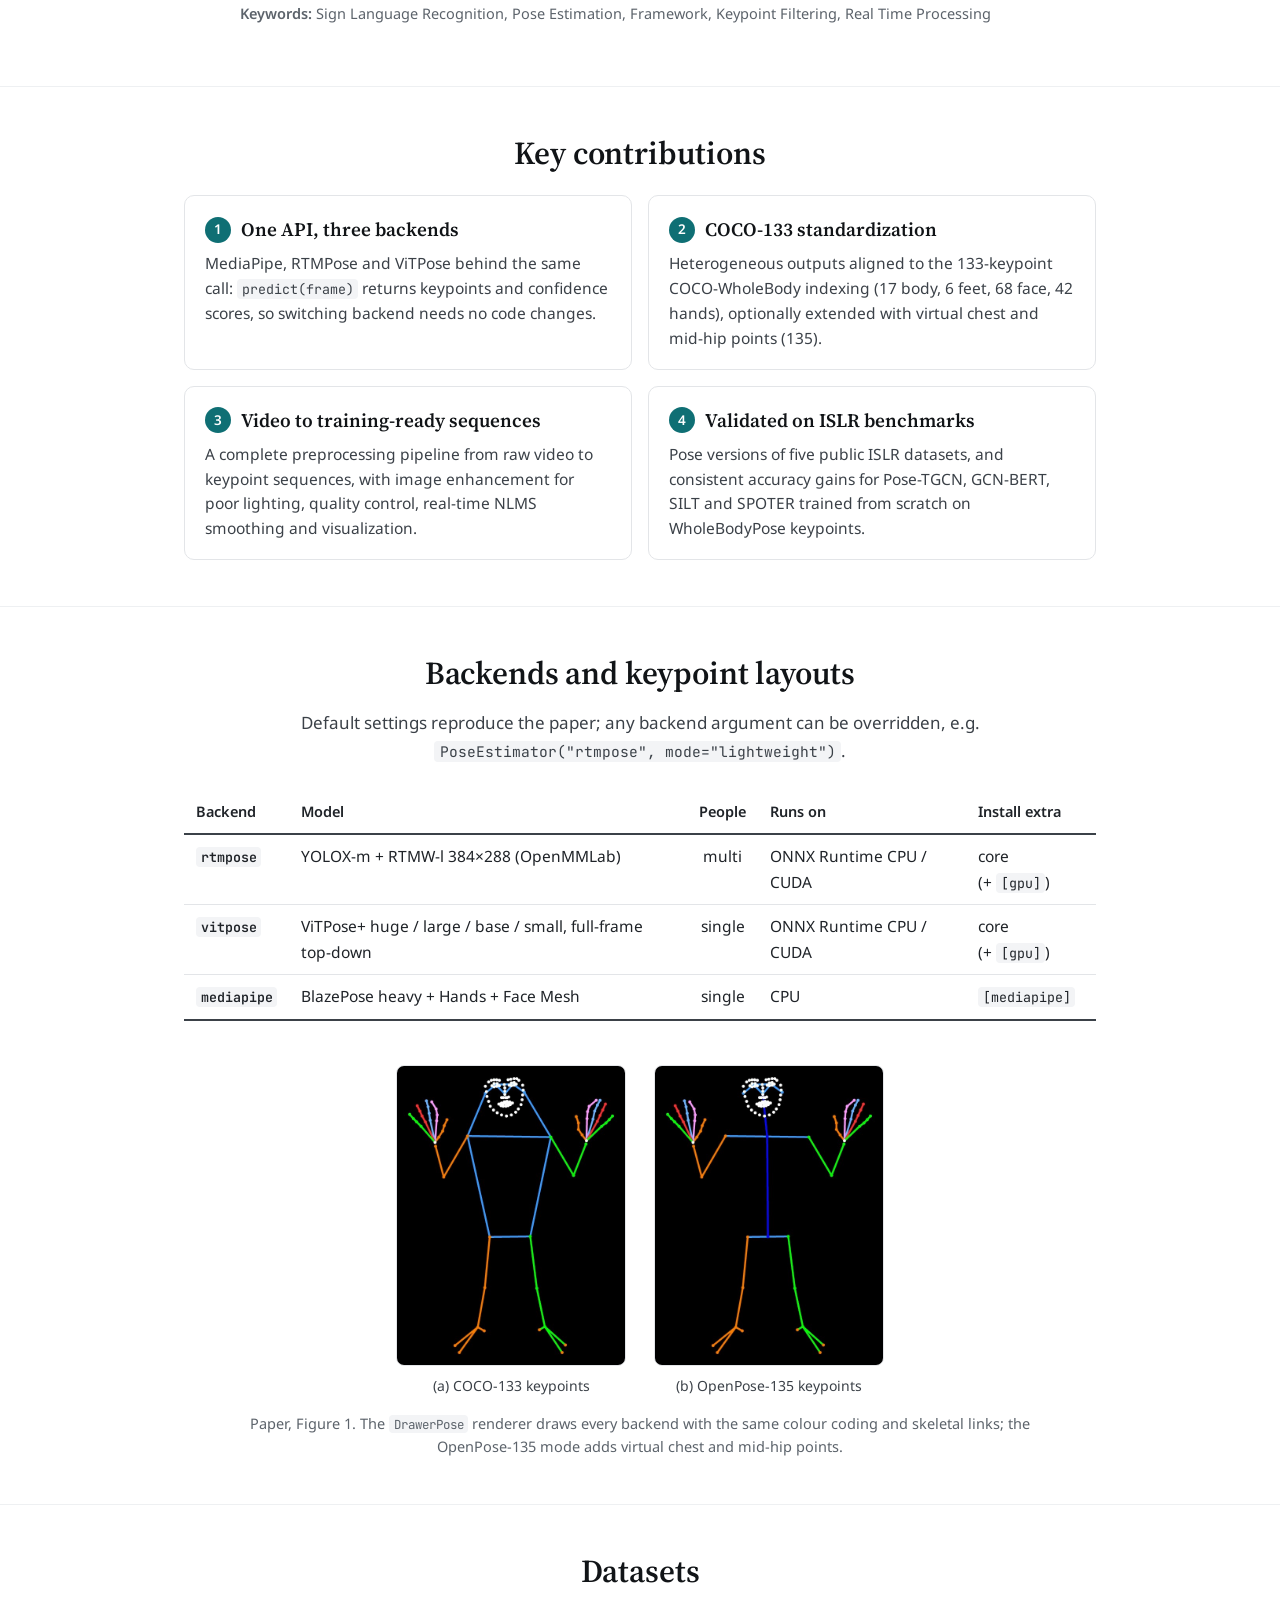
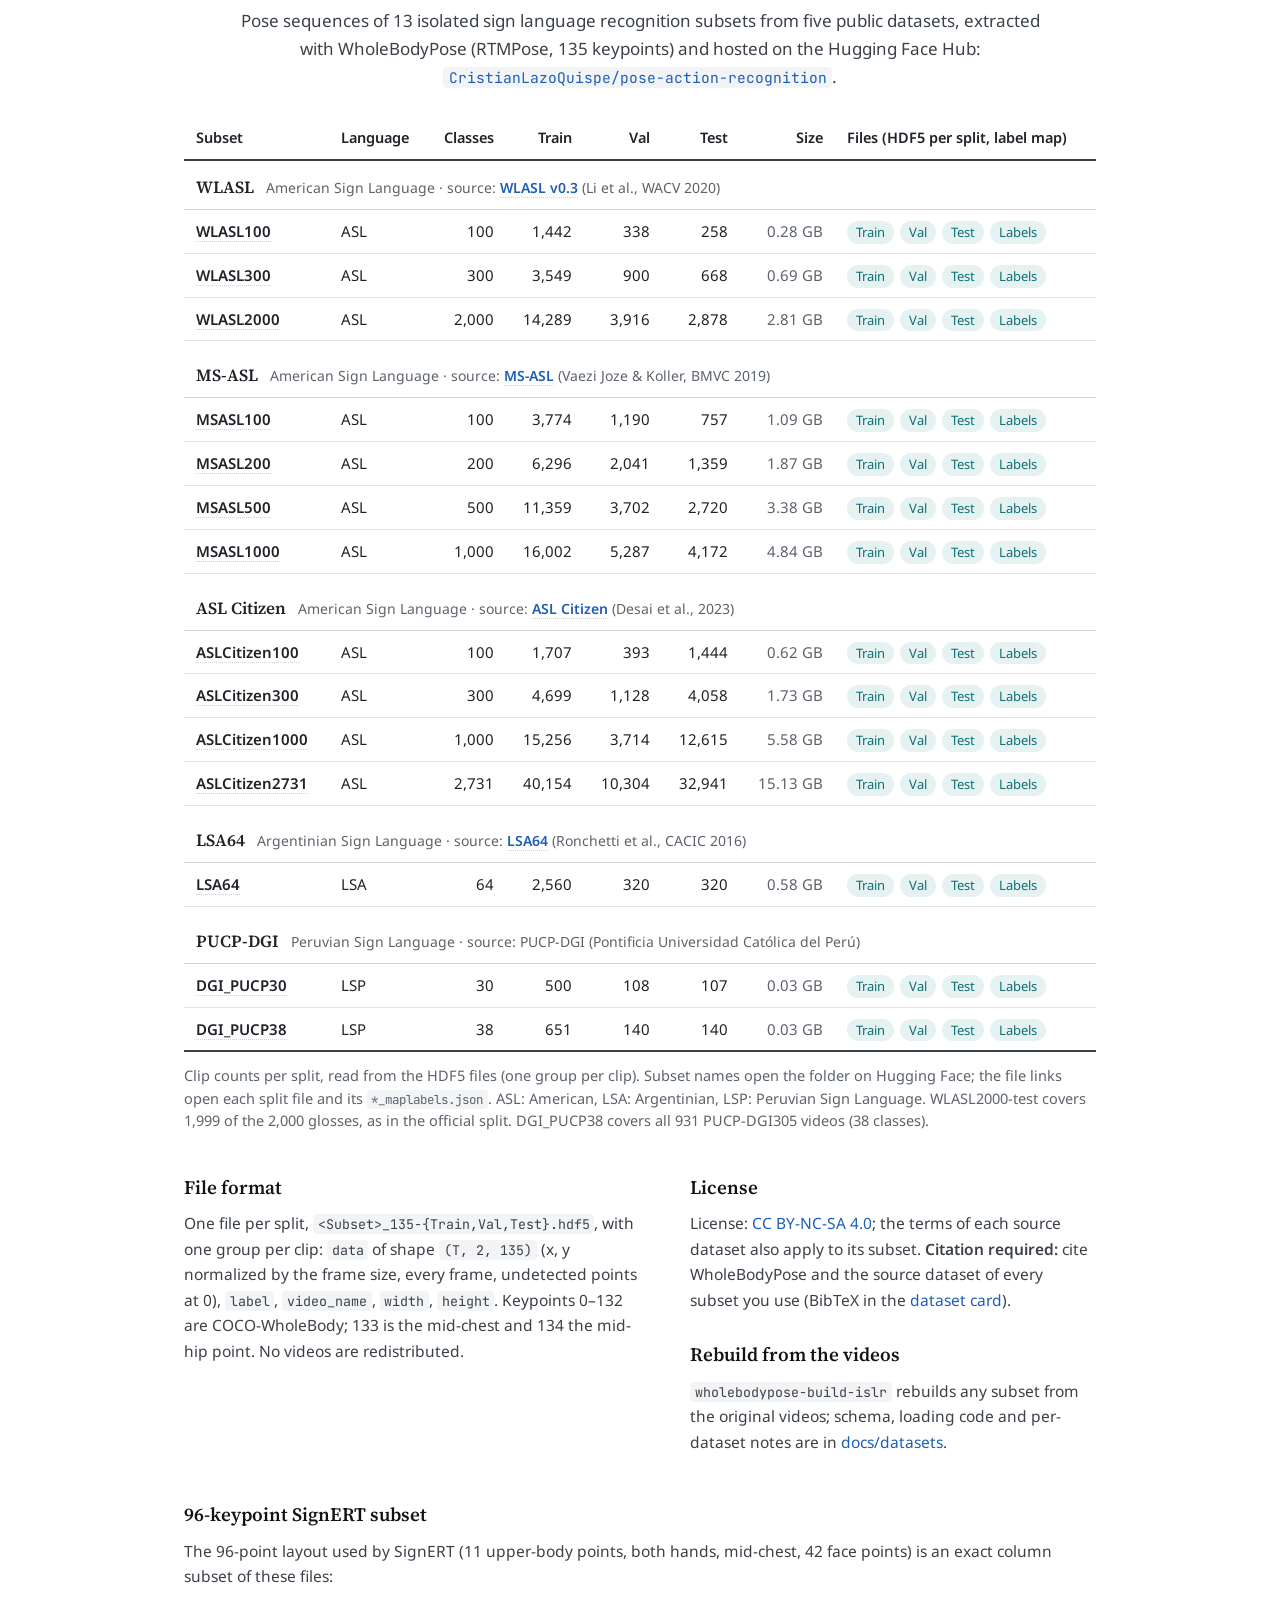
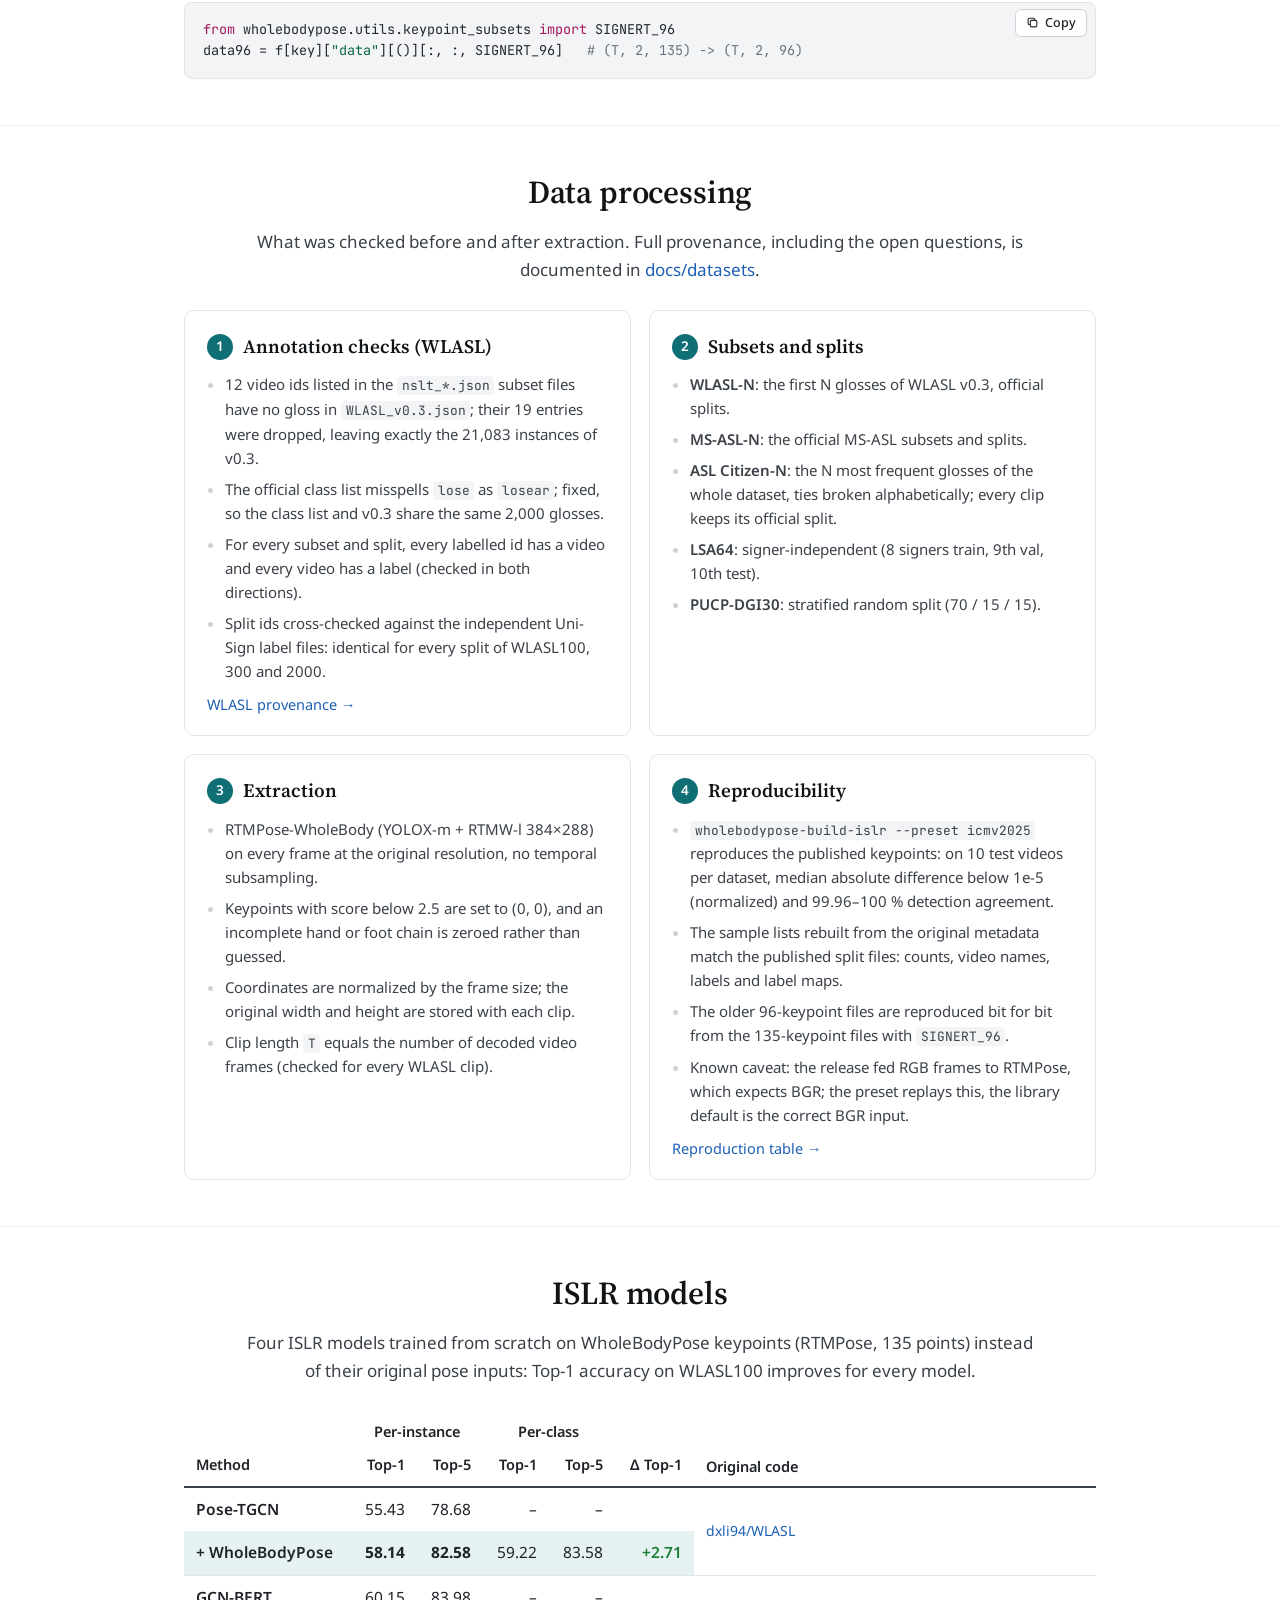
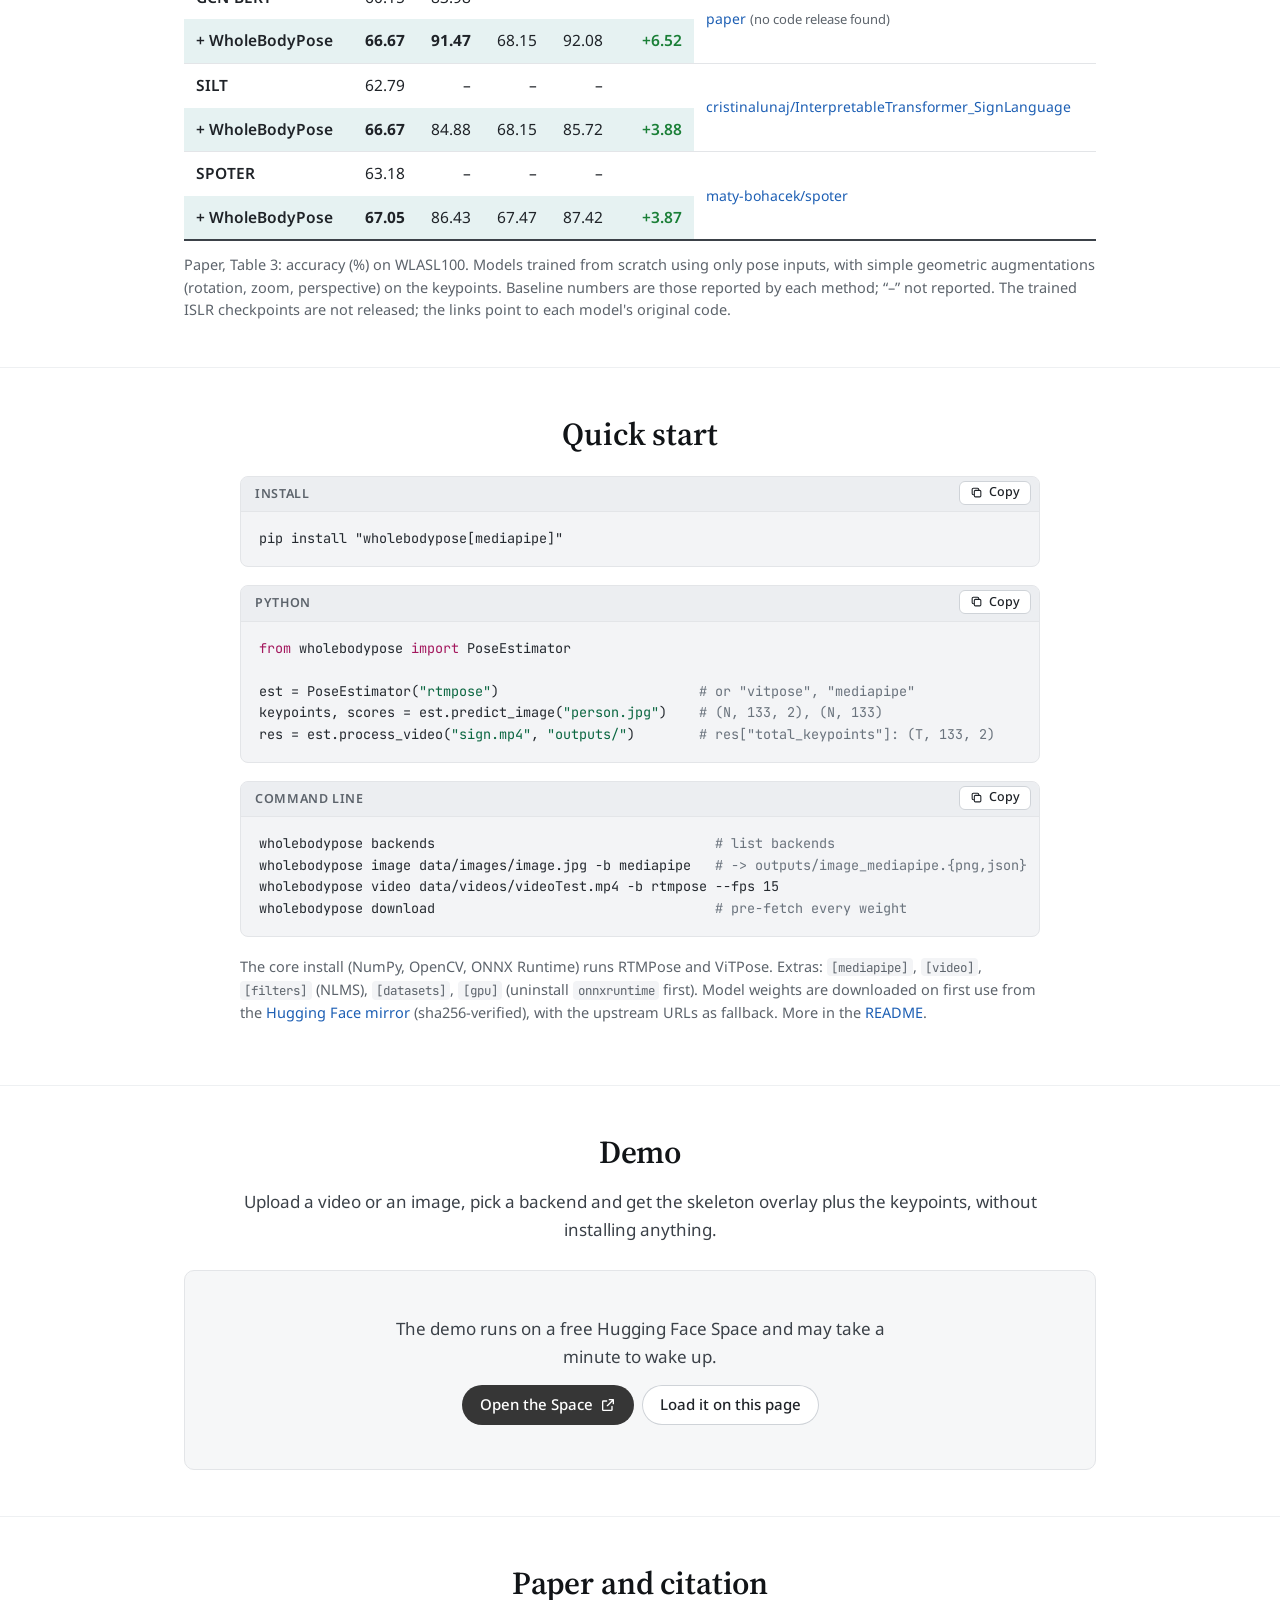
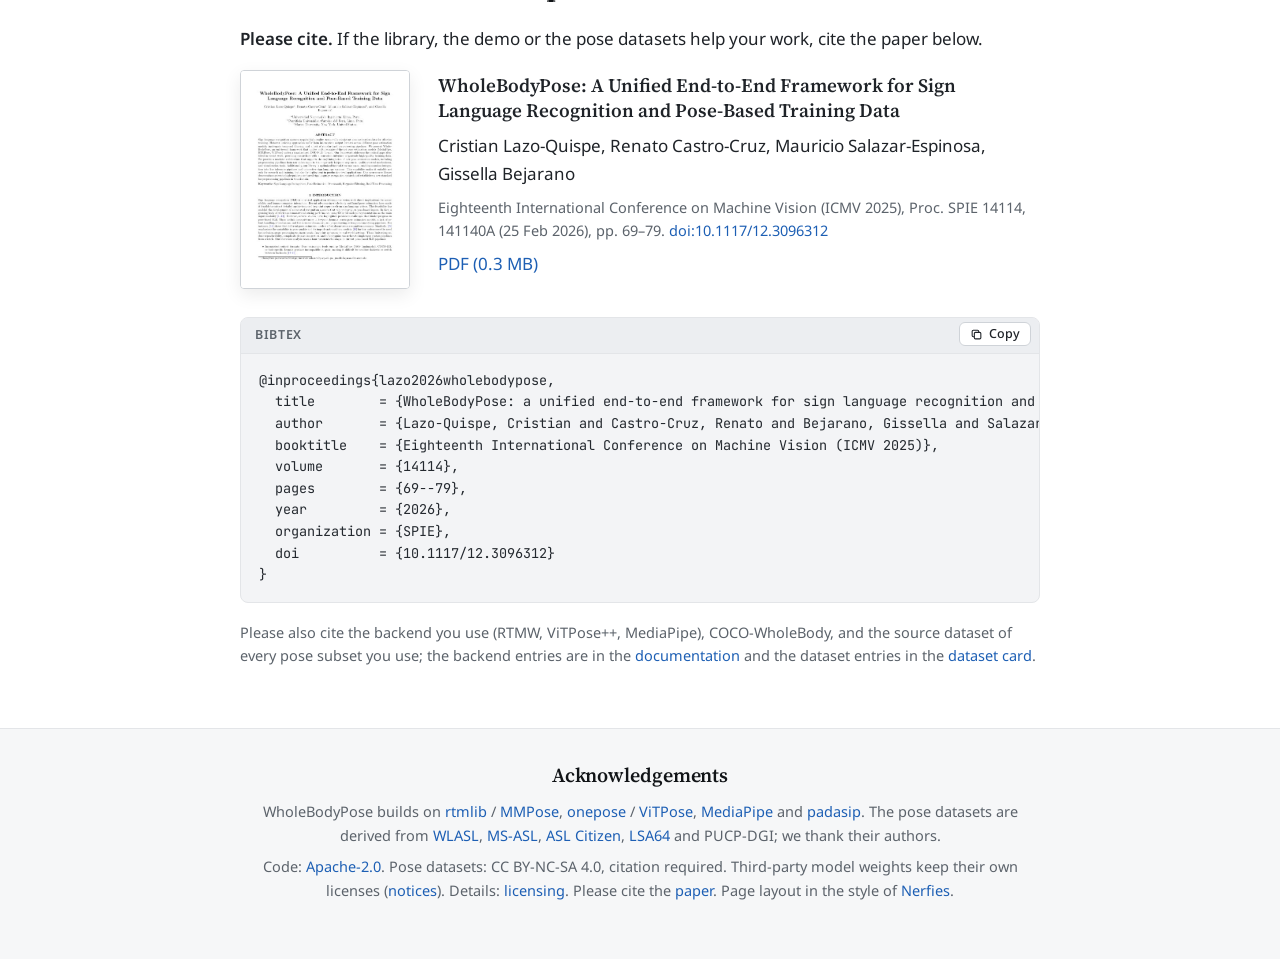
==== commit f28592fb: "Merge pull request #39 from CristianLazoQuispe/website/kpts-skeleton-only Skeleton-only keypoint lay" ====
--- a/website/index.html
+++ b/website/index.html
@@ -393,14 +393,14 @@
   <meta property="og:title" content="WholeBodyPose: A Unified End-to-End Framework for Sign Language Recognition and Pose-Based Training Data">
   <meta property="og:description" content="RTMPose, ViTPose+ and MediaPipe behind one API that returns 133 COCO-WholeBody keypoints, plus the video pipeline and NLMS filtering for training-ready pose sequences. ICMV 2025 (SPIE).">
   <meta property="og:url" content="https://cristianlazoquispe.github.io/WholebodyPoseEstimation/">
-  <meta property="og:image" content="https://cristianlazoquispe.github.io/WholebodyPoseEstimation/static/images/og.png">
+  <meta property="og:image" content="https://cristianlazoquispe.github.io/WholebodyPoseEstimation/static/images/og.png?v=2">
   <meta property="og:image:width" content="1200">
   <meta property="og:image:height" content="630">
-  <meta property="og:image:alt" content="WholeBodyPose title card next to the COCO-133 and OpenPose-135 keypoint layouts from the paper.">
+  <meta property="og:image:alt" content="WholeBodyPose: stick-figure skeleton with face and hand keypoints.">
   <meta name="twitter:card" content="summary_large_image">
   <meta name="twitter:title" content="WholeBodyPose (ICMV 2025)">
   <meta name="twitter:description" content="One API, three pose backends, 133 COCO-WholeBody keypoints: training-ready pose sequences for sign language recognition.">
-  <meta name="twitter:image" content="https://cristianlazoquispe.github.io/WholebodyPoseEstimation/static/images/og.png">
+  <meta name="twitter:image" content="https://cristianlazoquispe.github.io/WholebodyPoseEstimation/static/images/og.png?v=2">
 
   <script>document.documentElement.classList.remove('no-js');</script>
   <link rel="preconnect" href="https://fonts.googleapis.com">
@@ -654,11 +654,11 @@
 
     <div class="kp-row">
       <figure>
-        <img src="static/images/kpts_coco133.jpg" width="290" height="386" loading="lazy" alt="A person with the 133 COCO-WholeBody keypoints drawn: body, feet, face and both hands, colour-coded by part.">
+        <img src="static/images/kpts_coco133.jpg" width="290" height="381" loading="lazy" alt="The 133 COCO-WholeBody keypoints drawn as a skeleton: body, feet, face and both hands, colour-coded by part.">
         <figcaption>(a) COCO-133 keypoints</figcaption>
       </figure>
       <figure>
-        <img src="static/images/kpts_openpose135.jpg" width="288" height="386" loading="lazy" alt="The same person drawn in the OpenPose-style 135-keypoint layout, with virtual chest and mid-hip points added.">
+        <img src="static/images/kpts_openpose135.jpg" width="290" height="381" loading="lazy" alt="The same skeleton in the OpenPose-style 135-keypoint layout, with virtual chest and mid-hip points added.">
         <figcaption>(b) OpenPose-135 keypoints</figcaption>
       </figure>
     </div>
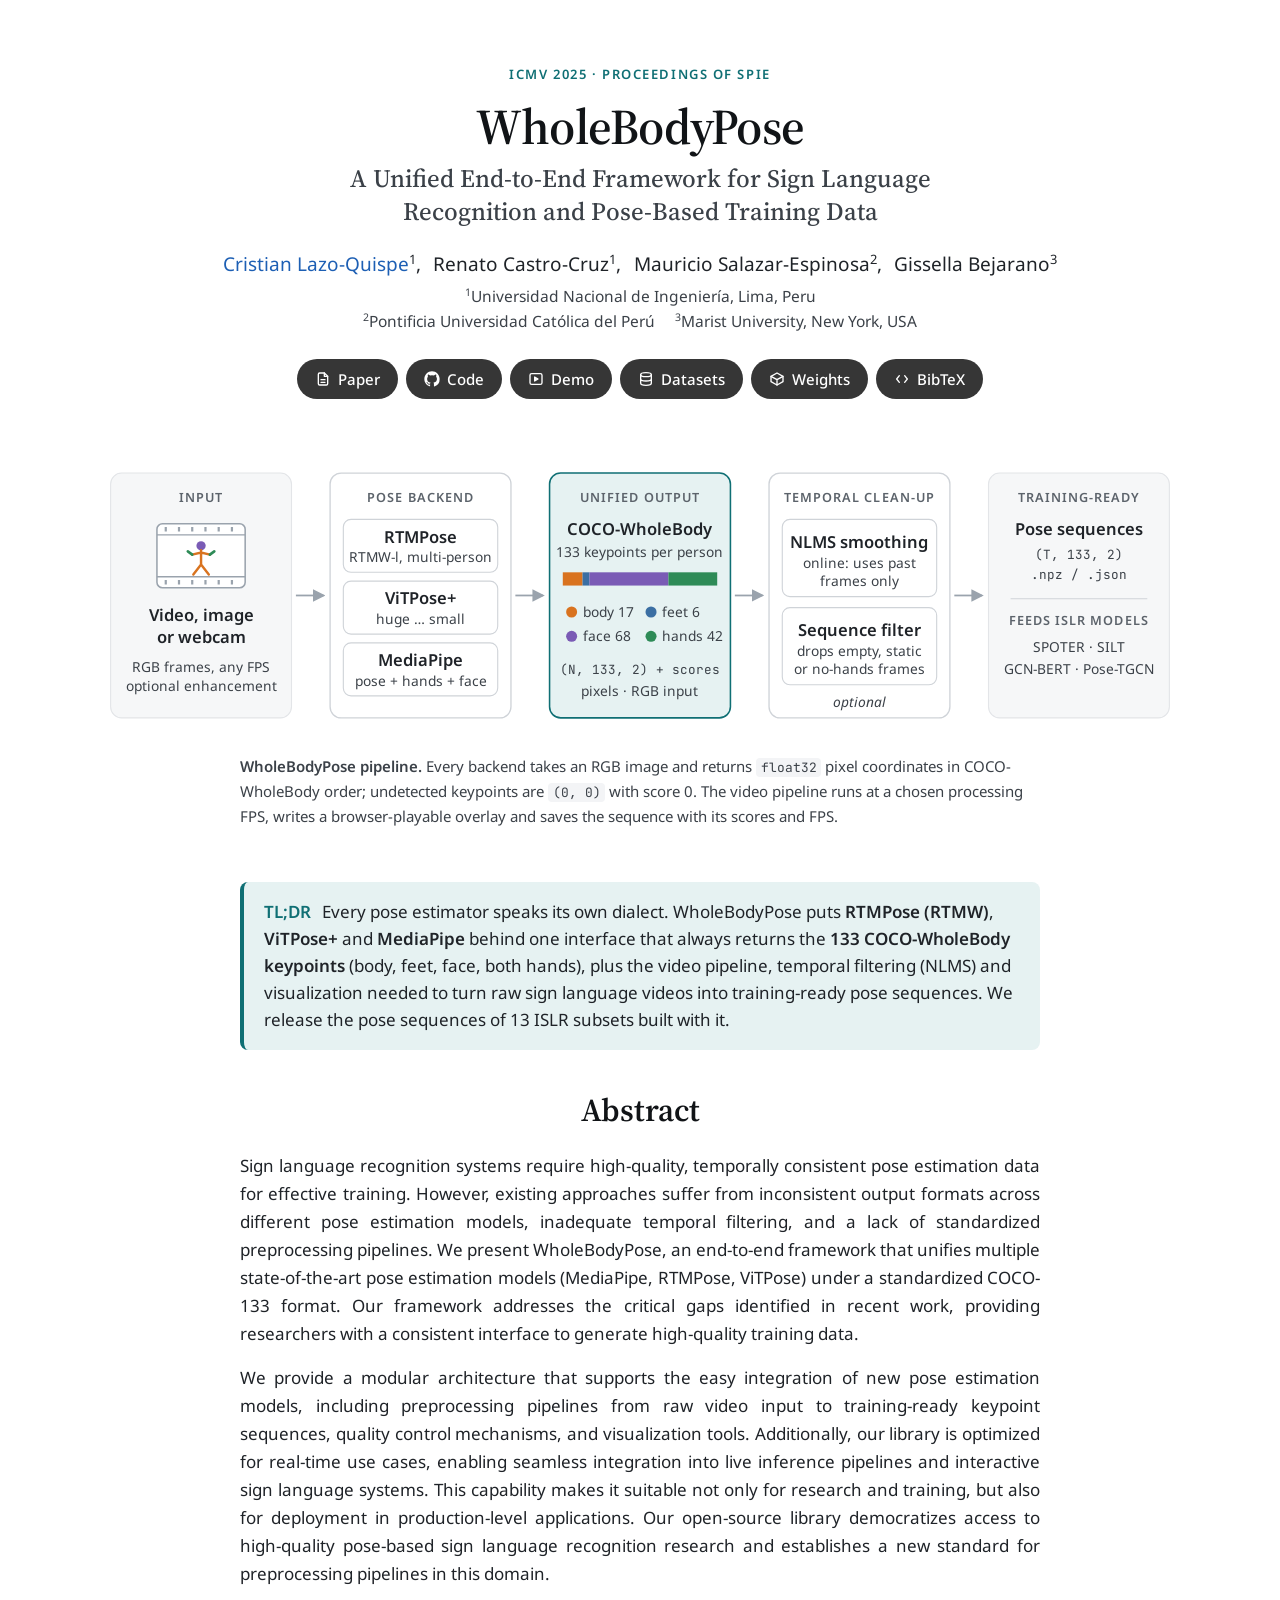
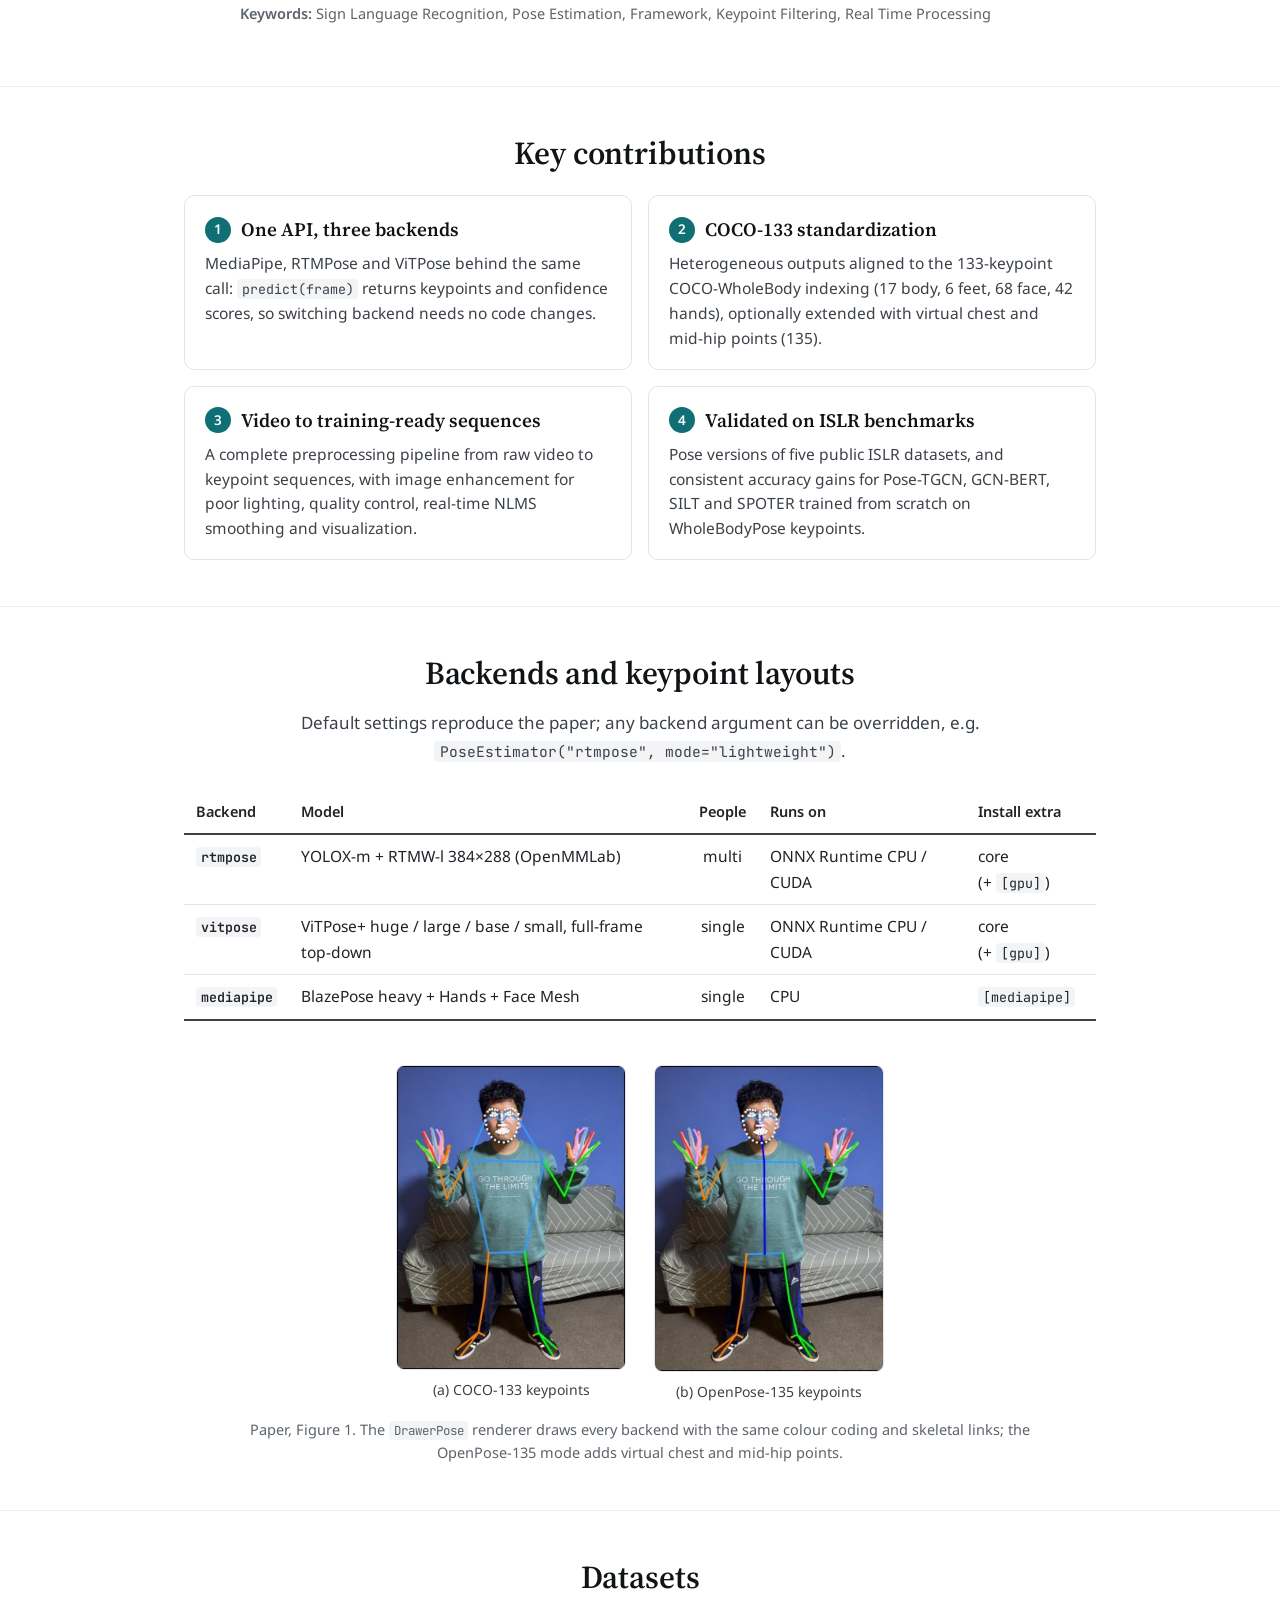
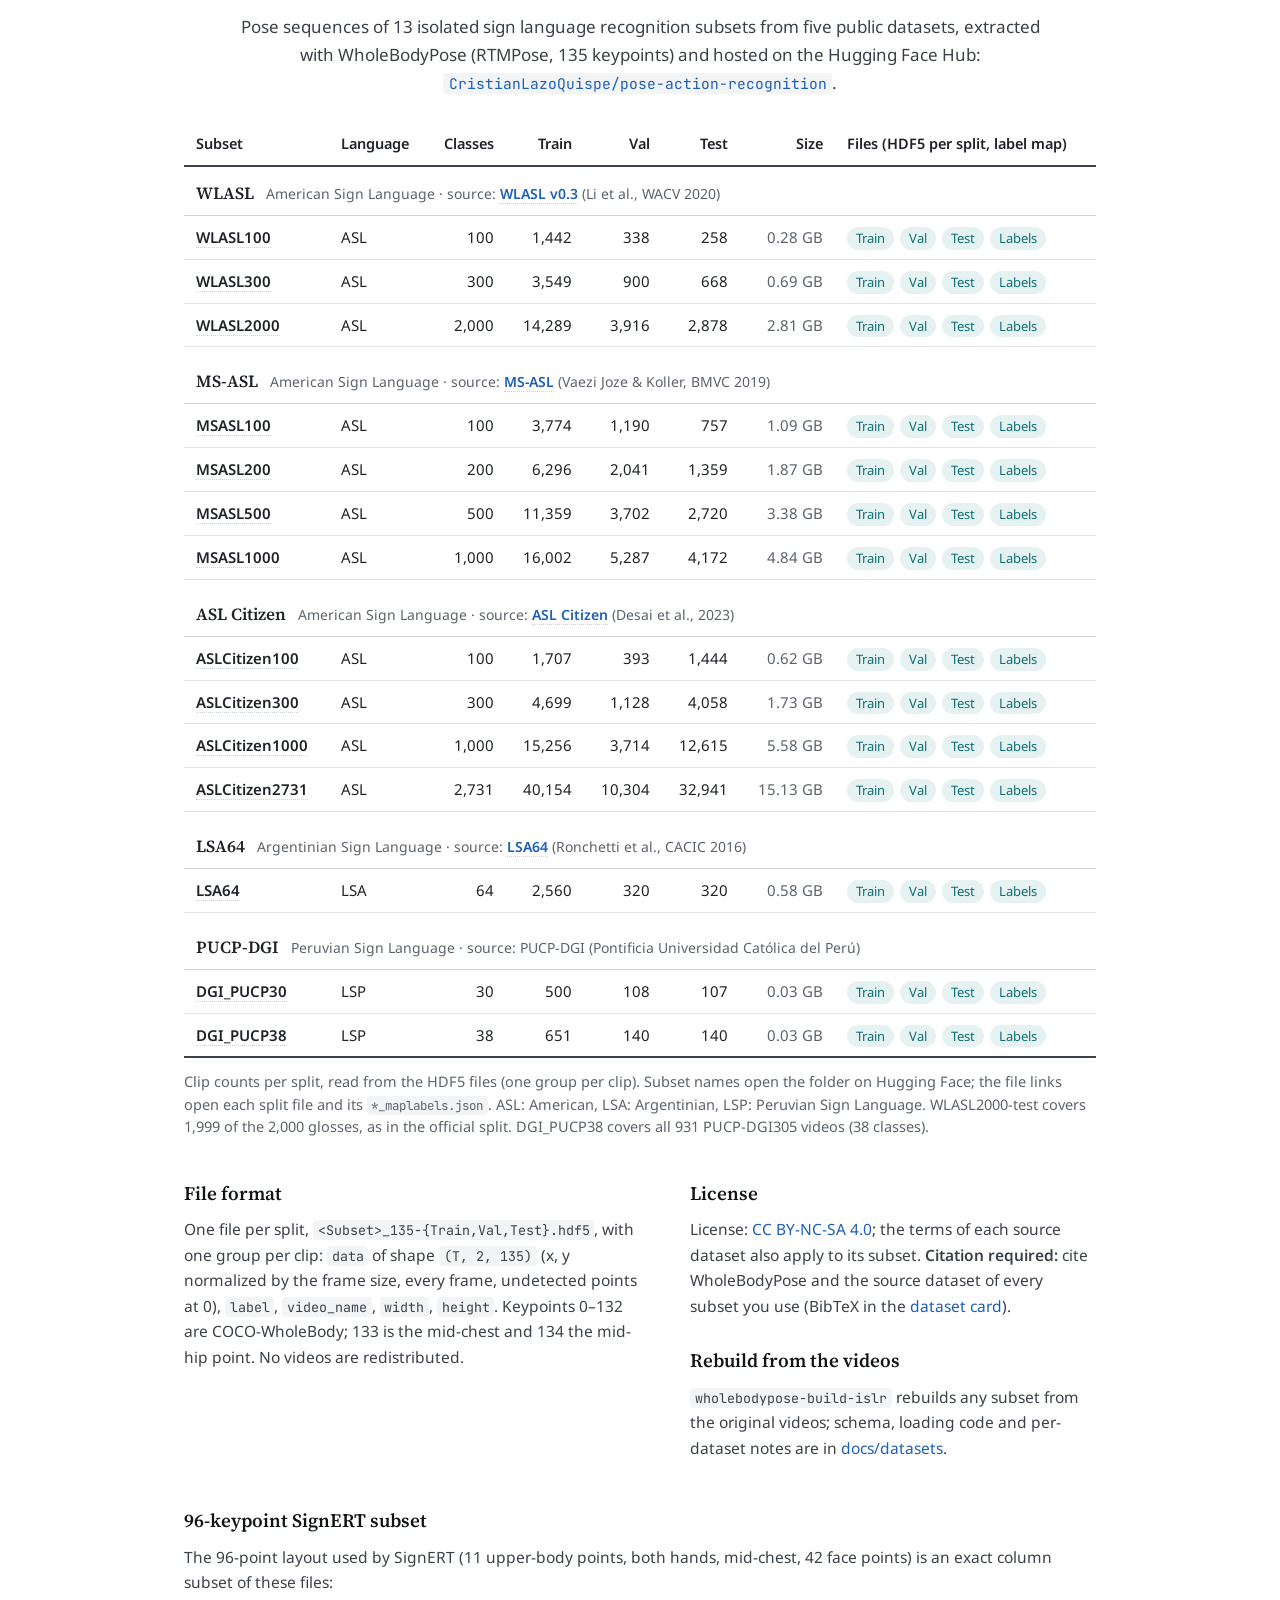
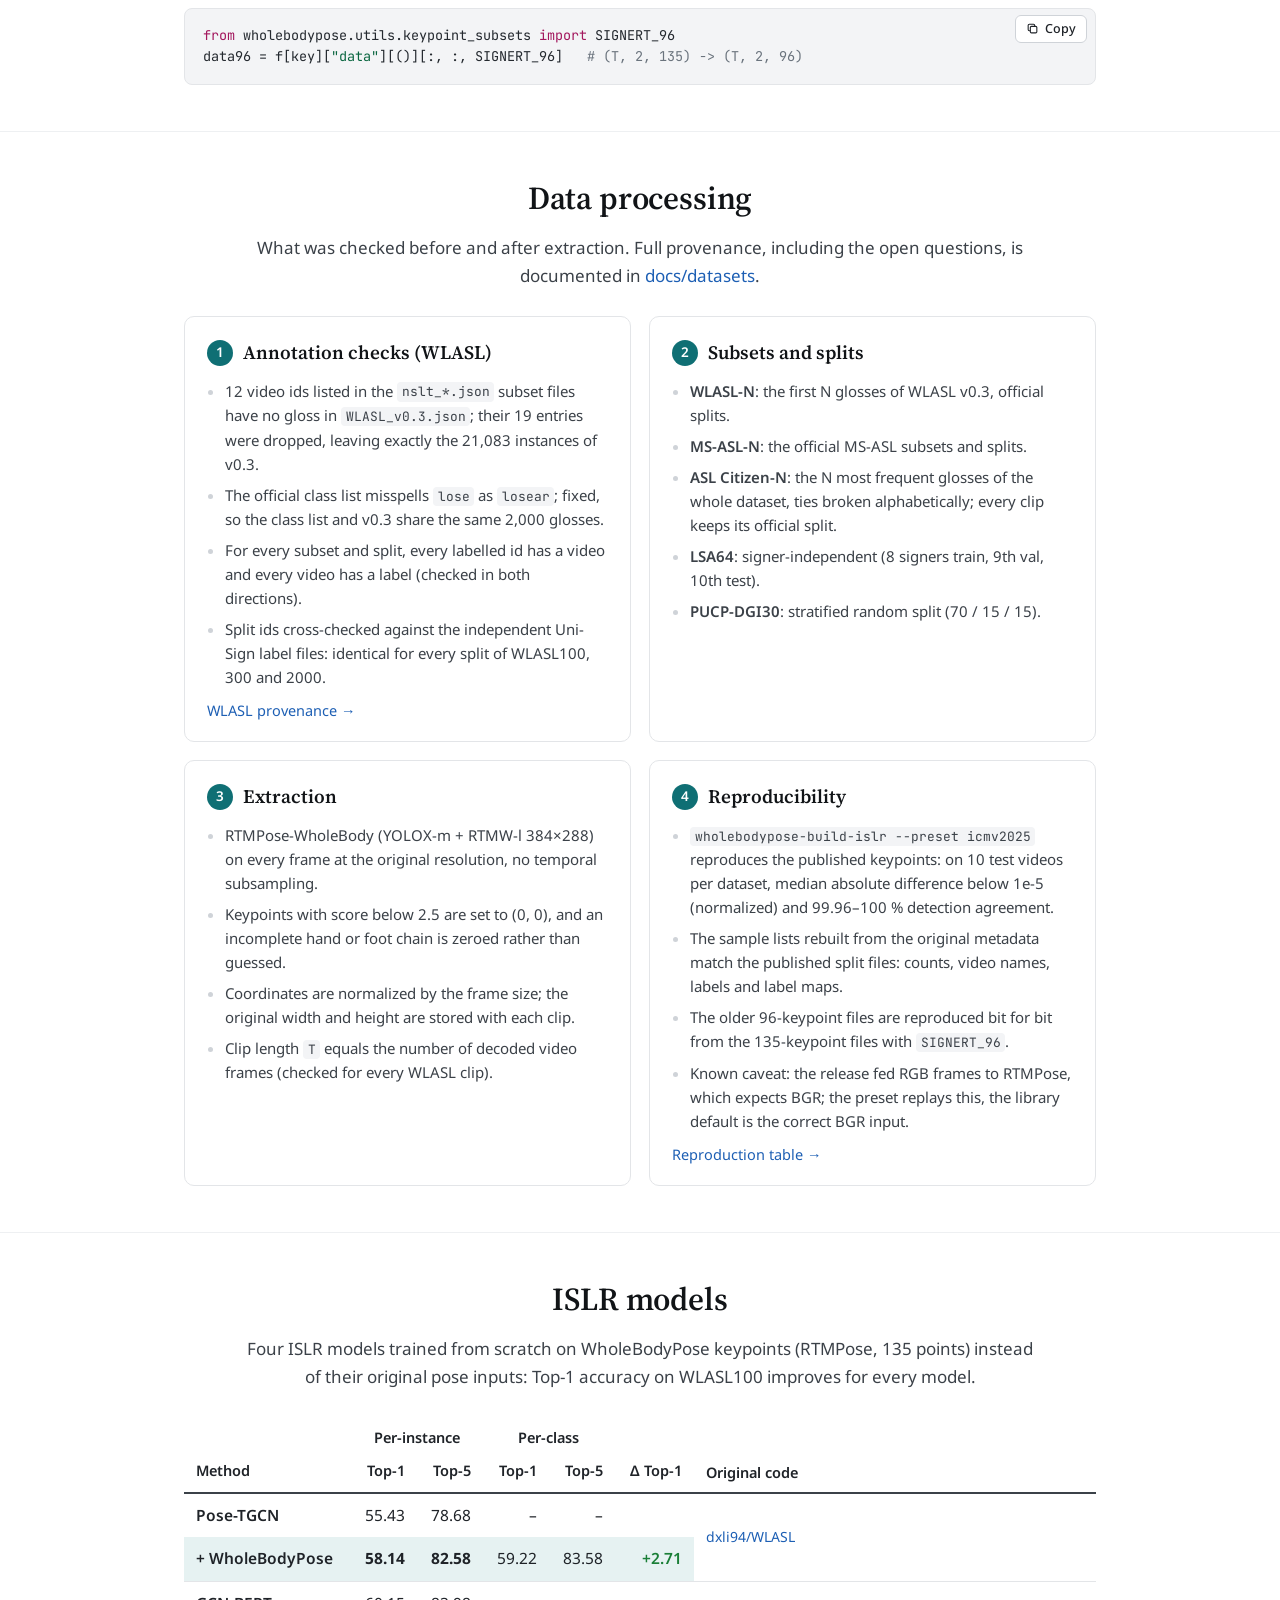
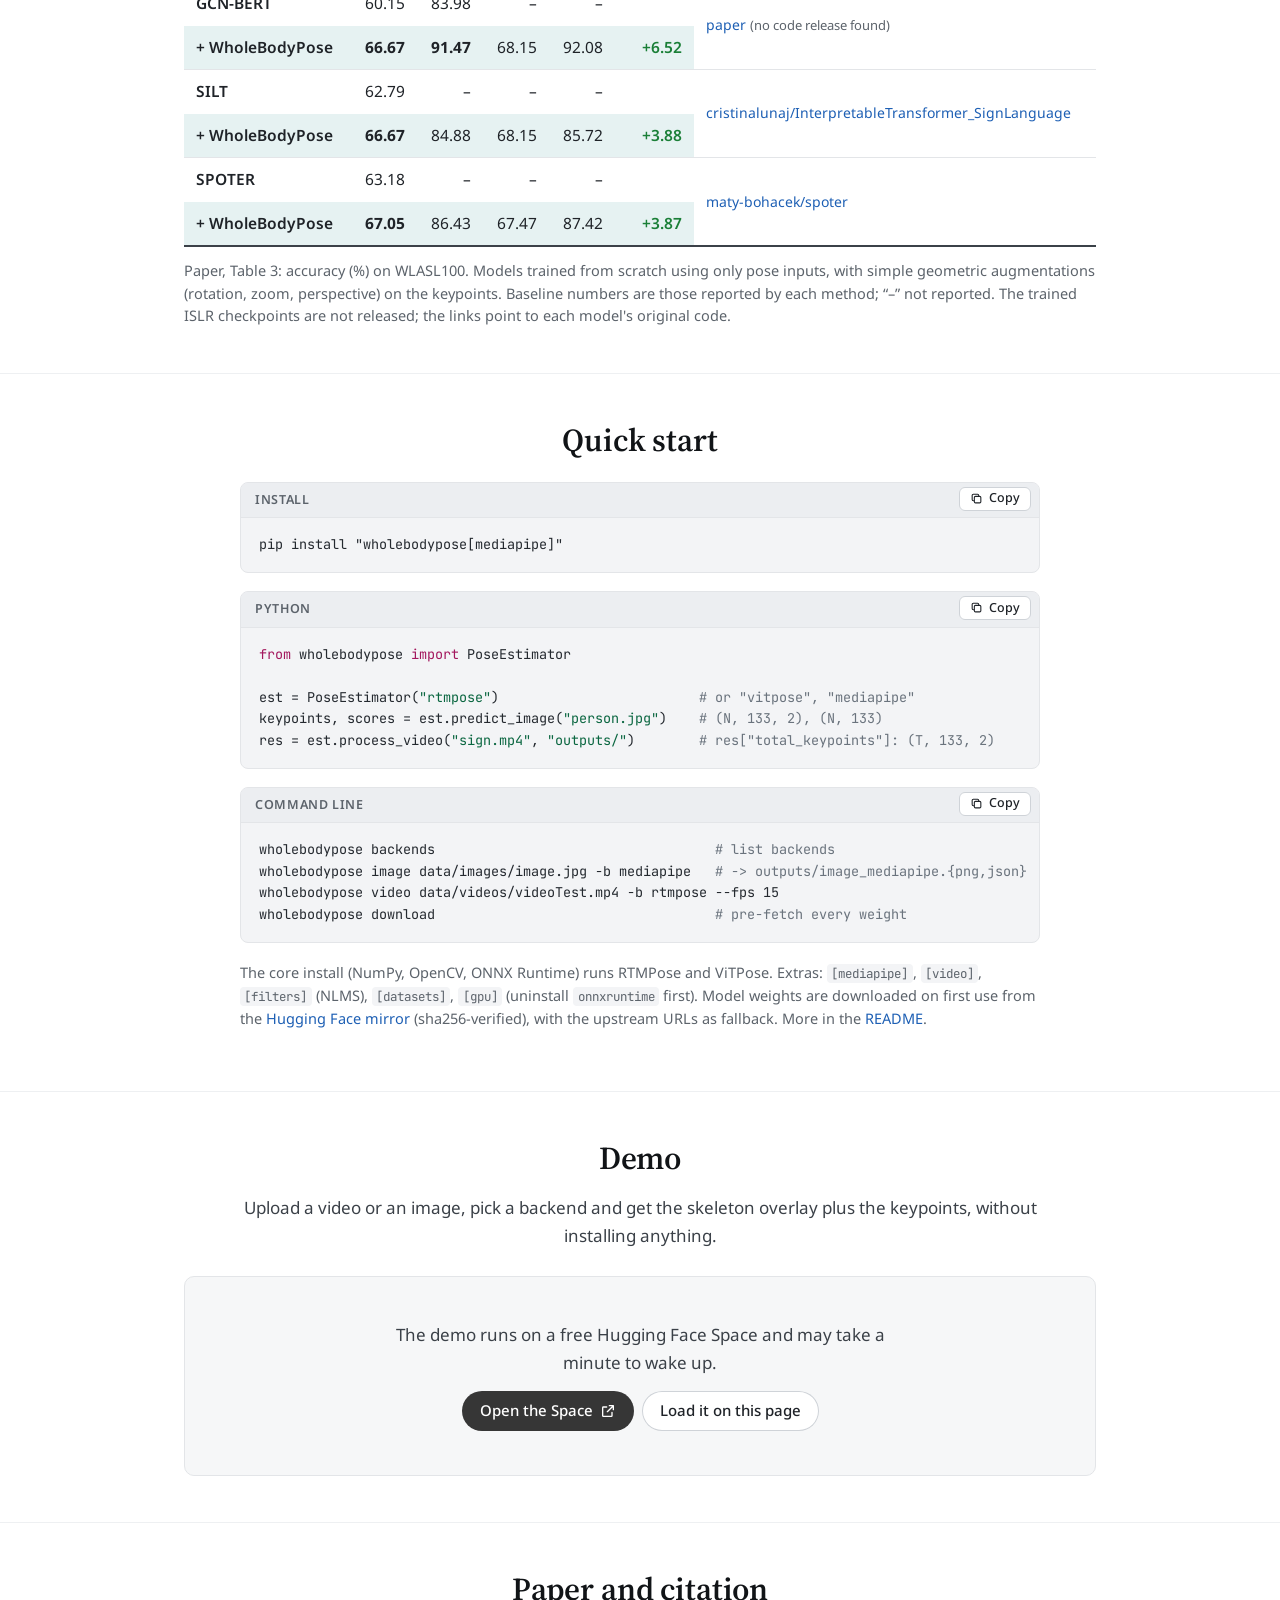
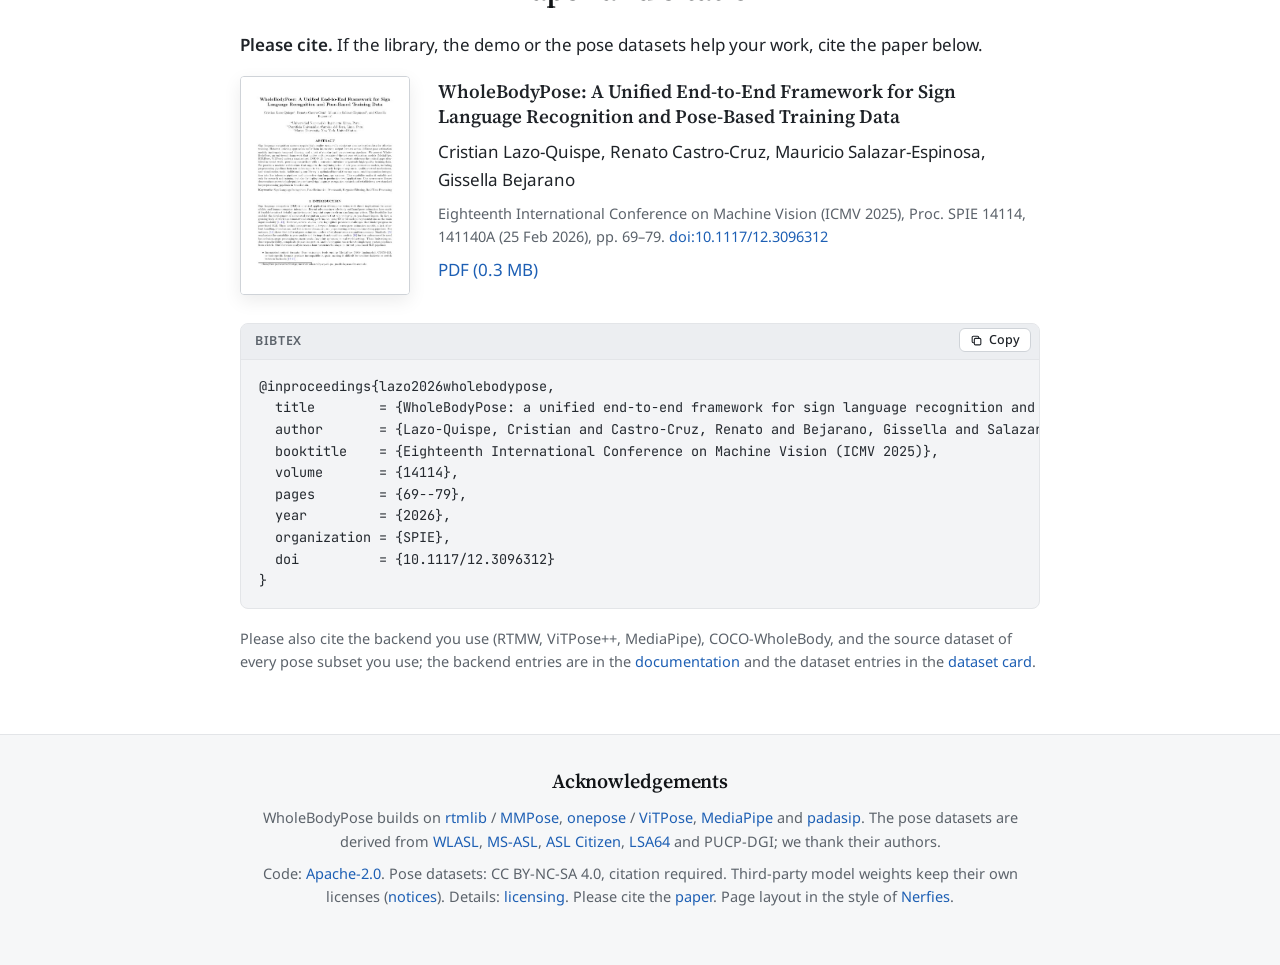
==== commit 9065b9db: "Merge pull request #40 from CristianLazoQuispe/website/restore-photo-kpts Website: restore the photo" ====
--- a/website/index.html
+++ b/website/index.html
@@ -654,11 +654,11 @@
 
     <div class="kp-row">
       <figure>
-        <img src="static/images/kpts_coco133.jpg" width="290" height="381" loading="lazy" alt="The 133 COCO-WholeBody keypoints drawn as a skeleton: body, feet, face and both hands, colour-coded by part.">
+        <img src="static/images/kpts_coco133.jpg" width="290" height="386" loading="lazy" alt="A person with the 133 COCO-WholeBody keypoints drawn: body, feet, face and both hands, colour-coded by part.">
         <figcaption>(a) COCO-133 keypoints</figcaption>
       </figure>
       <figure>
-        <img src="static/images/kpts_openpose135.jpg" width="290" height="381" loading="lazy" alt="The same skeleton in the OpenPose-style 135-keypoint layout, with virtual chest and mid-hip points added.">
+        <img src="static/images/kpts_openpose135.jpg" width="288" height="386" loading="lazy" alt="The same person drawn in the OpenPose-style 135-keypoint layout, with virtual chest and mid-hip points added.">
         <figcaption>(b) OpenPose-135 keypoints</figcaption>
       </figure>
     </div>
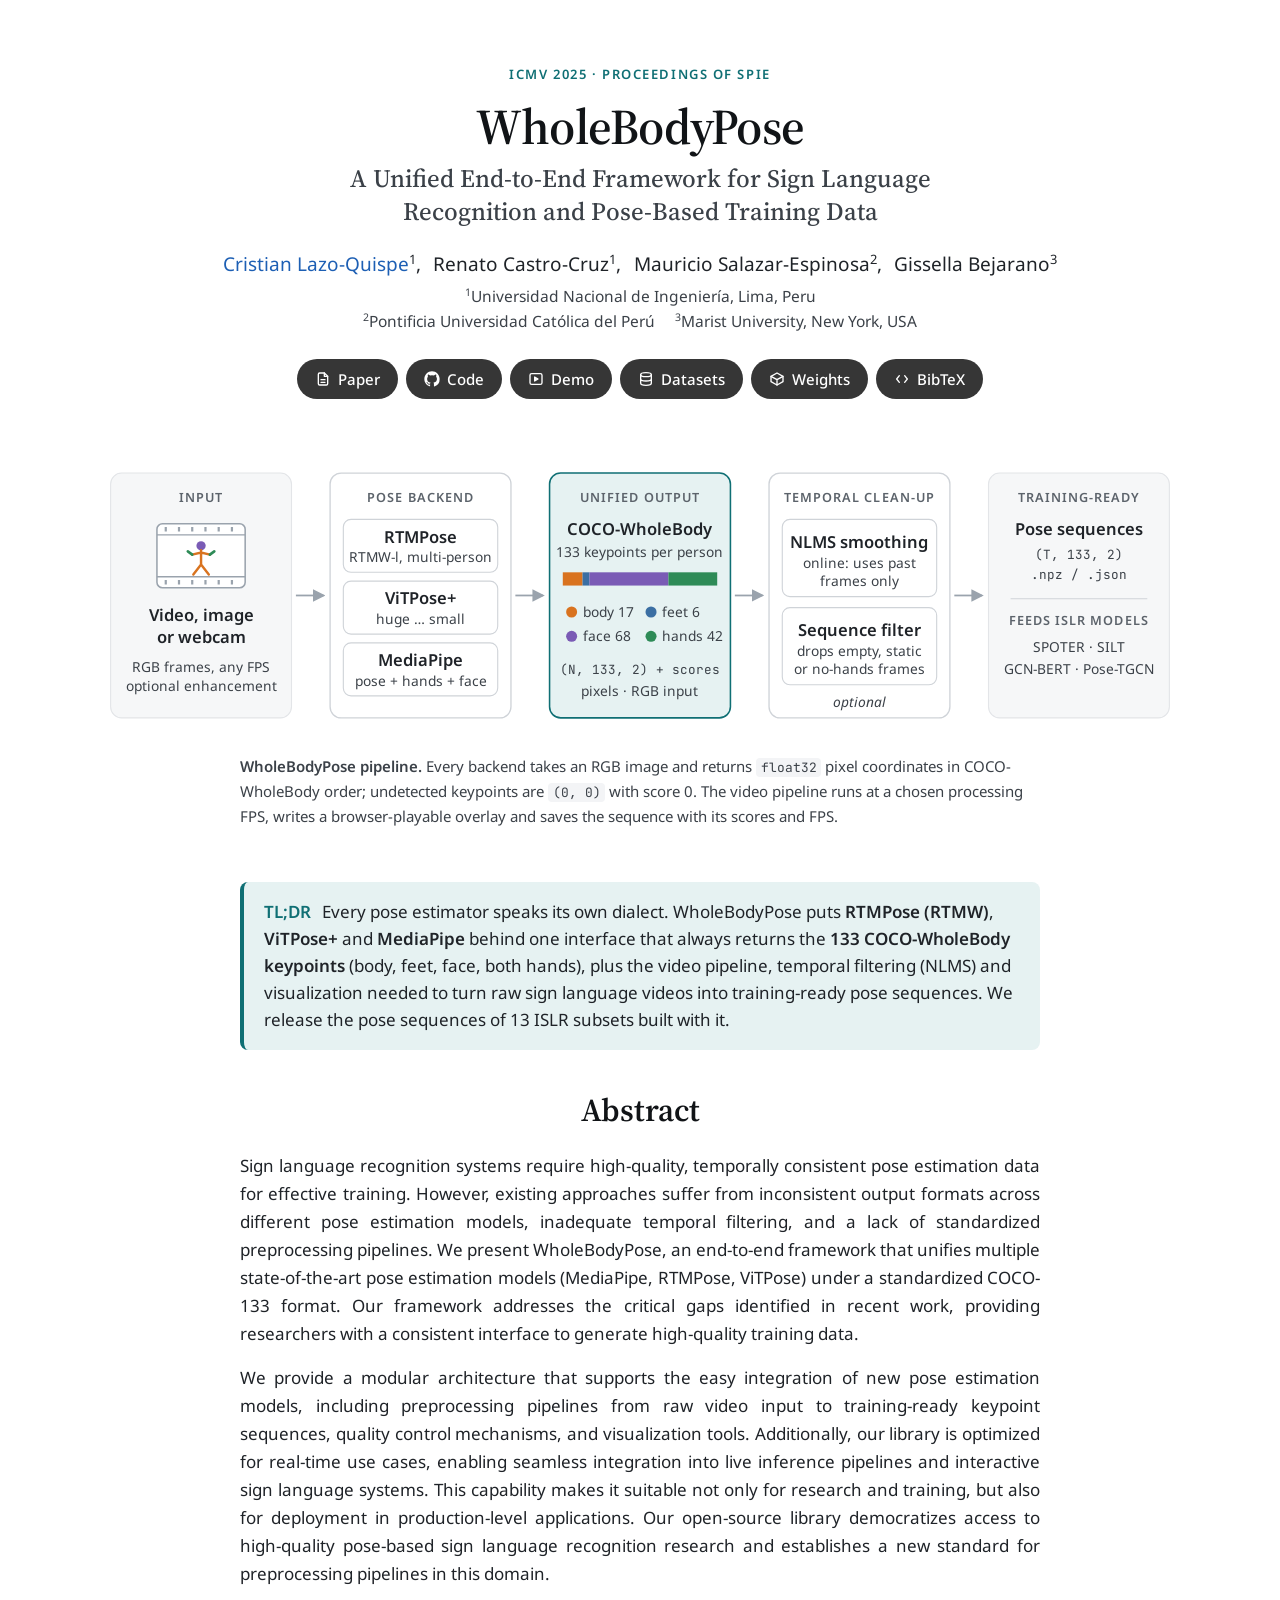
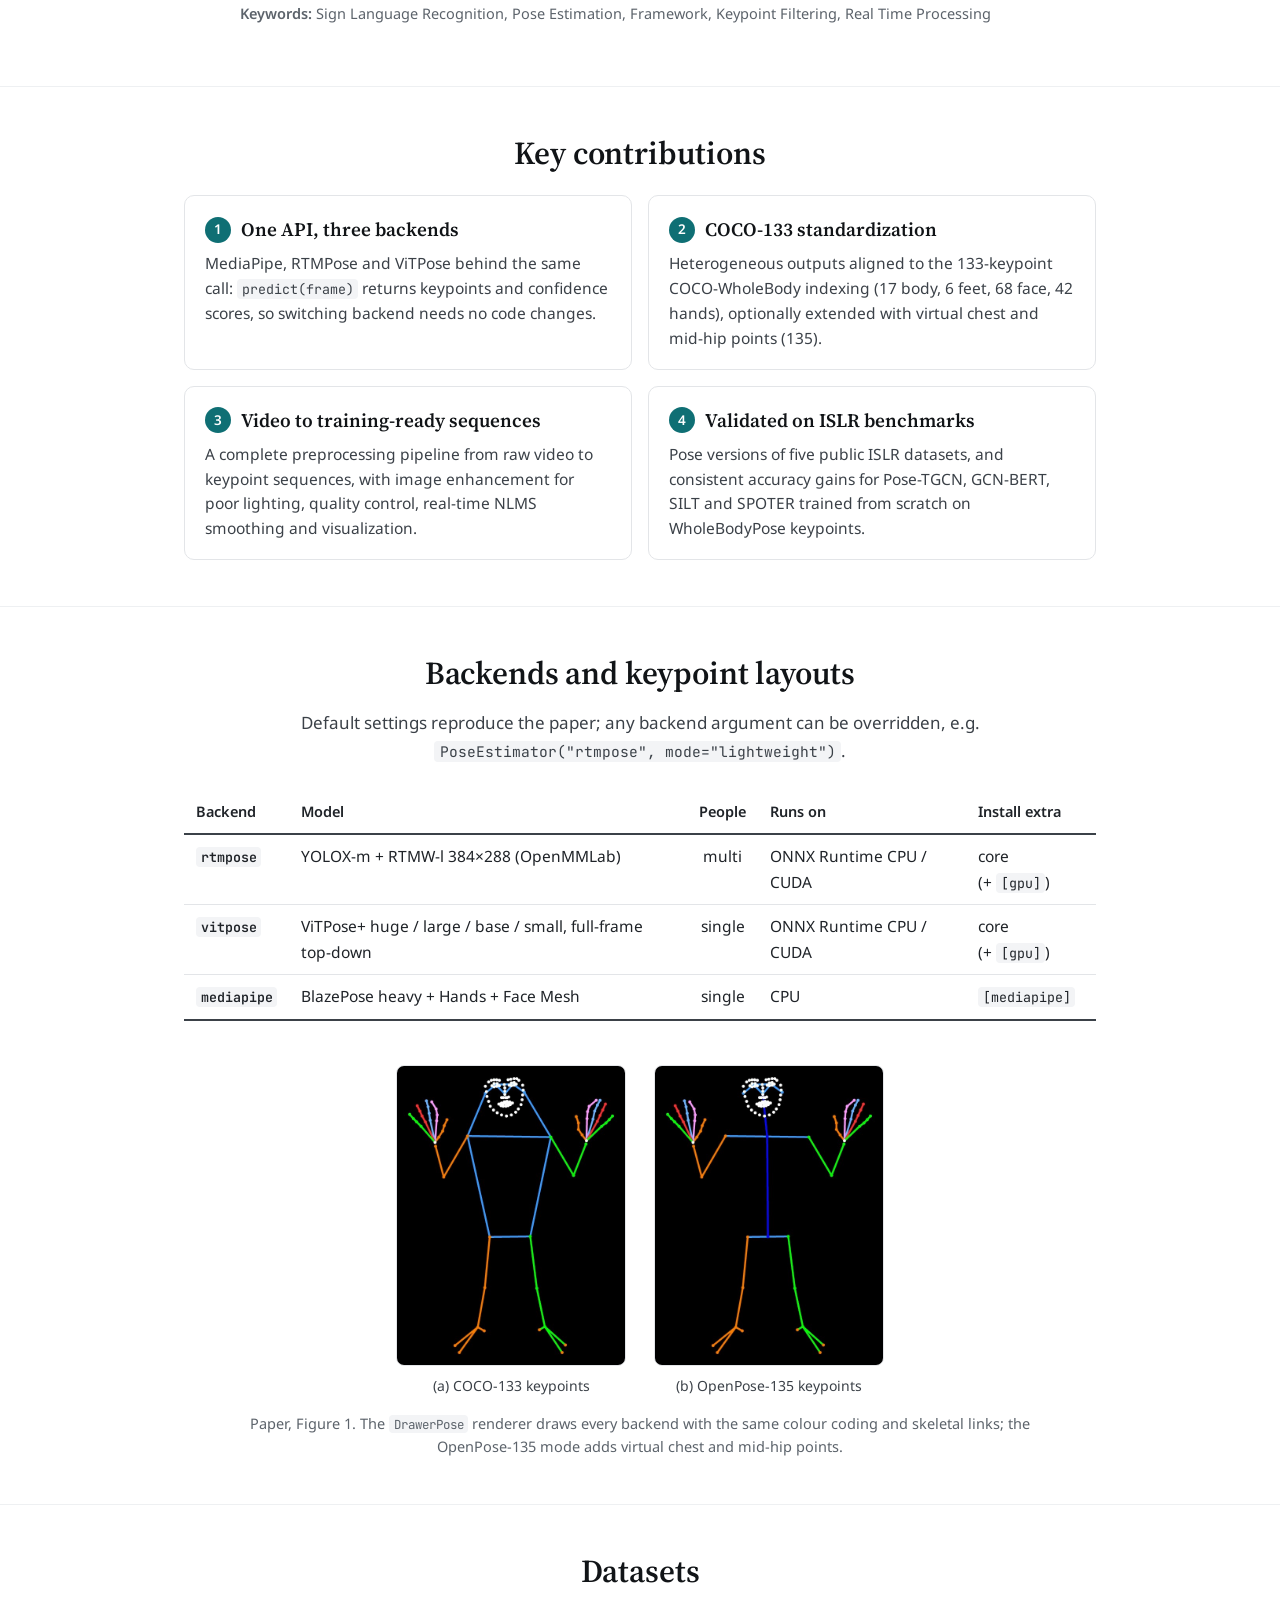
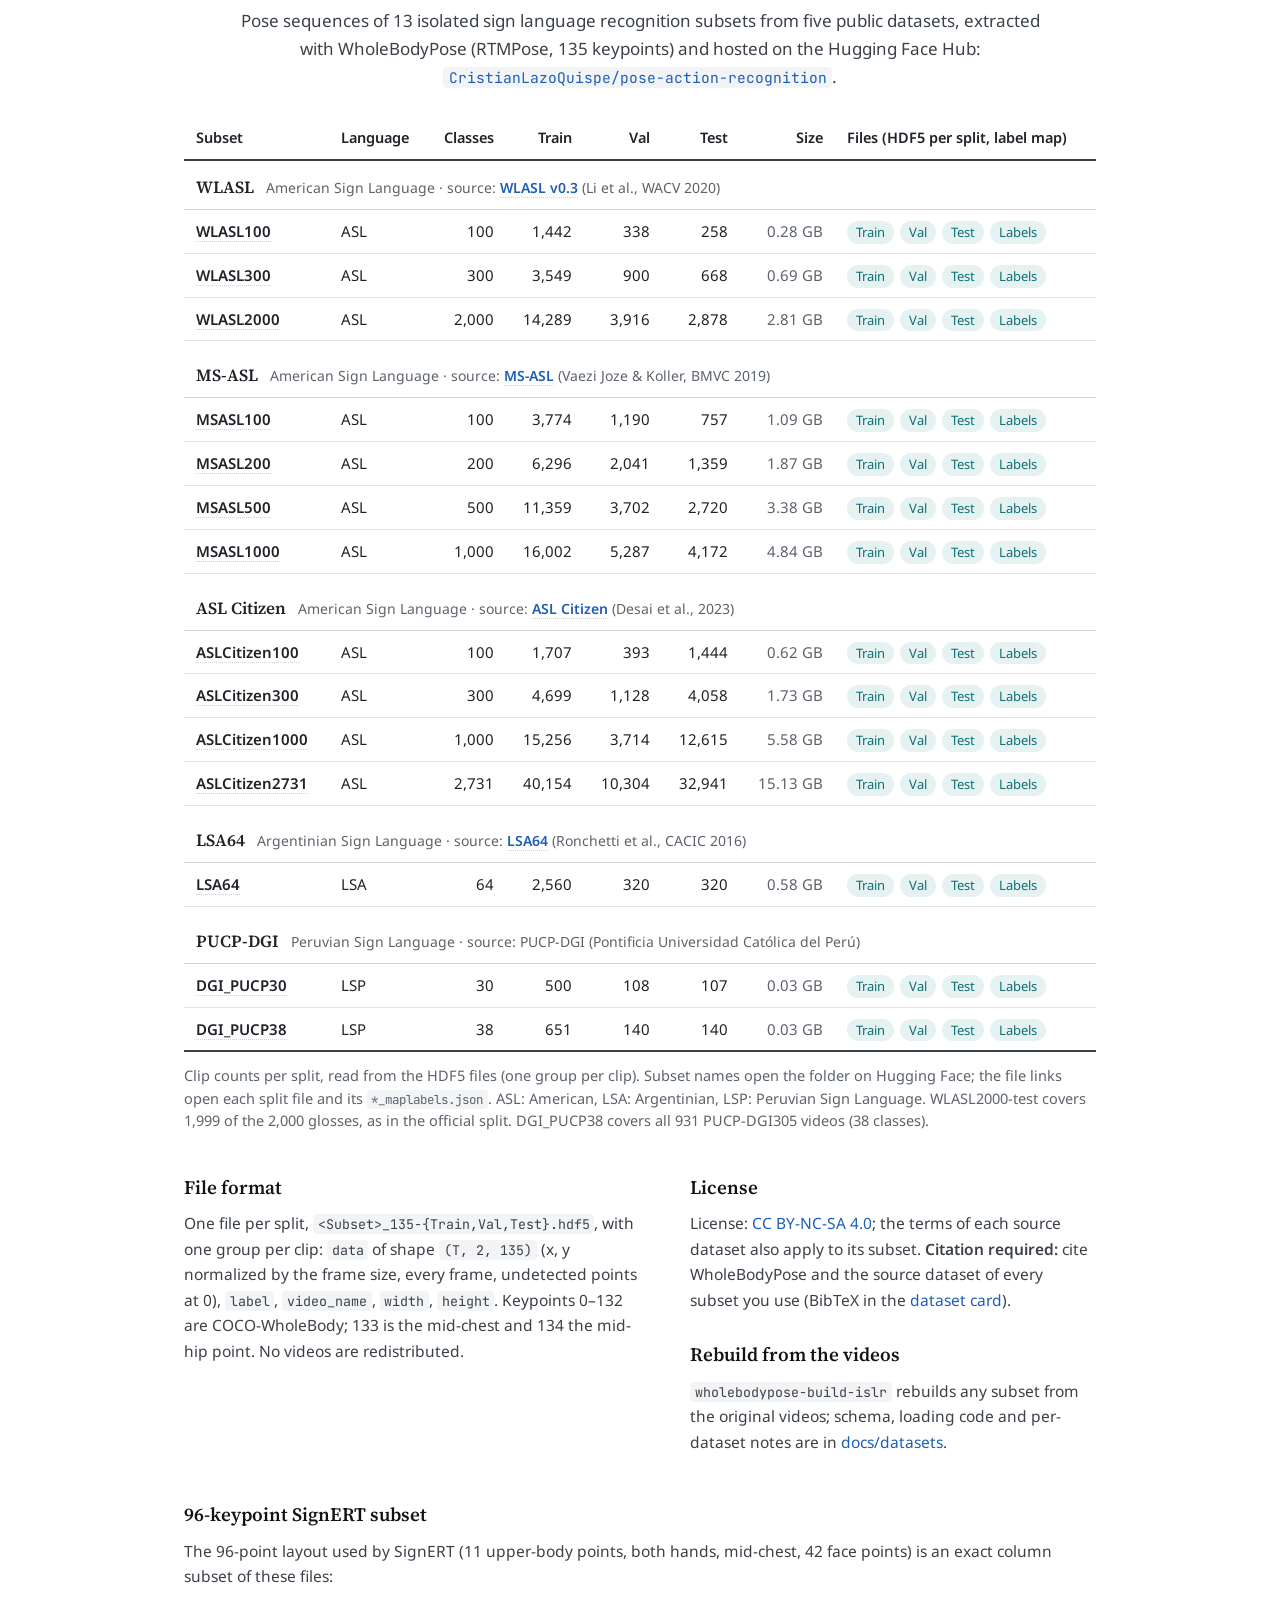
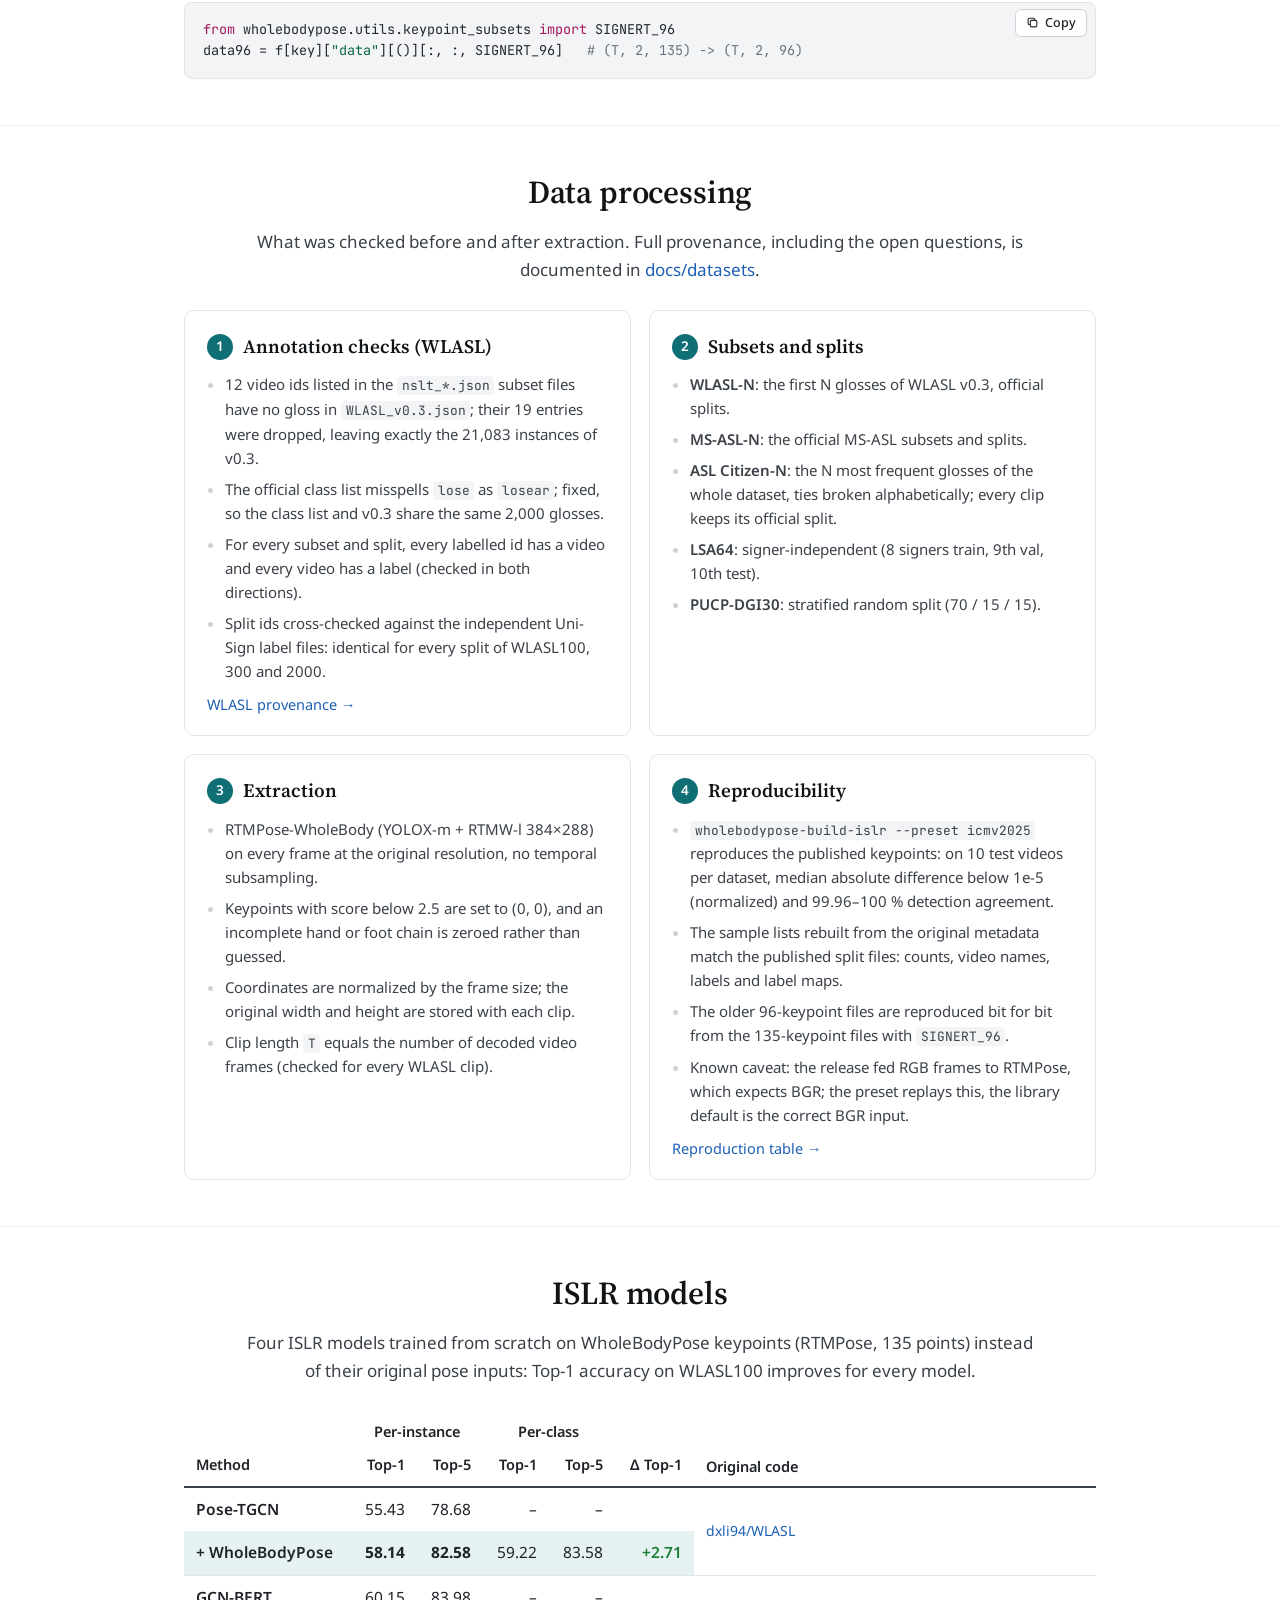
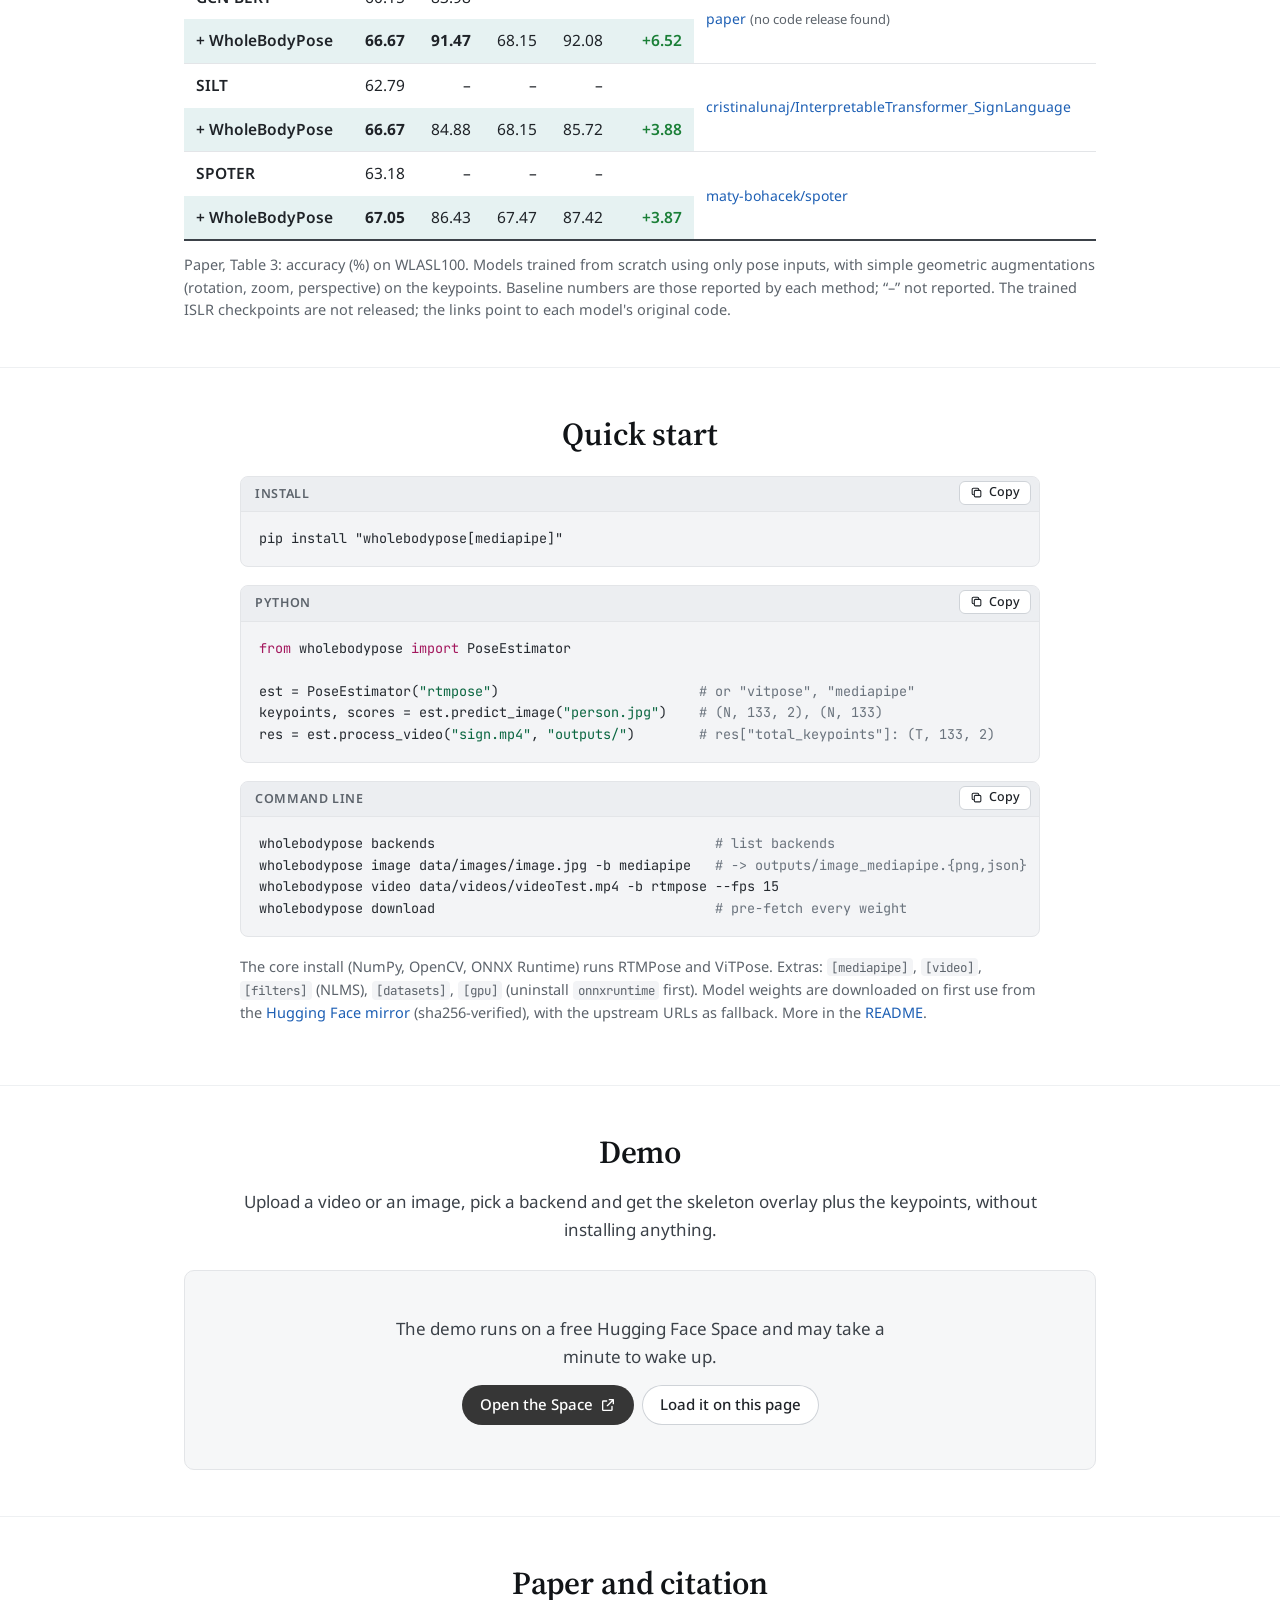
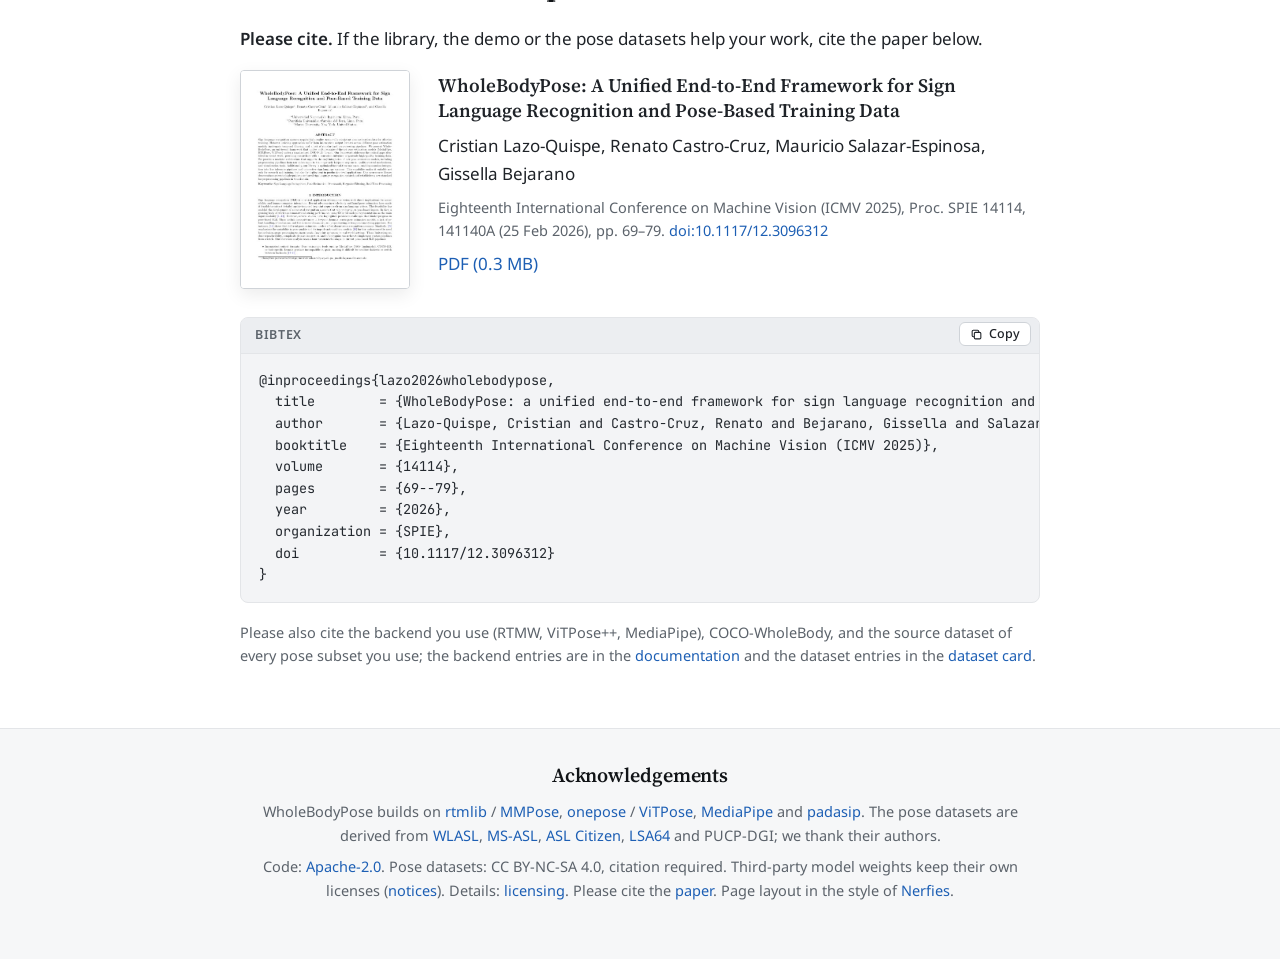
==== commit cb06a73c: "Website/README: skeleton-only keypoint layout images Same palette as the photo overlay, on black, wi" ====
--- a/website/index.html
+++ b/website/index.html
@@ -654,11 +654,11 @@
 
     <div class="kp-row">
       <figure>
-        <img src="static/images/kpts_coco133.jpg" width="290" height="386" loading="lazy" alt="A person with the 133 COCO-WholeBody keypoints drawn: body, feet, face and both hands, colour-coded by part.">
+        <img src="static/images/kpts_coco133.jpg" width="290" height="381" loading="lazy" alt="The 133 COCO-WholeBody keypoints drawn as a skeleton: body, feet, face and both hands, colour-coded by part.">
         <figcaption>(a) COCO-133 keypoints</figcaption>
       </figure>
       <figure>
-        <img src="static/images/kpts_openpose135.jpg" width="288" height="386" loading="lazy" alt="The same person drawn in the OpenPose-style 135-keypoint layout, with virtual chest and mid-hip points added.">
+        <img src="static/images/kpts_openpose135.jpg" width="290" height="381" loading="lazy" alt="The same skeleton in the OpenPose-style 135-keypoint layout, with virtual chest and mid-hip points added.">
         <figcaption>(b) OpenPose-135 keypoints</figcaption>
       </figure>
     </div>
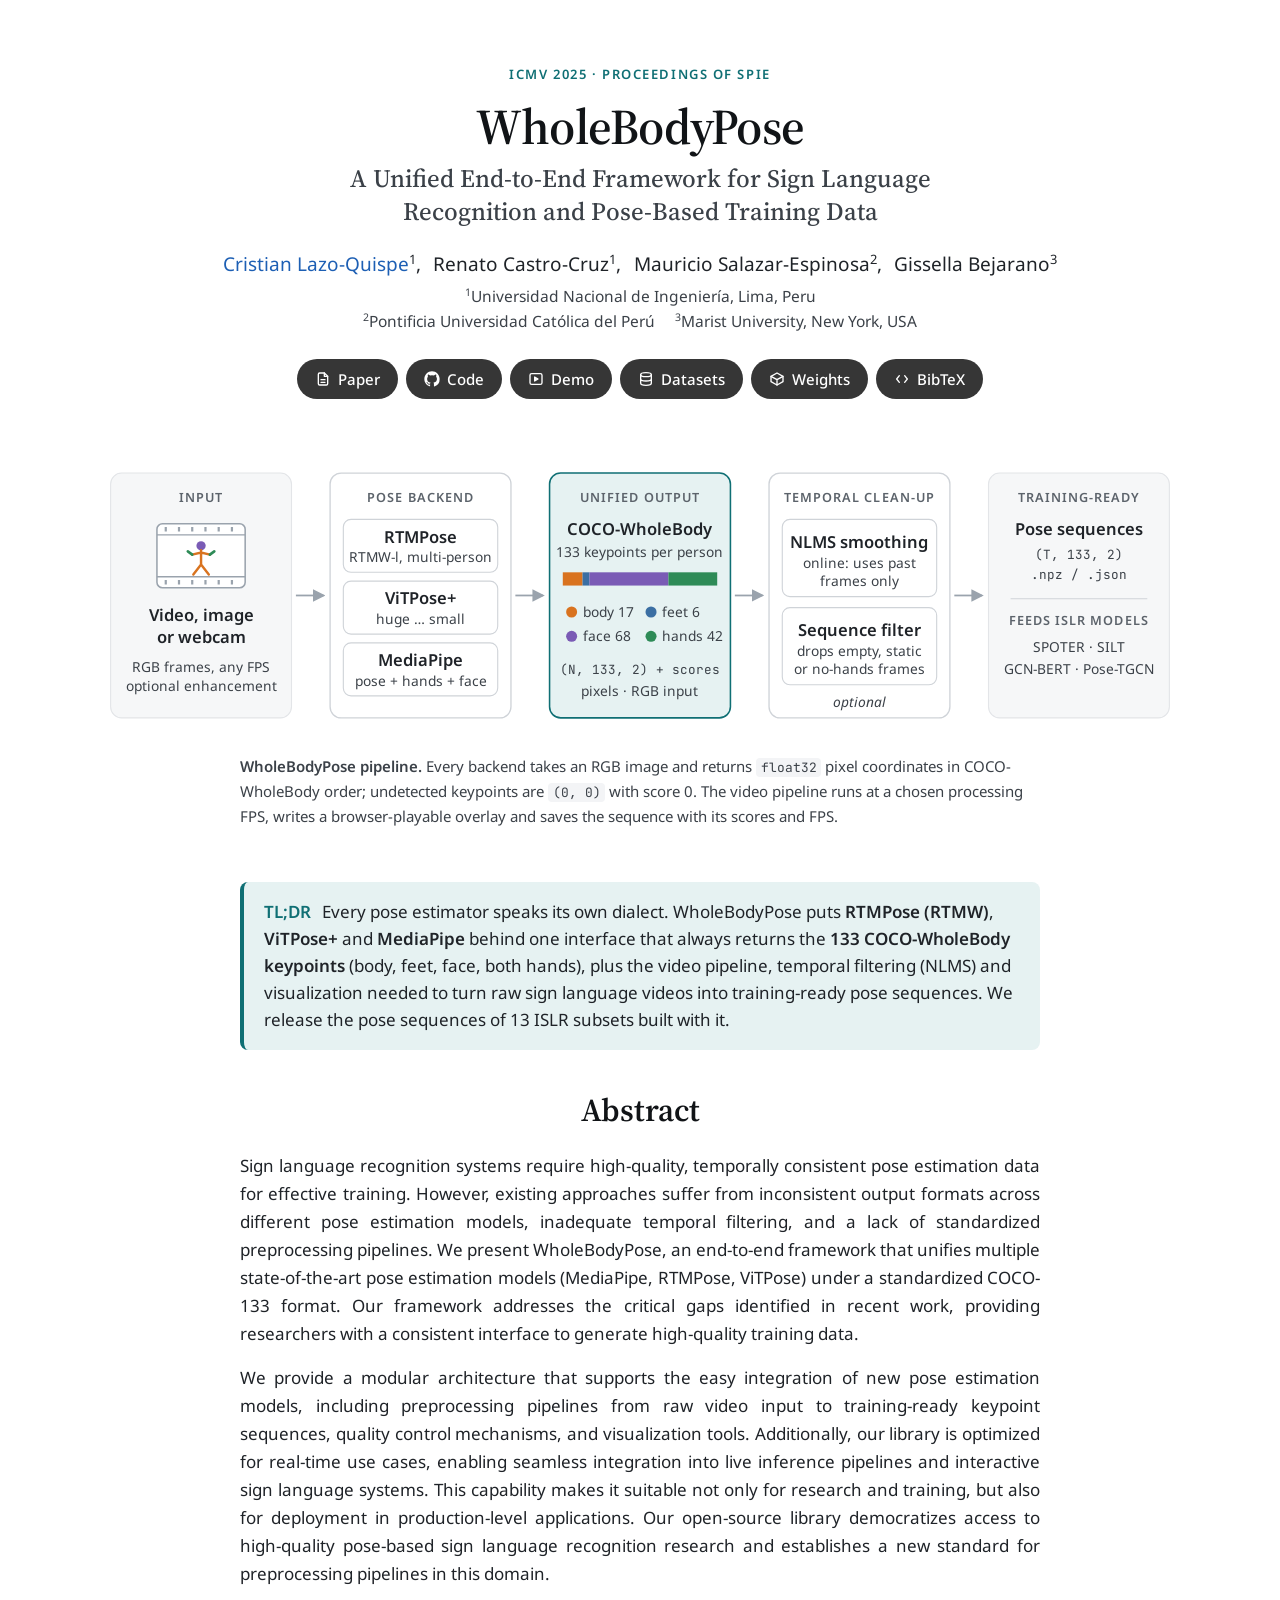
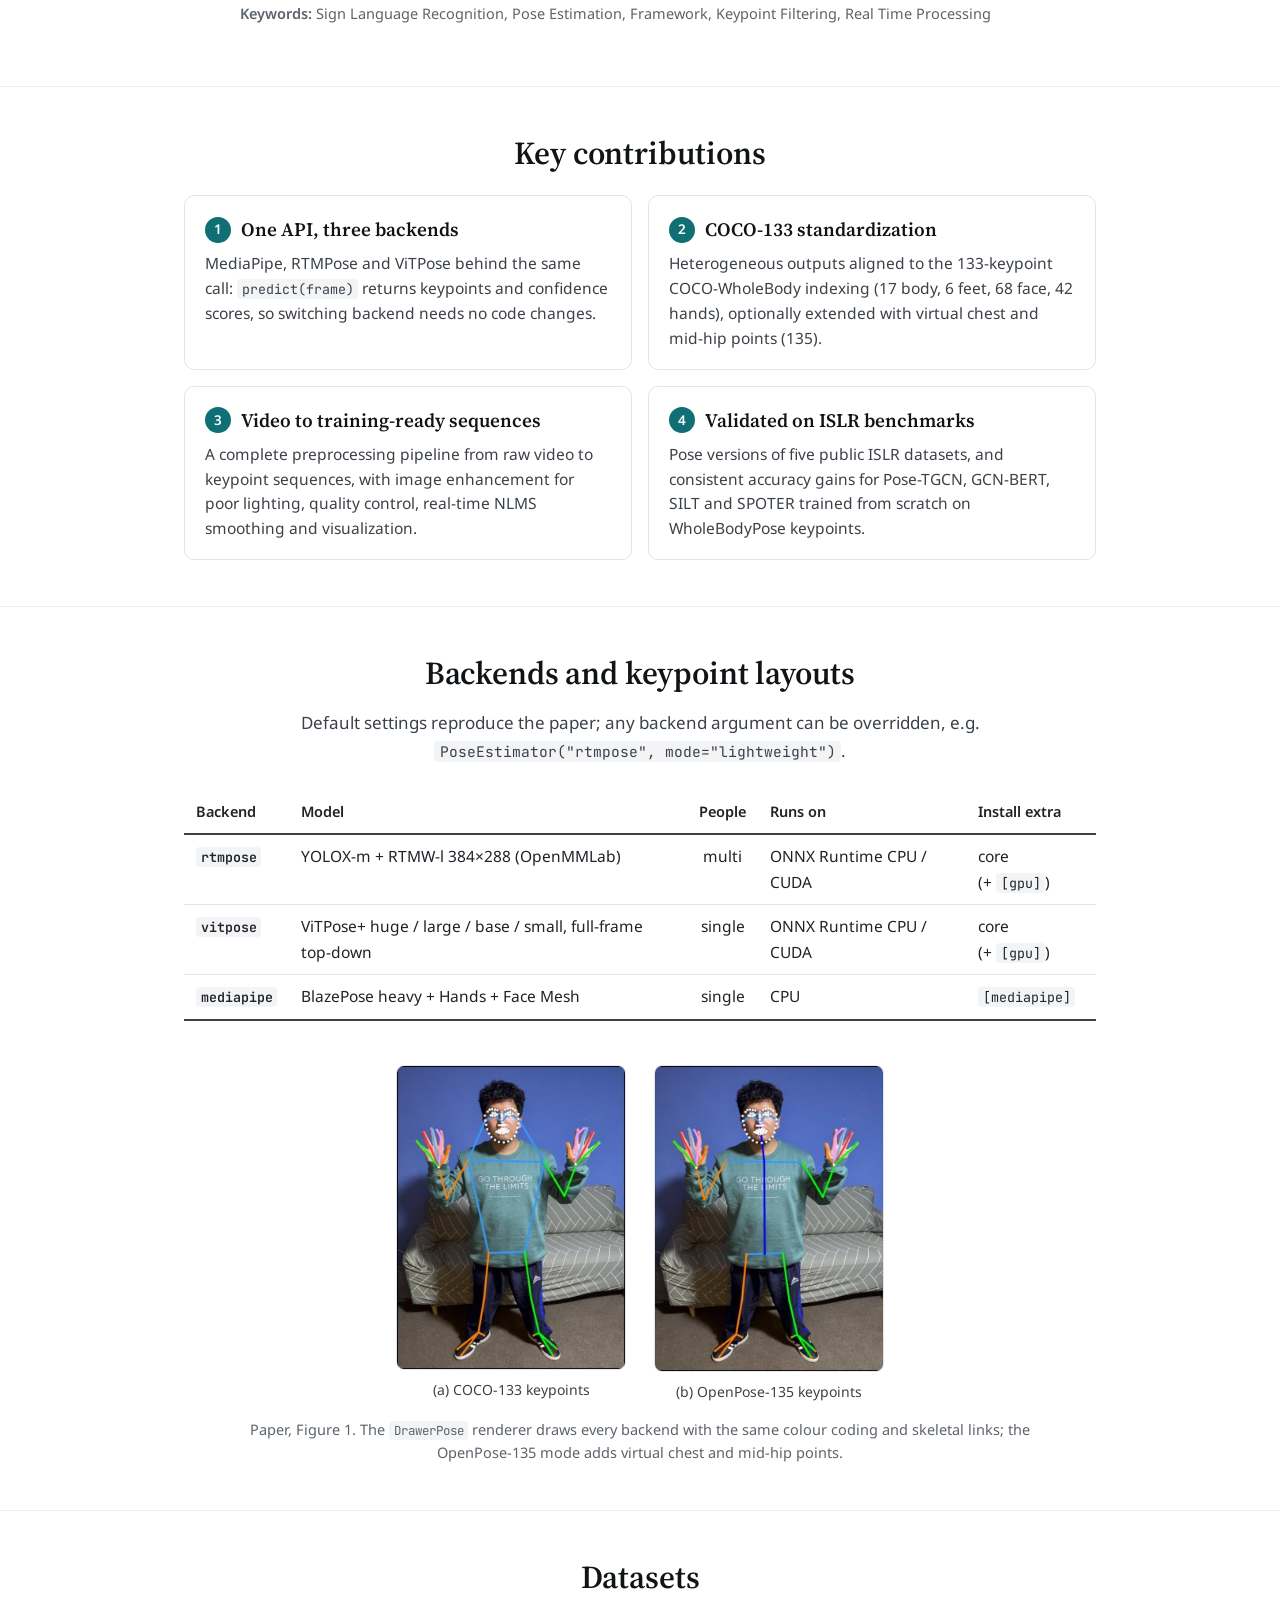
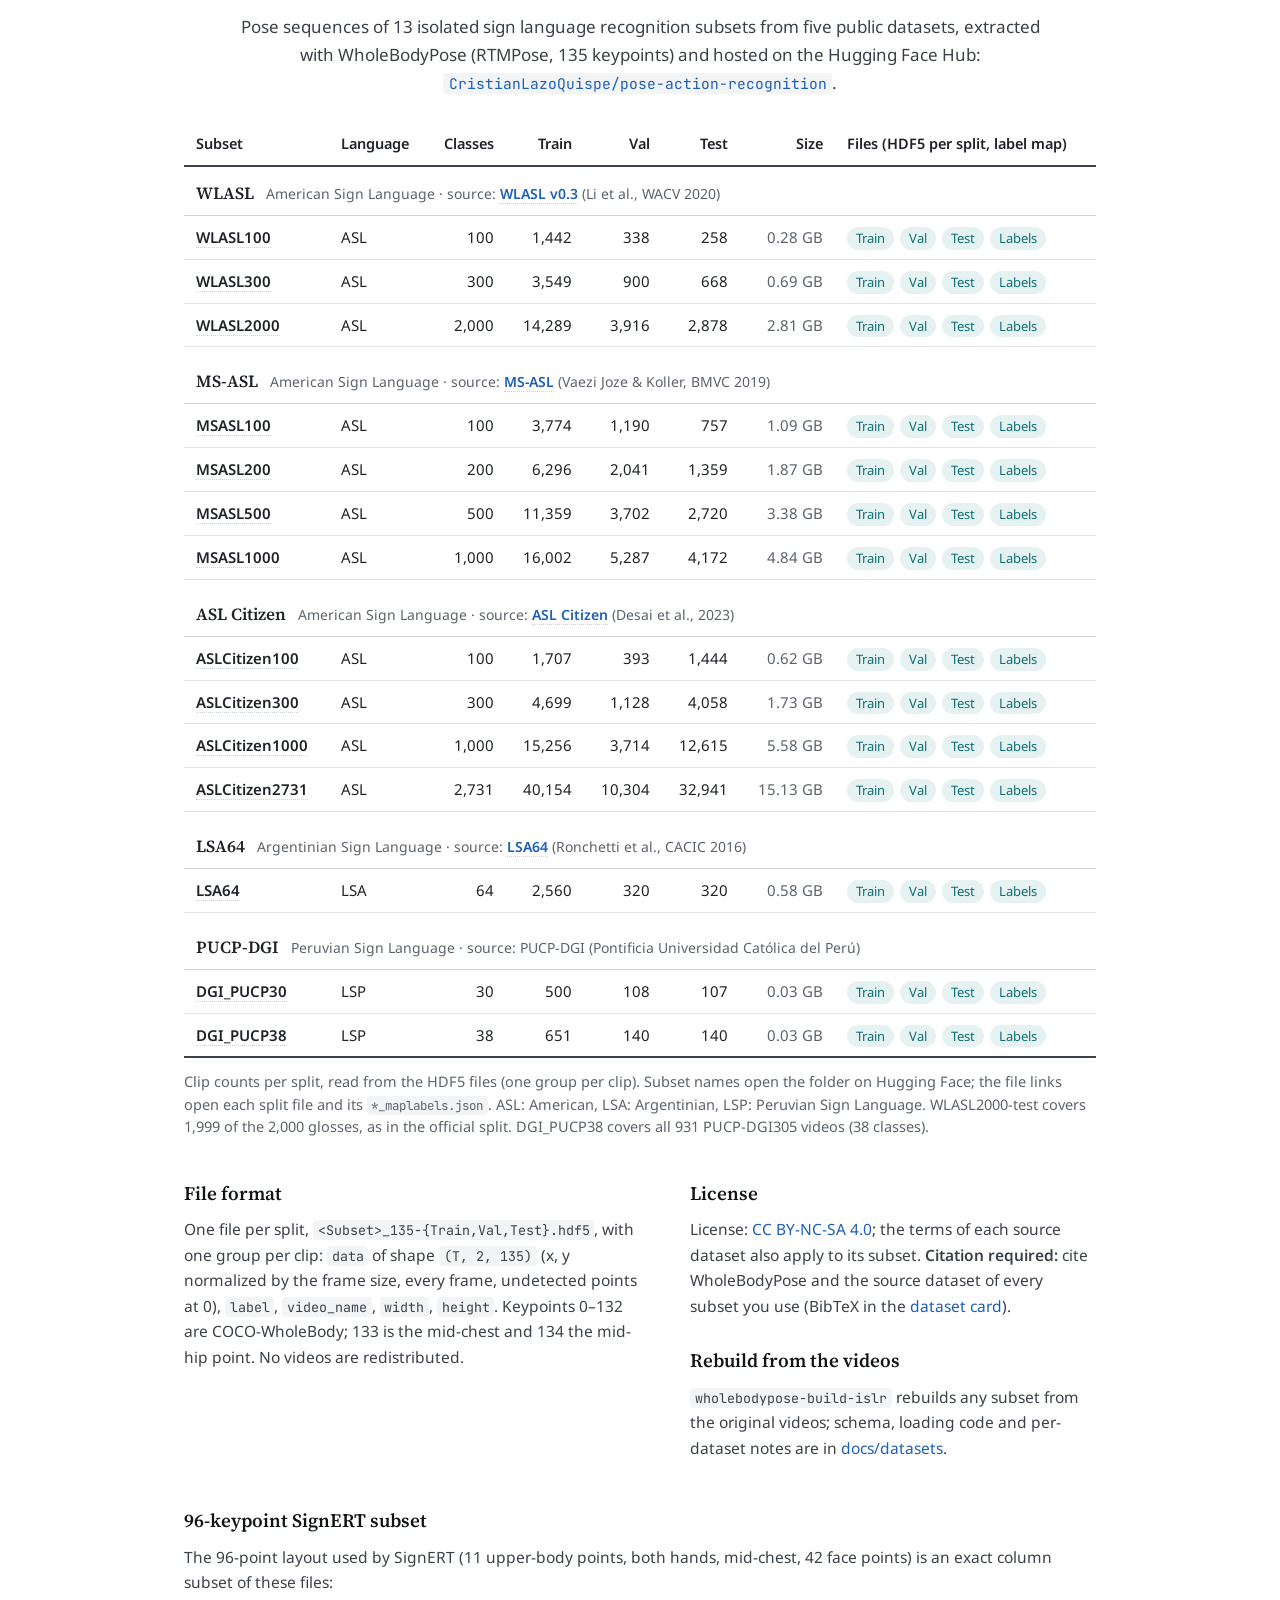
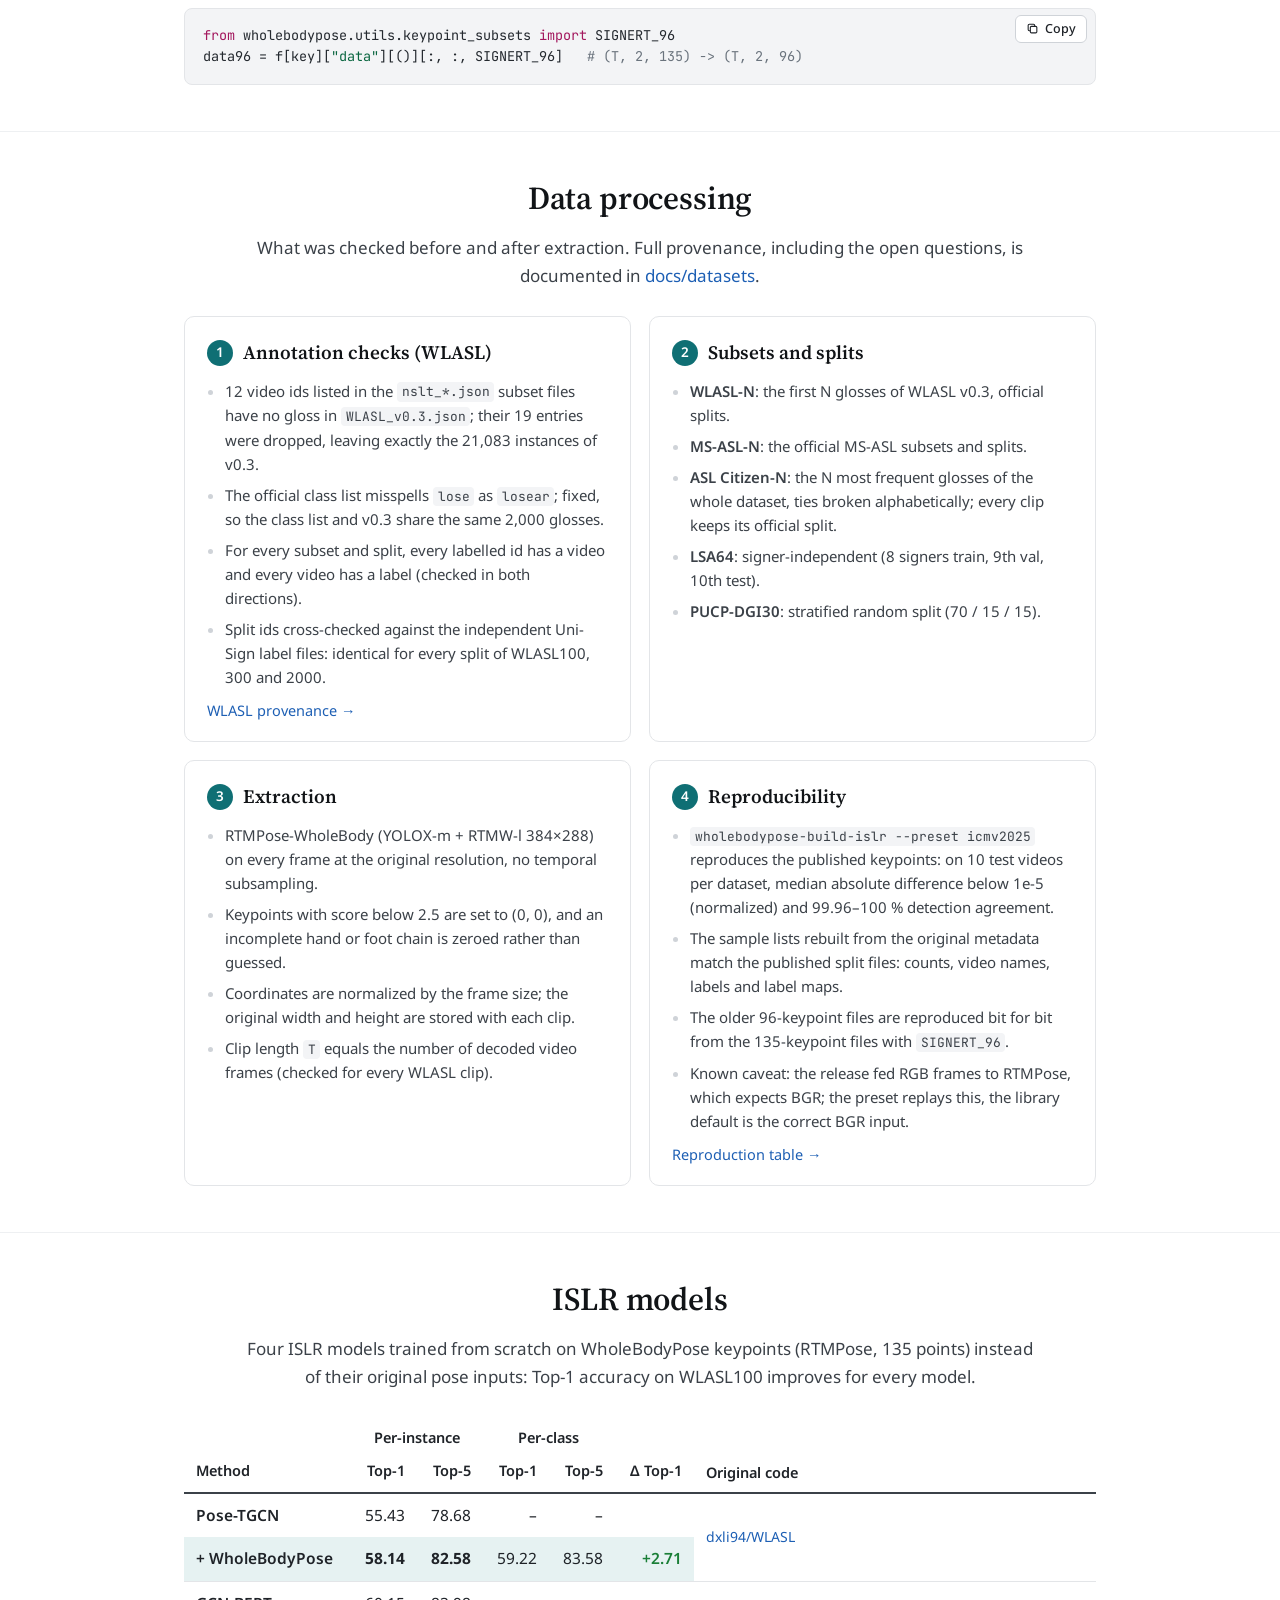
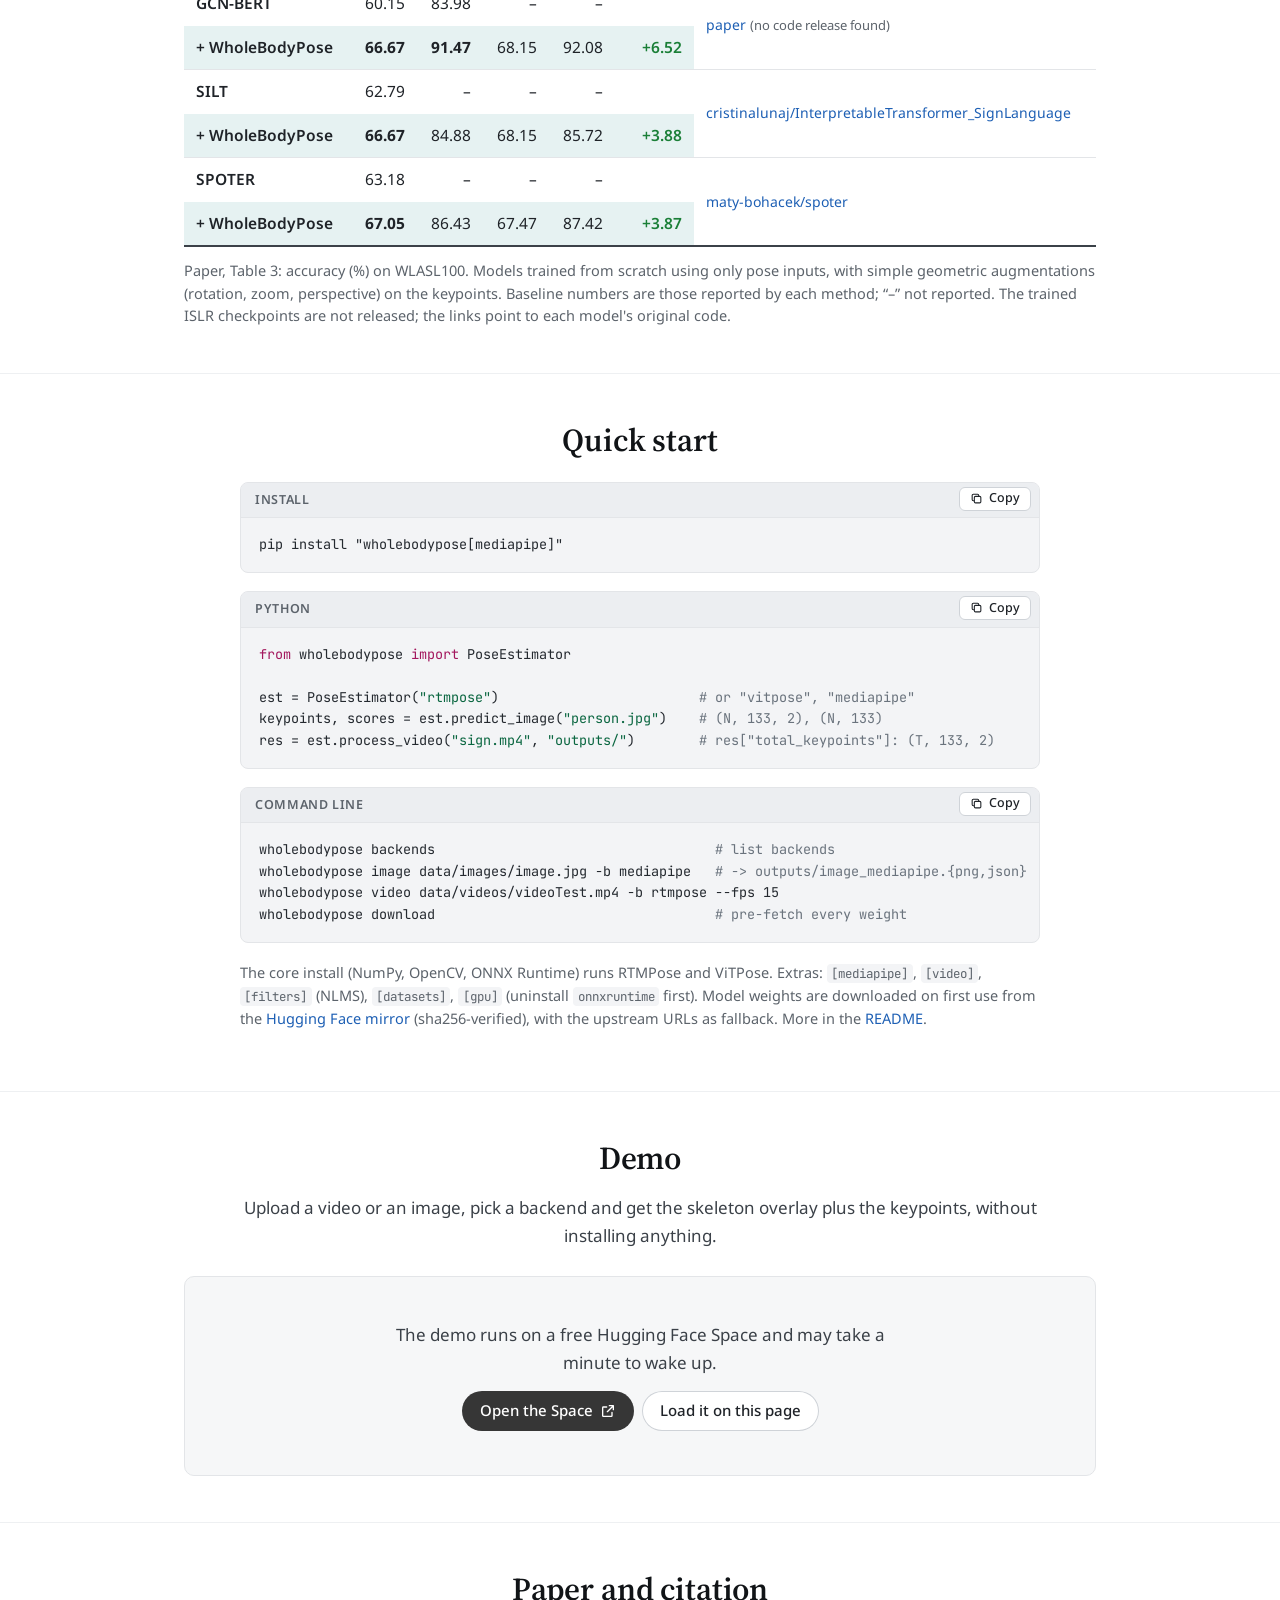
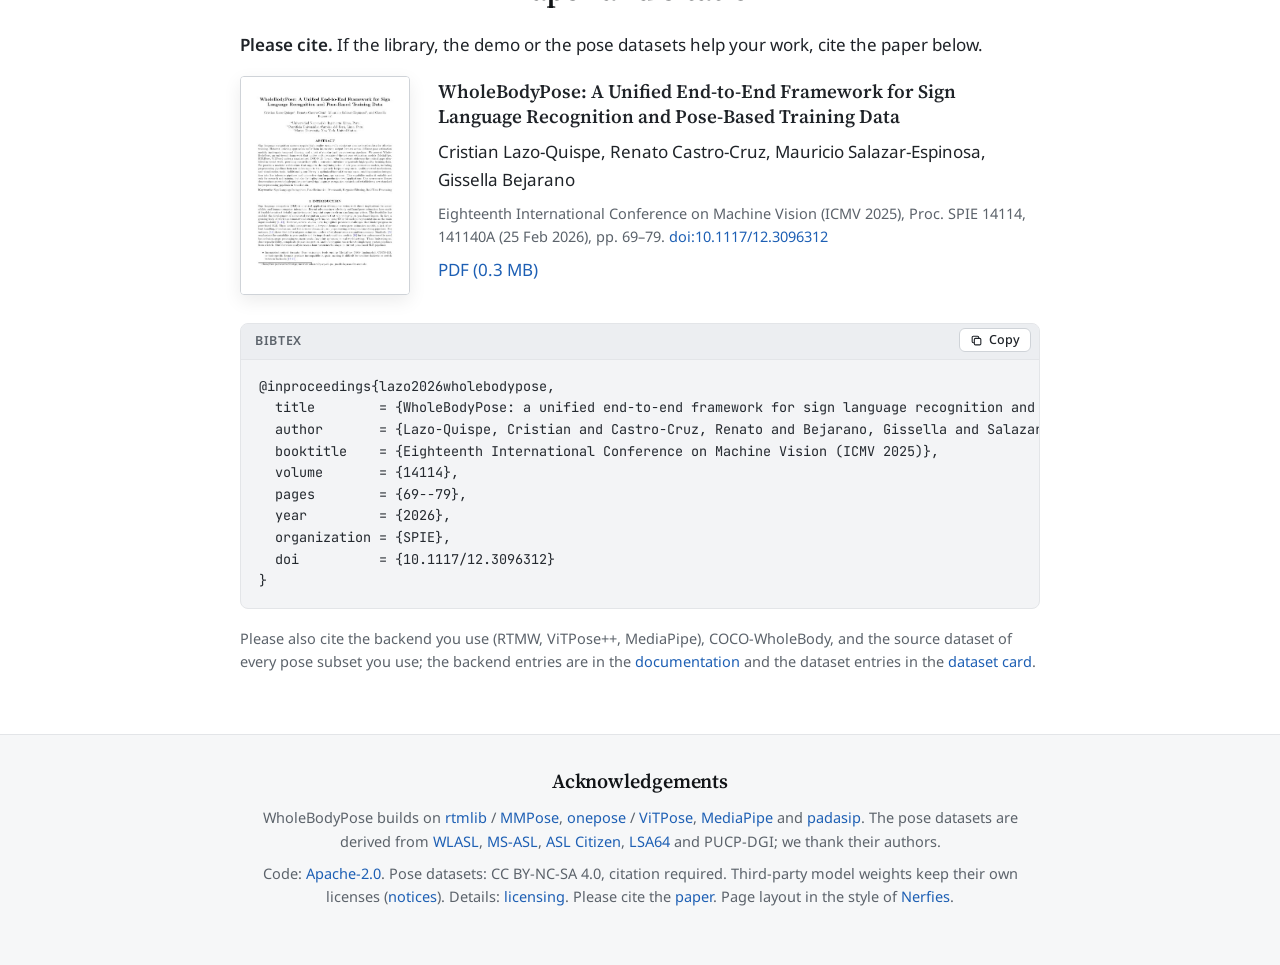
==== commit 3a78283a: "Website: restore the photo keypoint-layout images Co-Authored-By: Claude Opus 5.5 <noreply@anthropic" ====
--- a/website/index.html
+++ b/website/index.html
@@ -654,11 +654,11 @@
 
     <div class="kp-row">
       <figure>
-        <img src="static/images/kpts_coco133.jpg" width="290" height="381" loading="lazy" alt="The 133 COCO-WholeBody keypoints drawn as a skeleton: body, feet, face and both hands, colour-coded by part.">
+        <img src="static/images/kpts_coco133.jpg" width="290" height="386" loading="lazy" alt="A person with the 133 COCO-WholeBody keypoints drawn: body, feet, face and both hands, colour-coded by part.">
         <figcaption>(a) COCO-133 keypoints</figcaption>
       </figure>
       <figure>
-        <img src="static/images/kpts_openpose135.jpg" width="290" height="381" loading="lazy" alt="The same skeleton in the OpenPose-style 135-keypoint layout, with virtual chest and mid-hip points added.">
+        <img src="static/images/kpts_openpose135.jpg" width="288" height="386" loading="lazy" alt="The same person drawn in the OpenPose-style 135-keypoint layout, with virtual chest and mid-hip points added.">
         <figcaption>(b) OpenPose-135 keypoints</figcaption>
       </figure>
     </div>
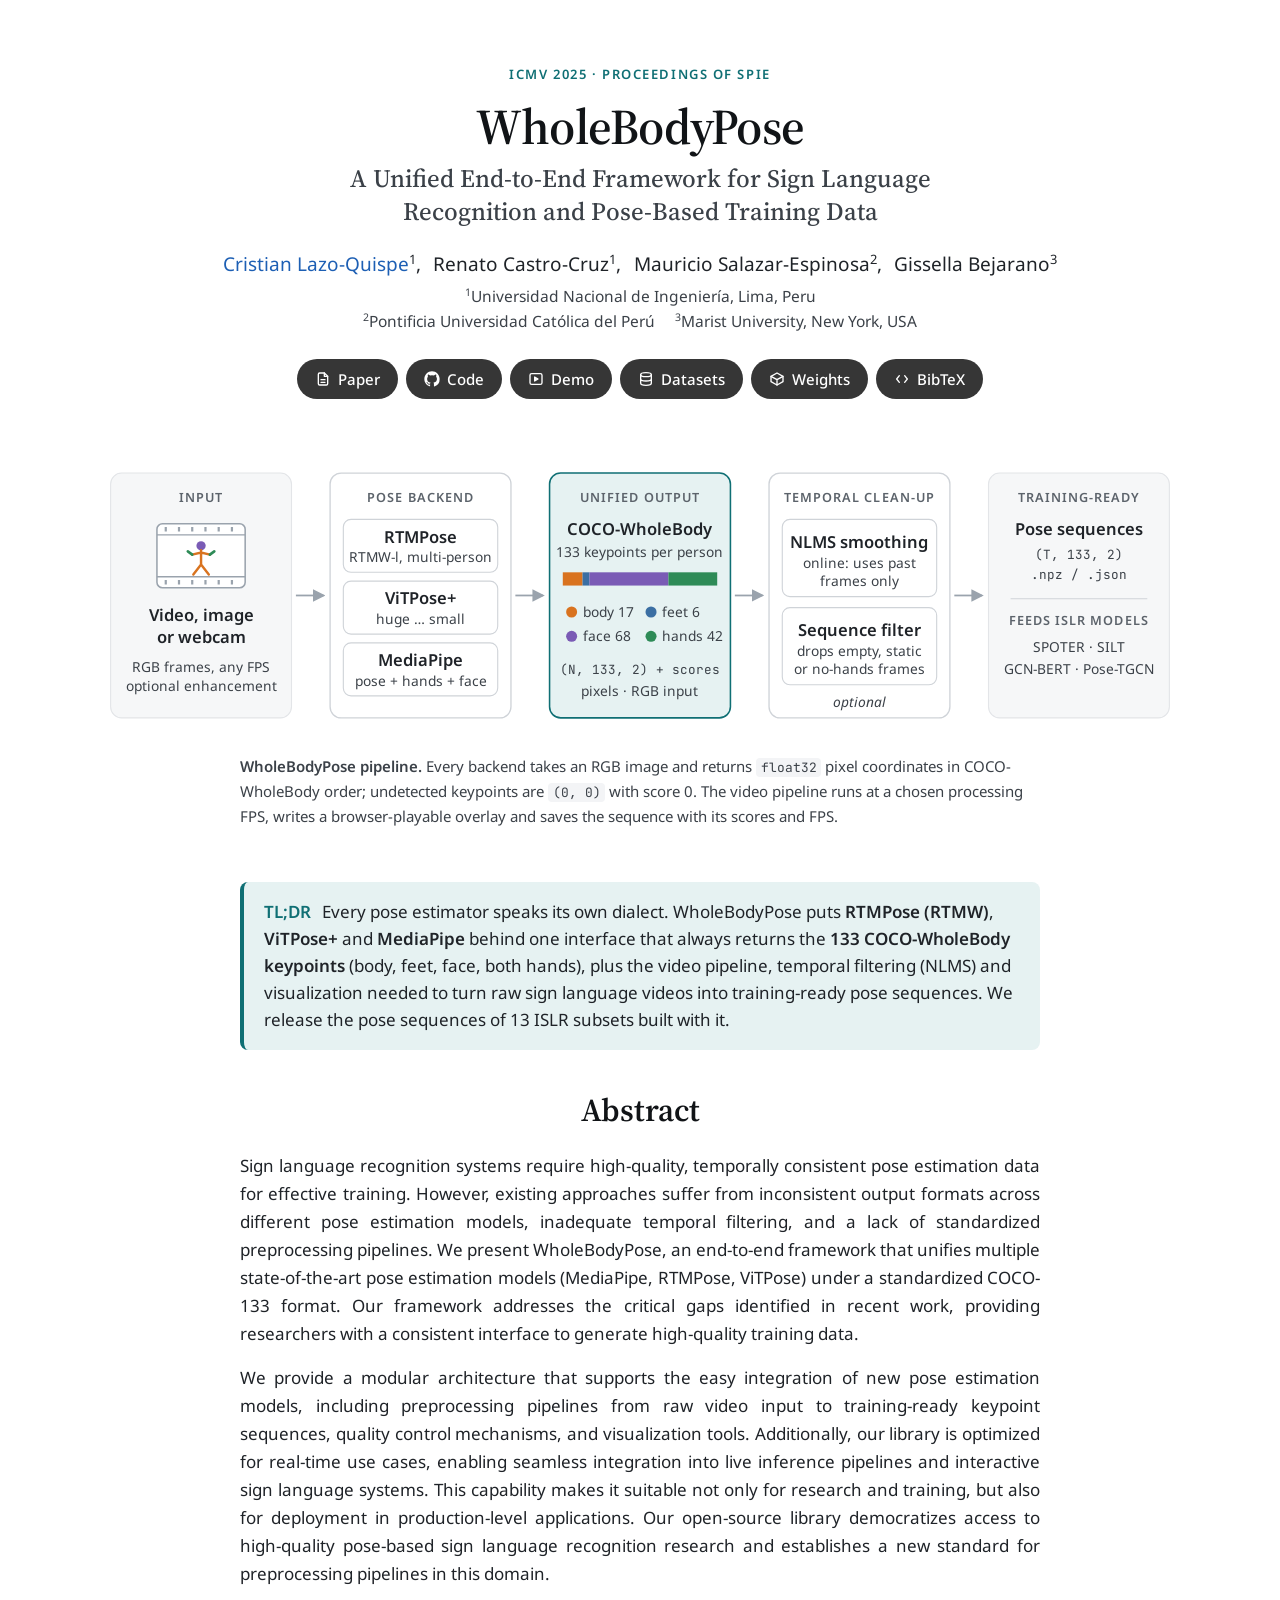
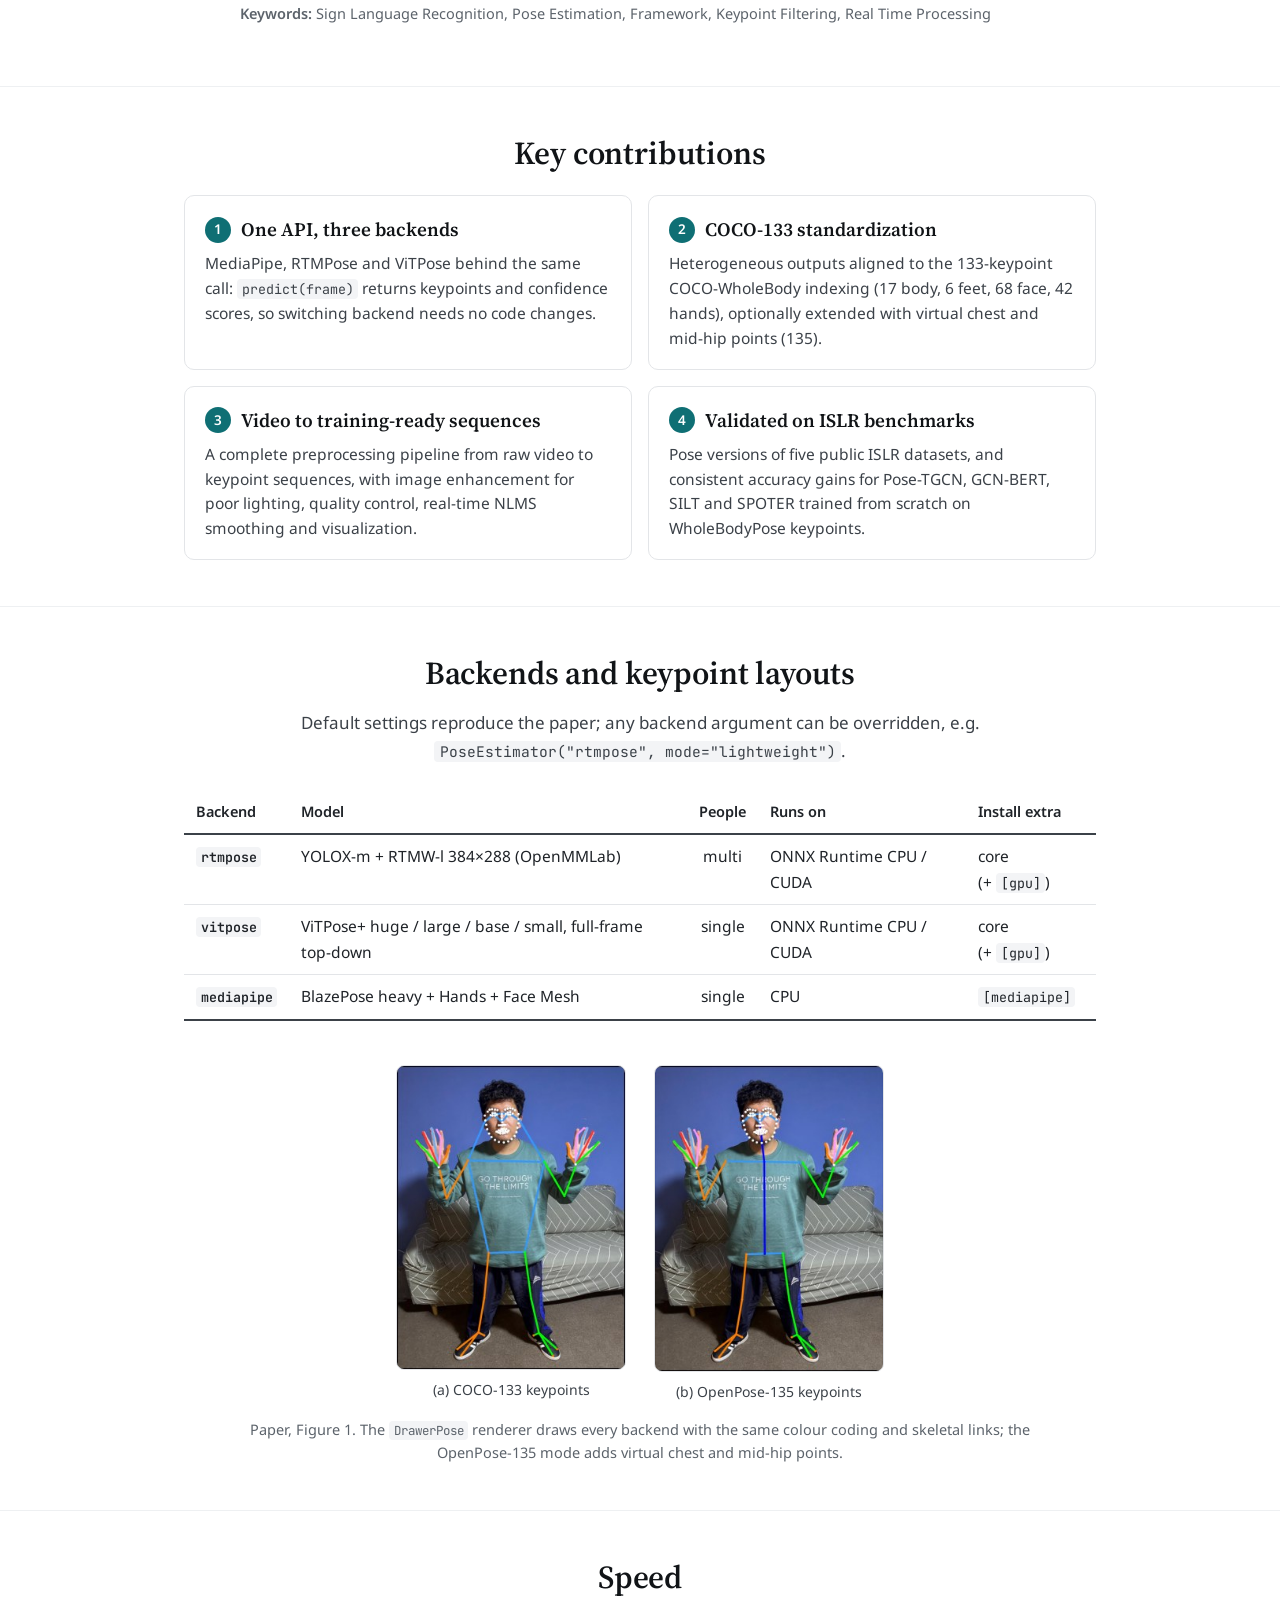
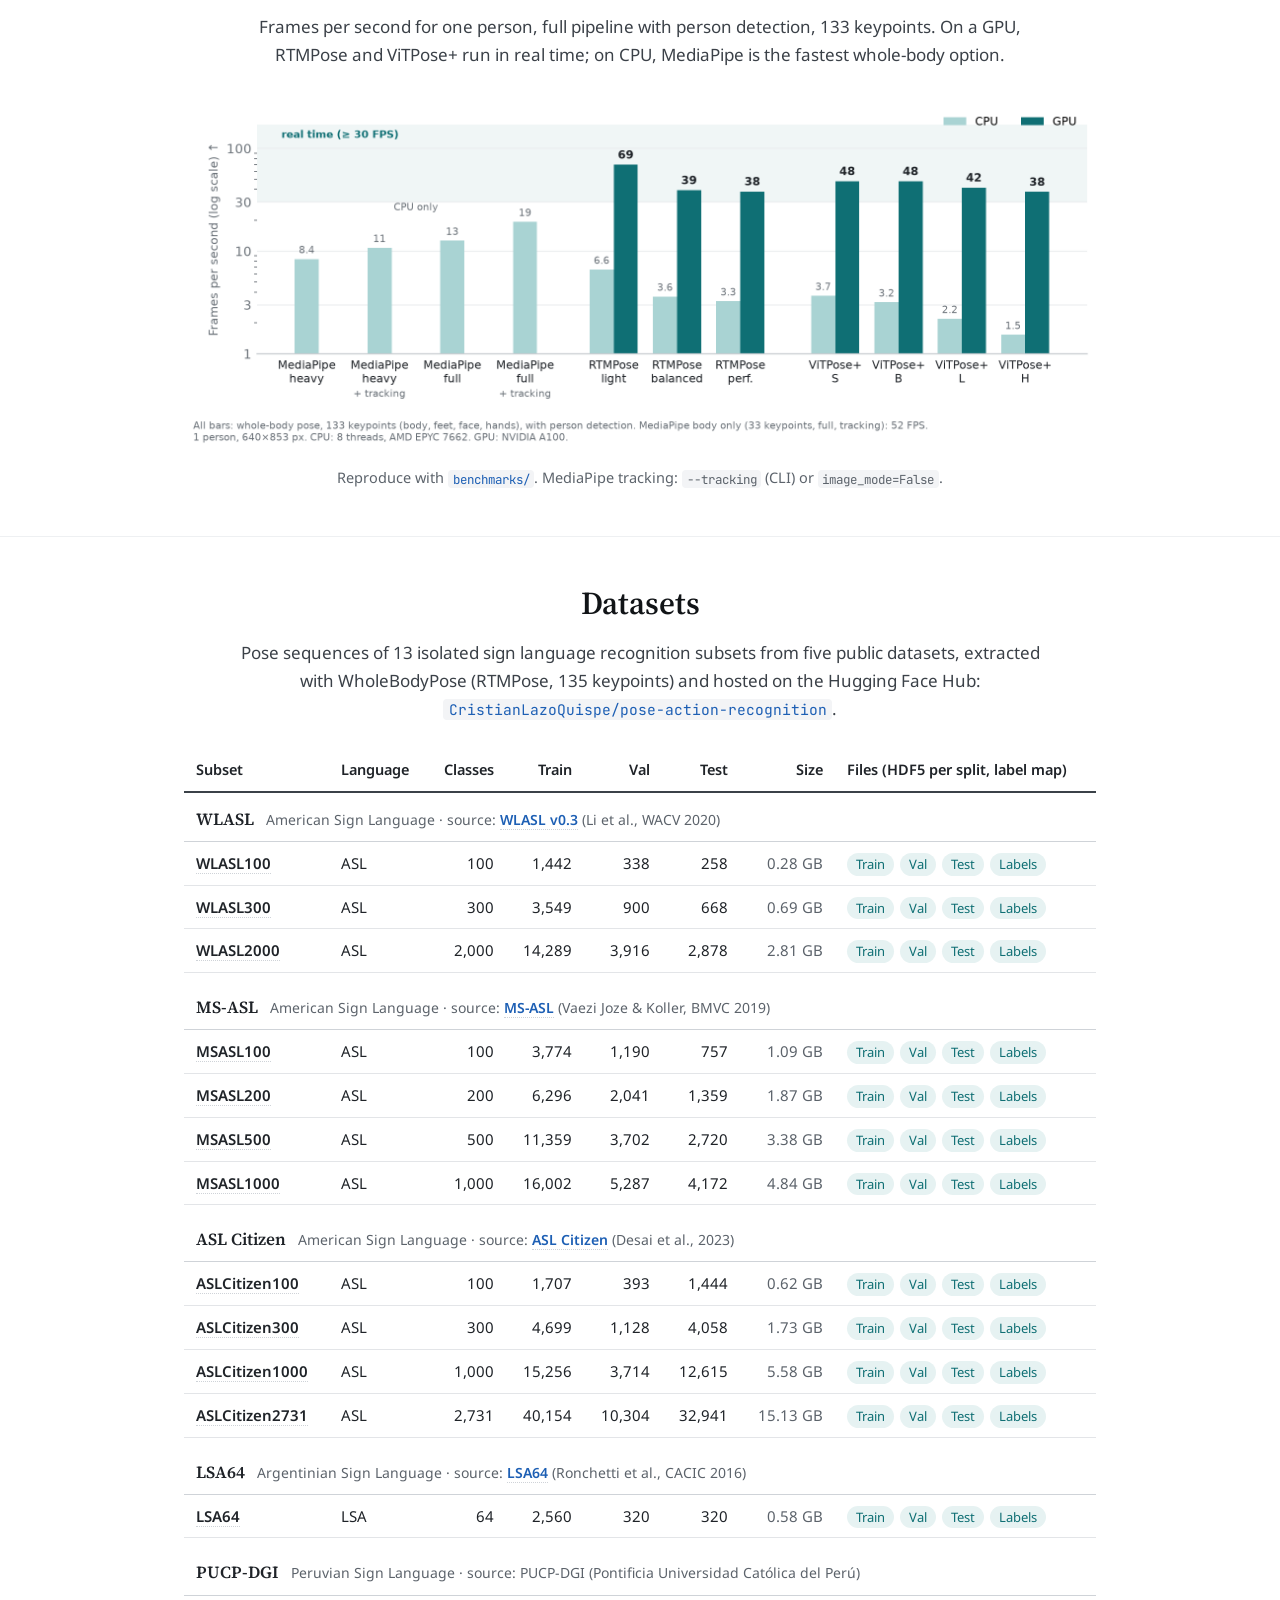
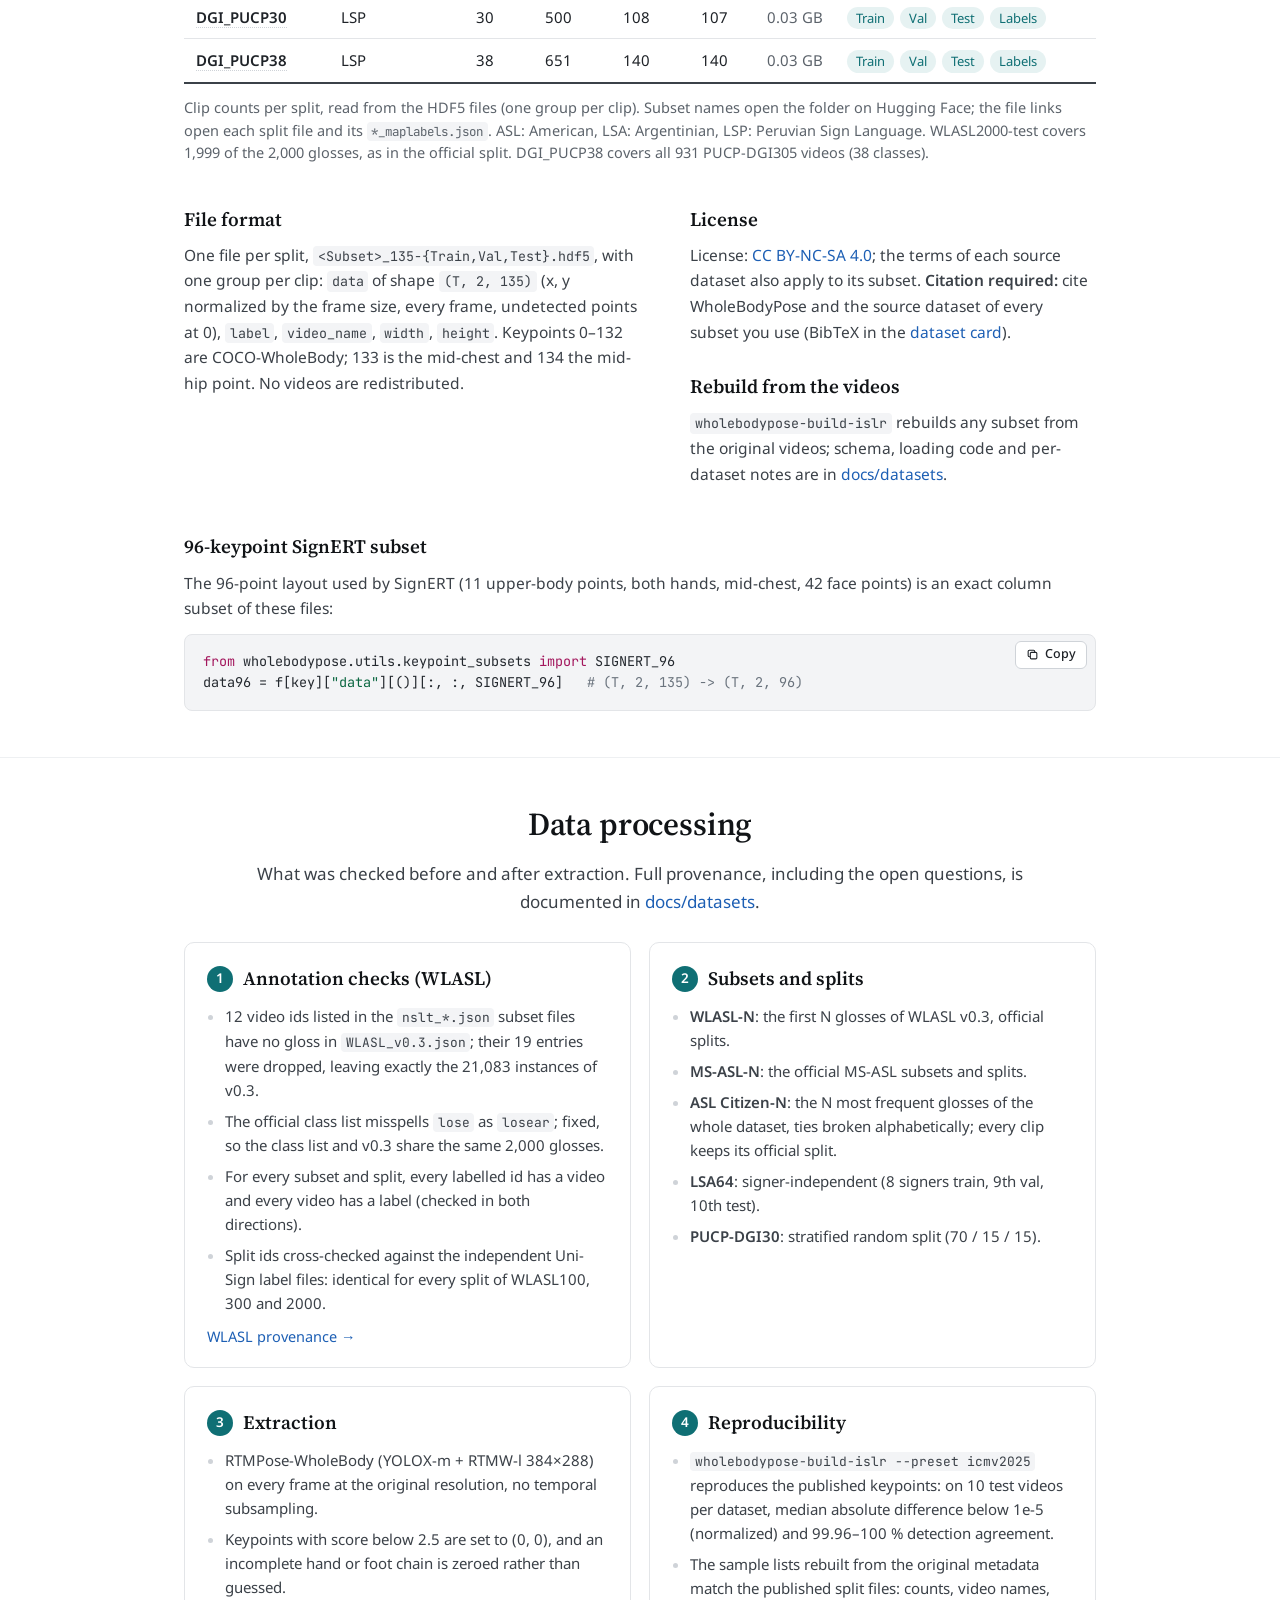
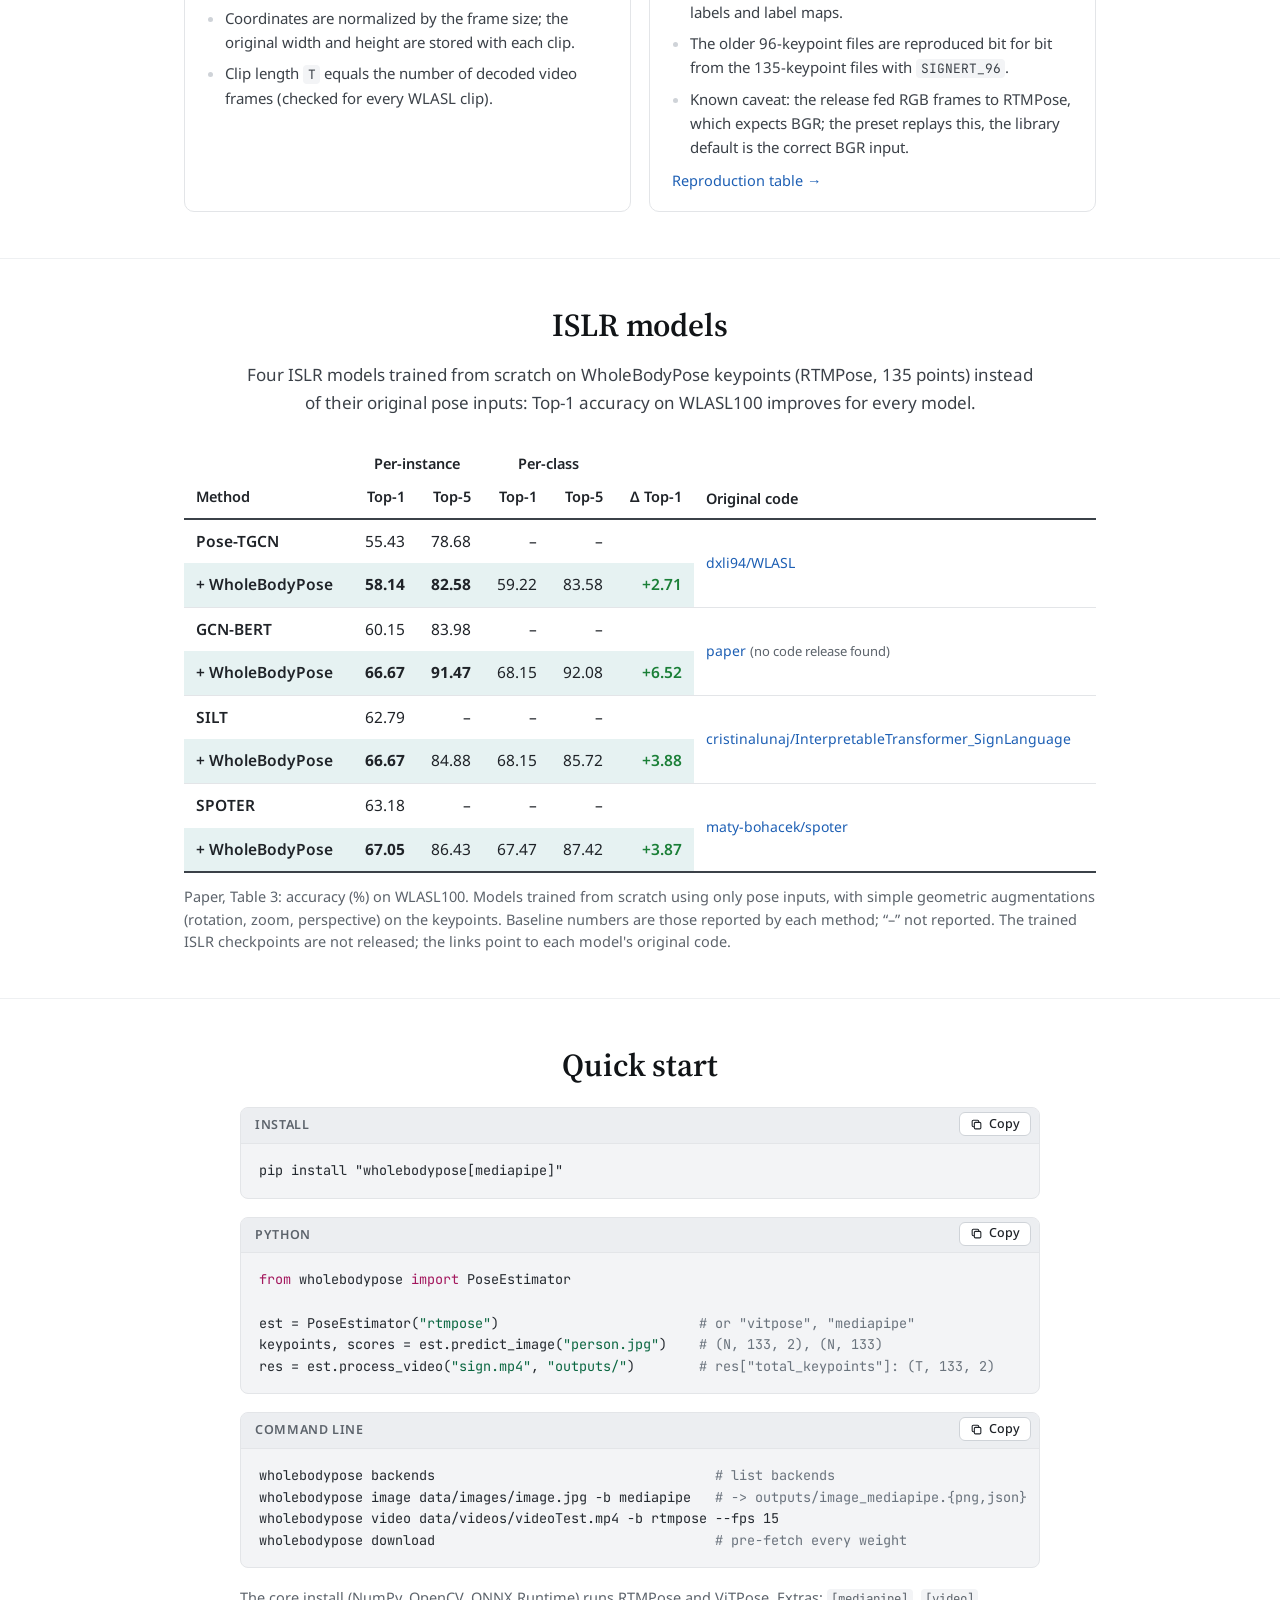
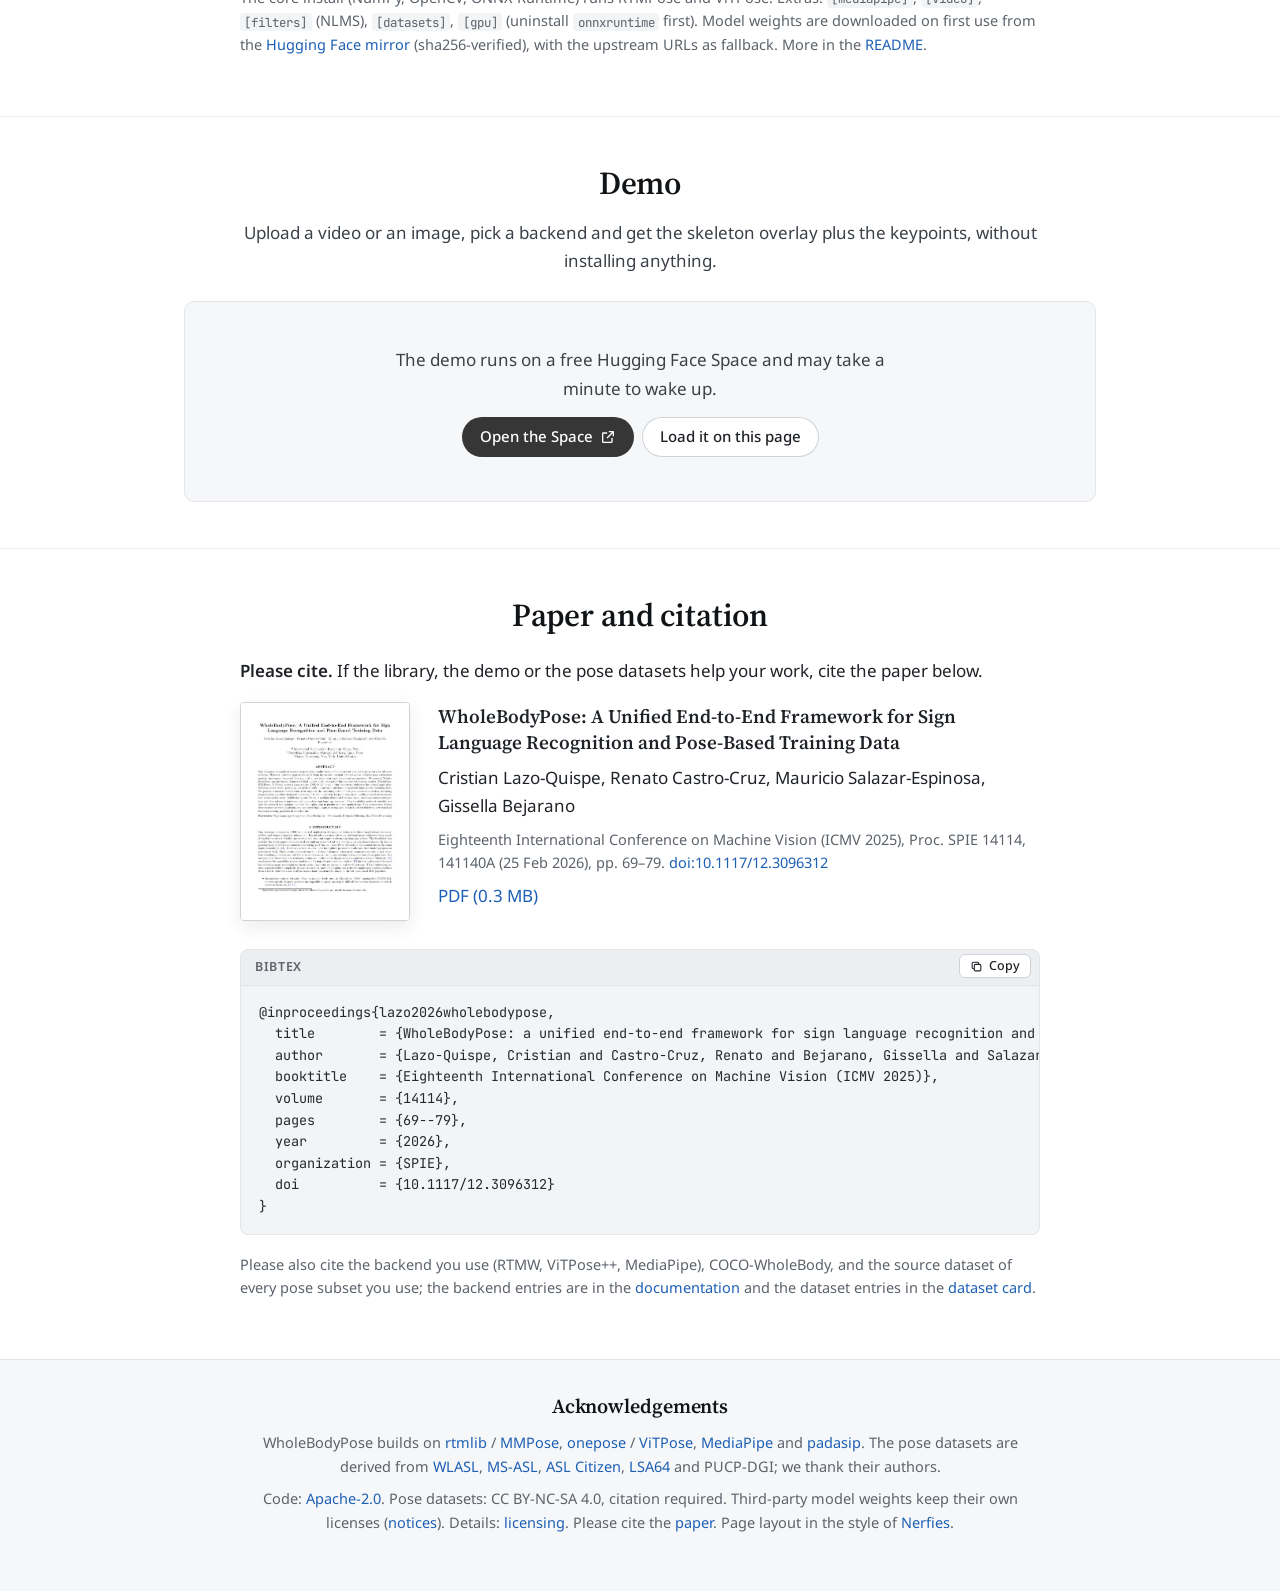
==== commit 24f0eb0b: "Merge pull request #41 from CristianLazoQuispe/feat/mediapipe-tracking-cli MediaPipe tracking and po" ====
--- a/website/index.html
+++ b/website/index.html
@@ -663,6 +663,18 @@
       </figure>
     </div>
     <p class="small center fig-note">Paper, Figure 1. The <code>DrawerPose</code> renderer draws every backend with the same colour coding and skeletal links; the OpenPose-135 mode adds virtual chest and mid-hip points.</p>
+  </div>
+</section>
+
+<!-- ======================= SPEED ======================= -->
+<section class="section" id="speed">
+  <div class="container">
+    <h2>Speed</h2>
+    <p class="lead">Frames per second for one person, full pipeline with person detection, 133 keypoints. On a GPU, RTMPose and ViTPose+ run in real time; on CPU, MediaPipe is the fastest whole-body option.</p>
+    <figure class="fig">
+      <img src="static/images/speed.png" width="1848" height="704" loading="lazy" style="width:100%;height:auto" alt="Bar chart of frames per second on CPU and GPU. MediaPipe, CPU only: heavy 8.4, heavy with tracking 11, full 13, full with tracking 19. RTMPose light, balanced, performance: CPU 6.6, 3.6, 3.3; GPU 69, 39, 38. ViTPose+ S, B, L, H with YOLOX-m: CPU 3.7, 3.2, 2.2, 1.5; GPU 48, 48, 42, 38.">
+    </figure>
+    <p class="small center fig-note">Reproduce with <a href="https://github.com/CristianLazoQuispe/WholebodyPoseEstimation/tree/main/benchmarks"><code>benchmarks/</code></a>. MediaPipe tracking: <code>--tracking</code> (CLI) or <code>image_mode=False</code>.</p>
   </div>
 </section>
 
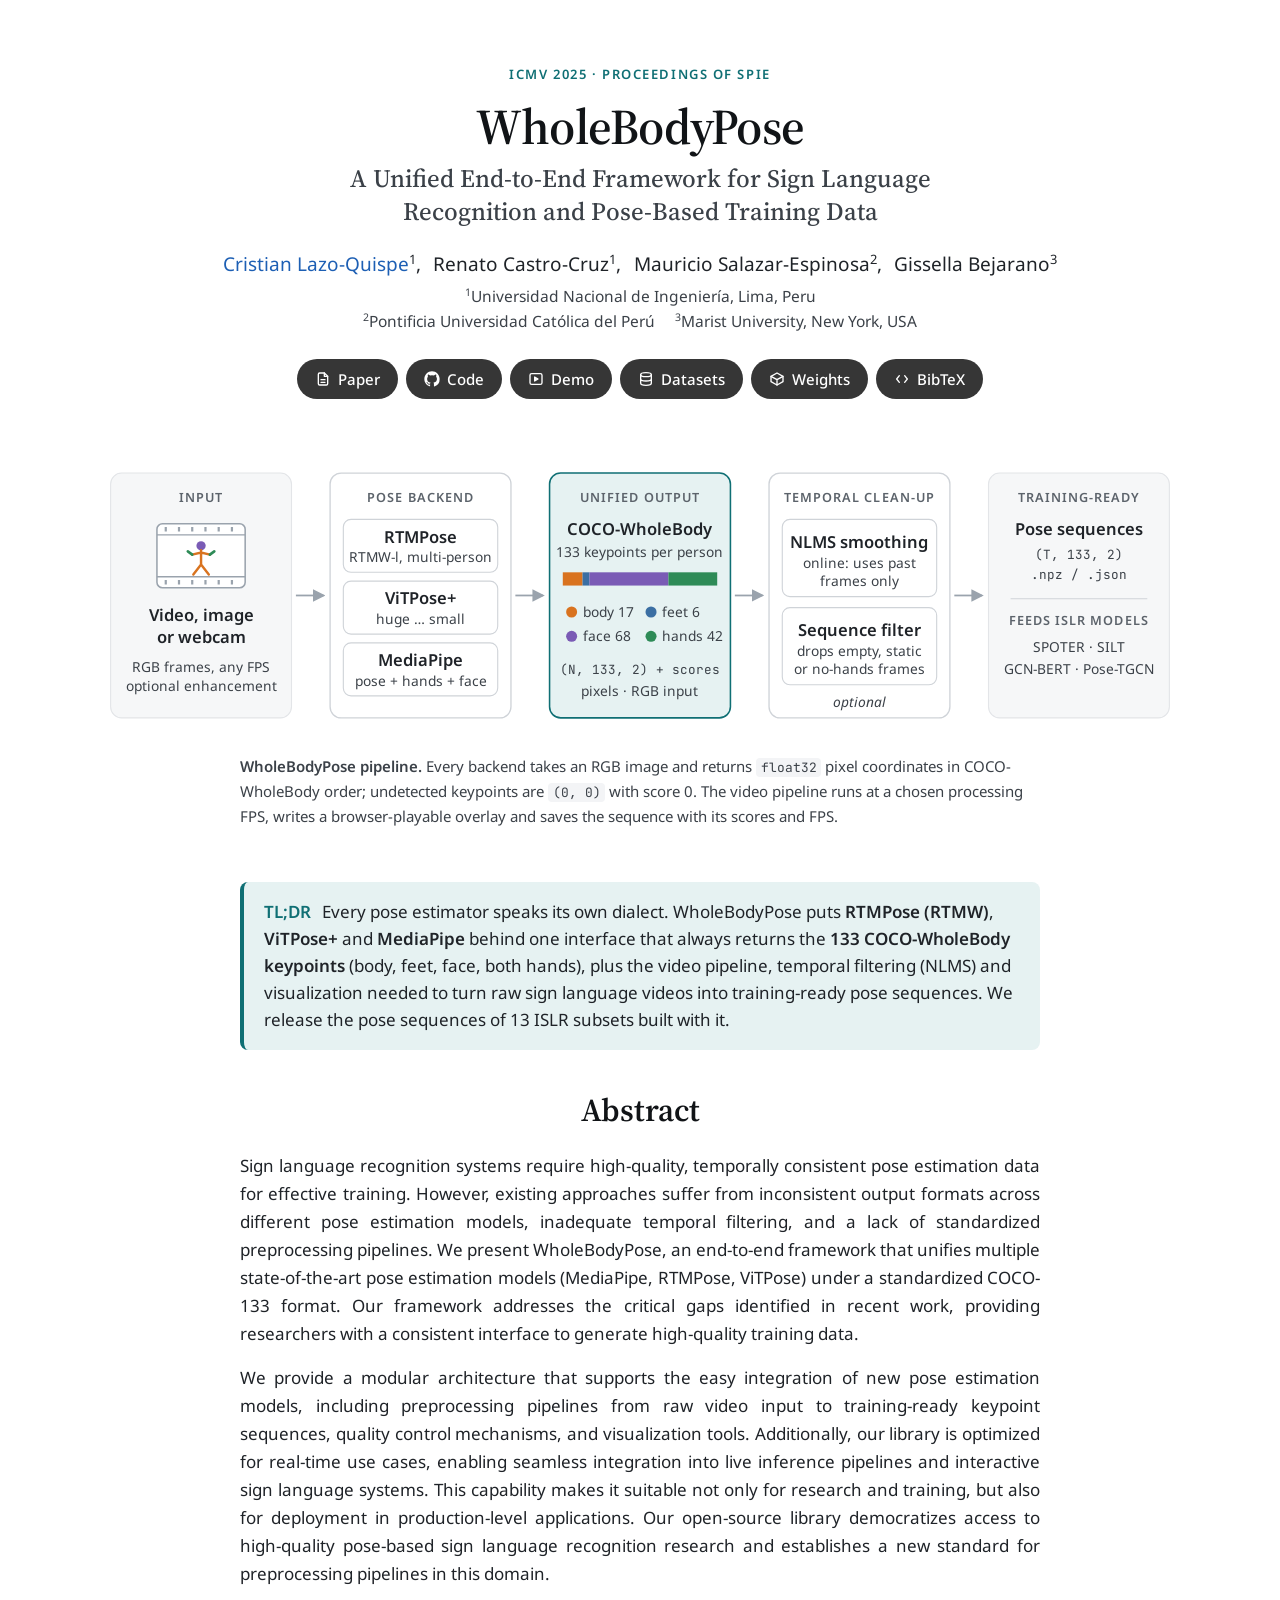
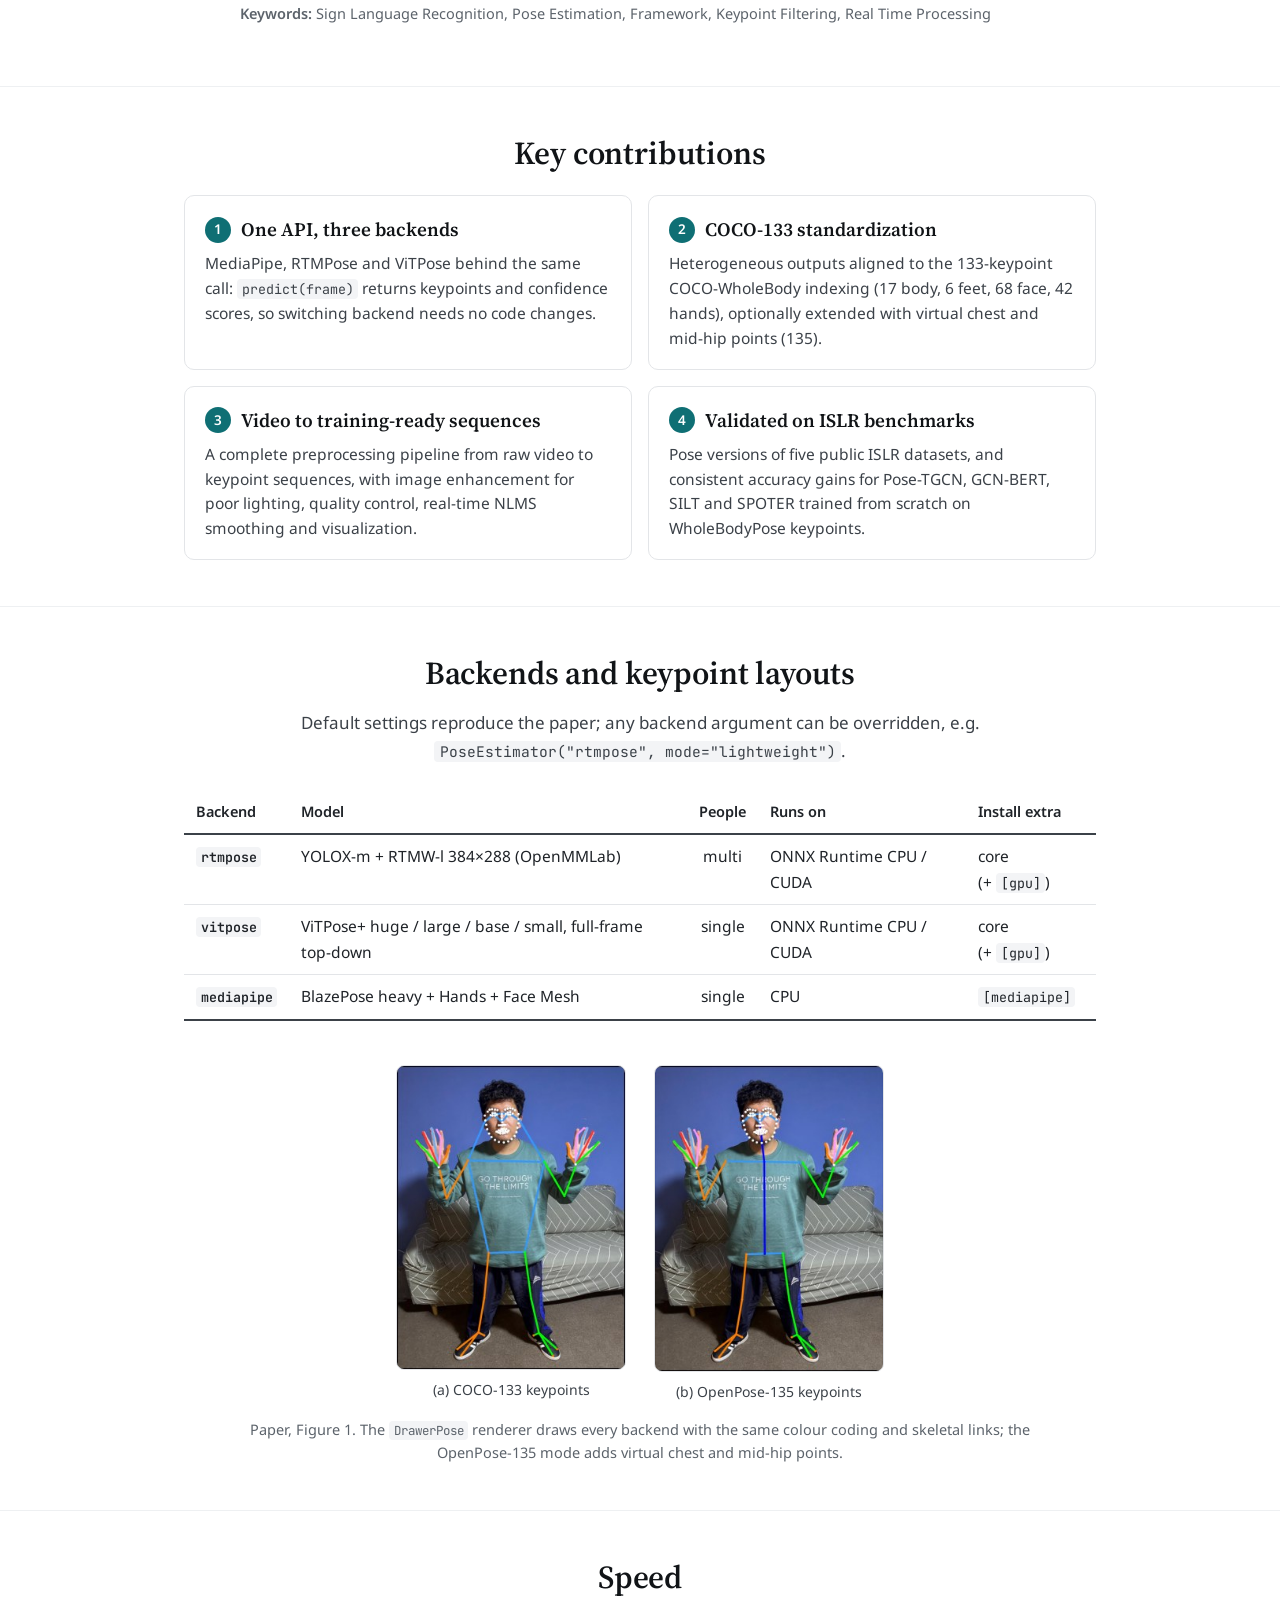
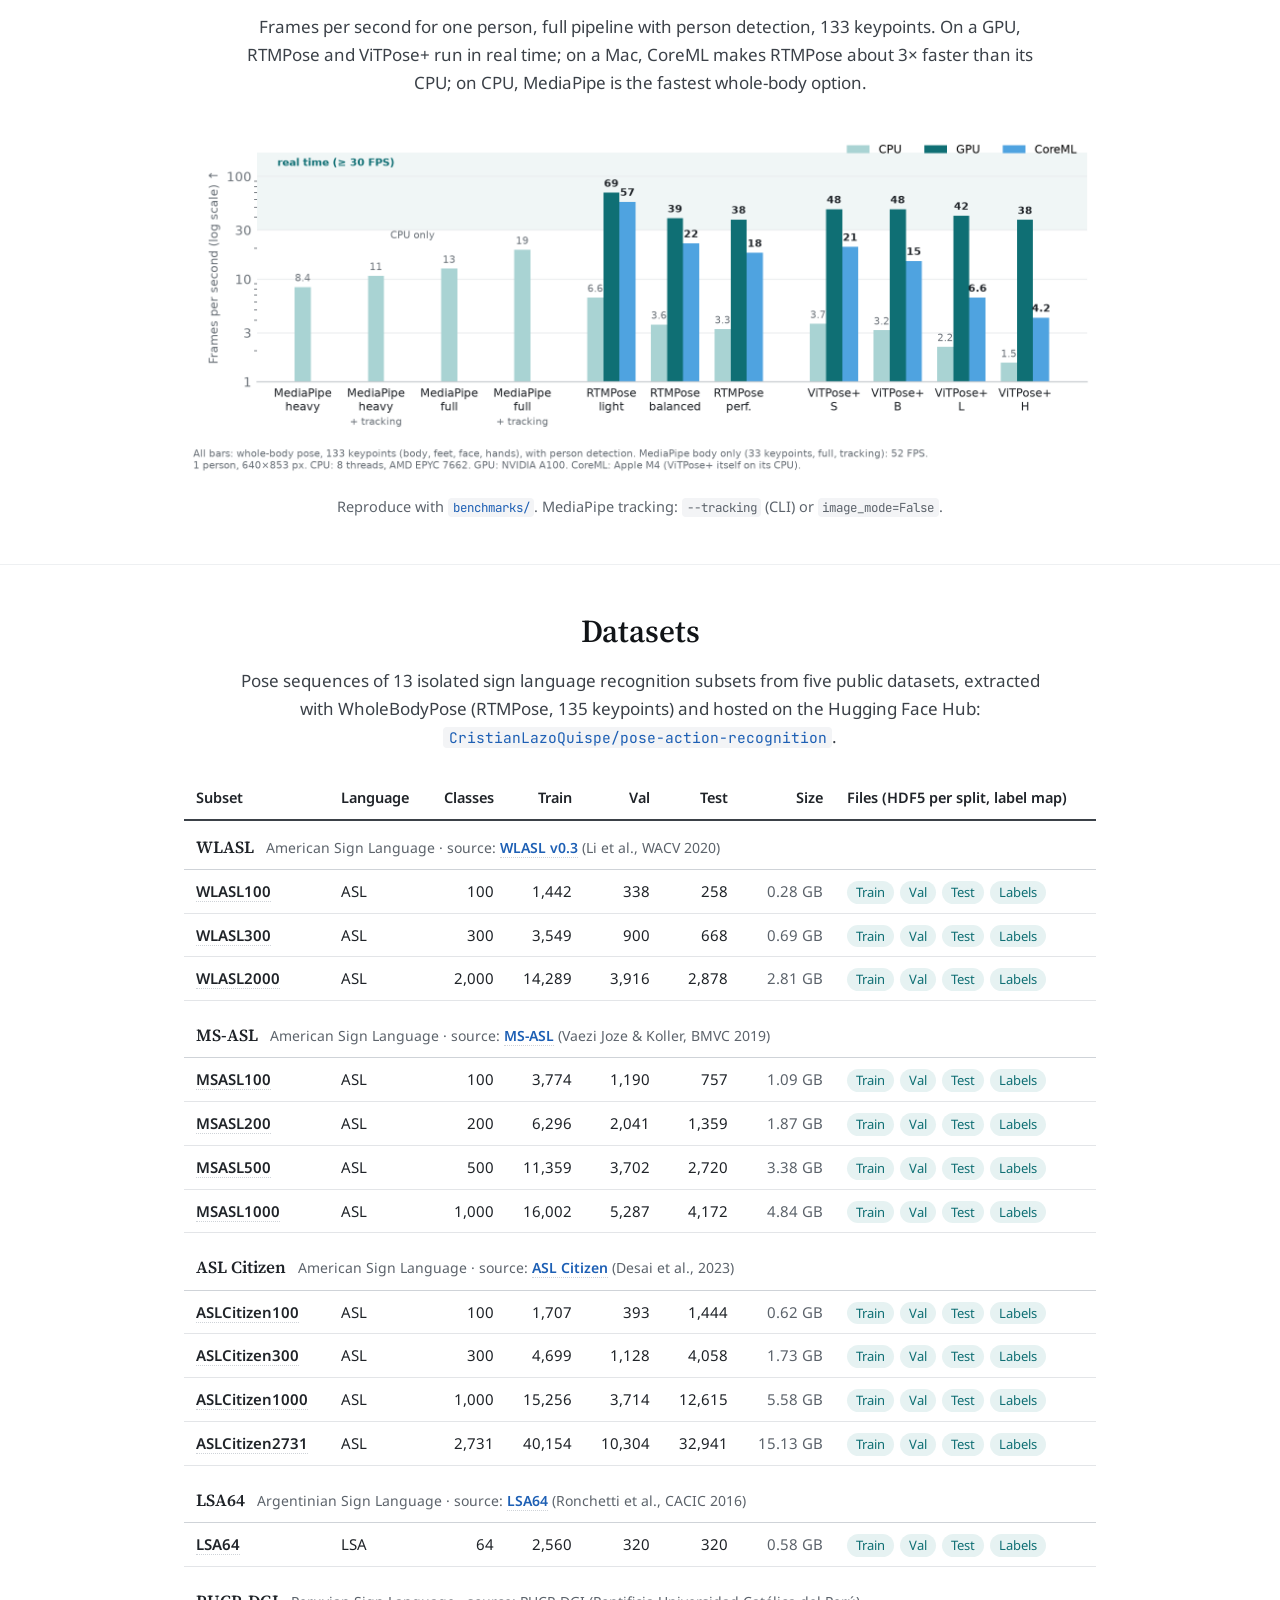
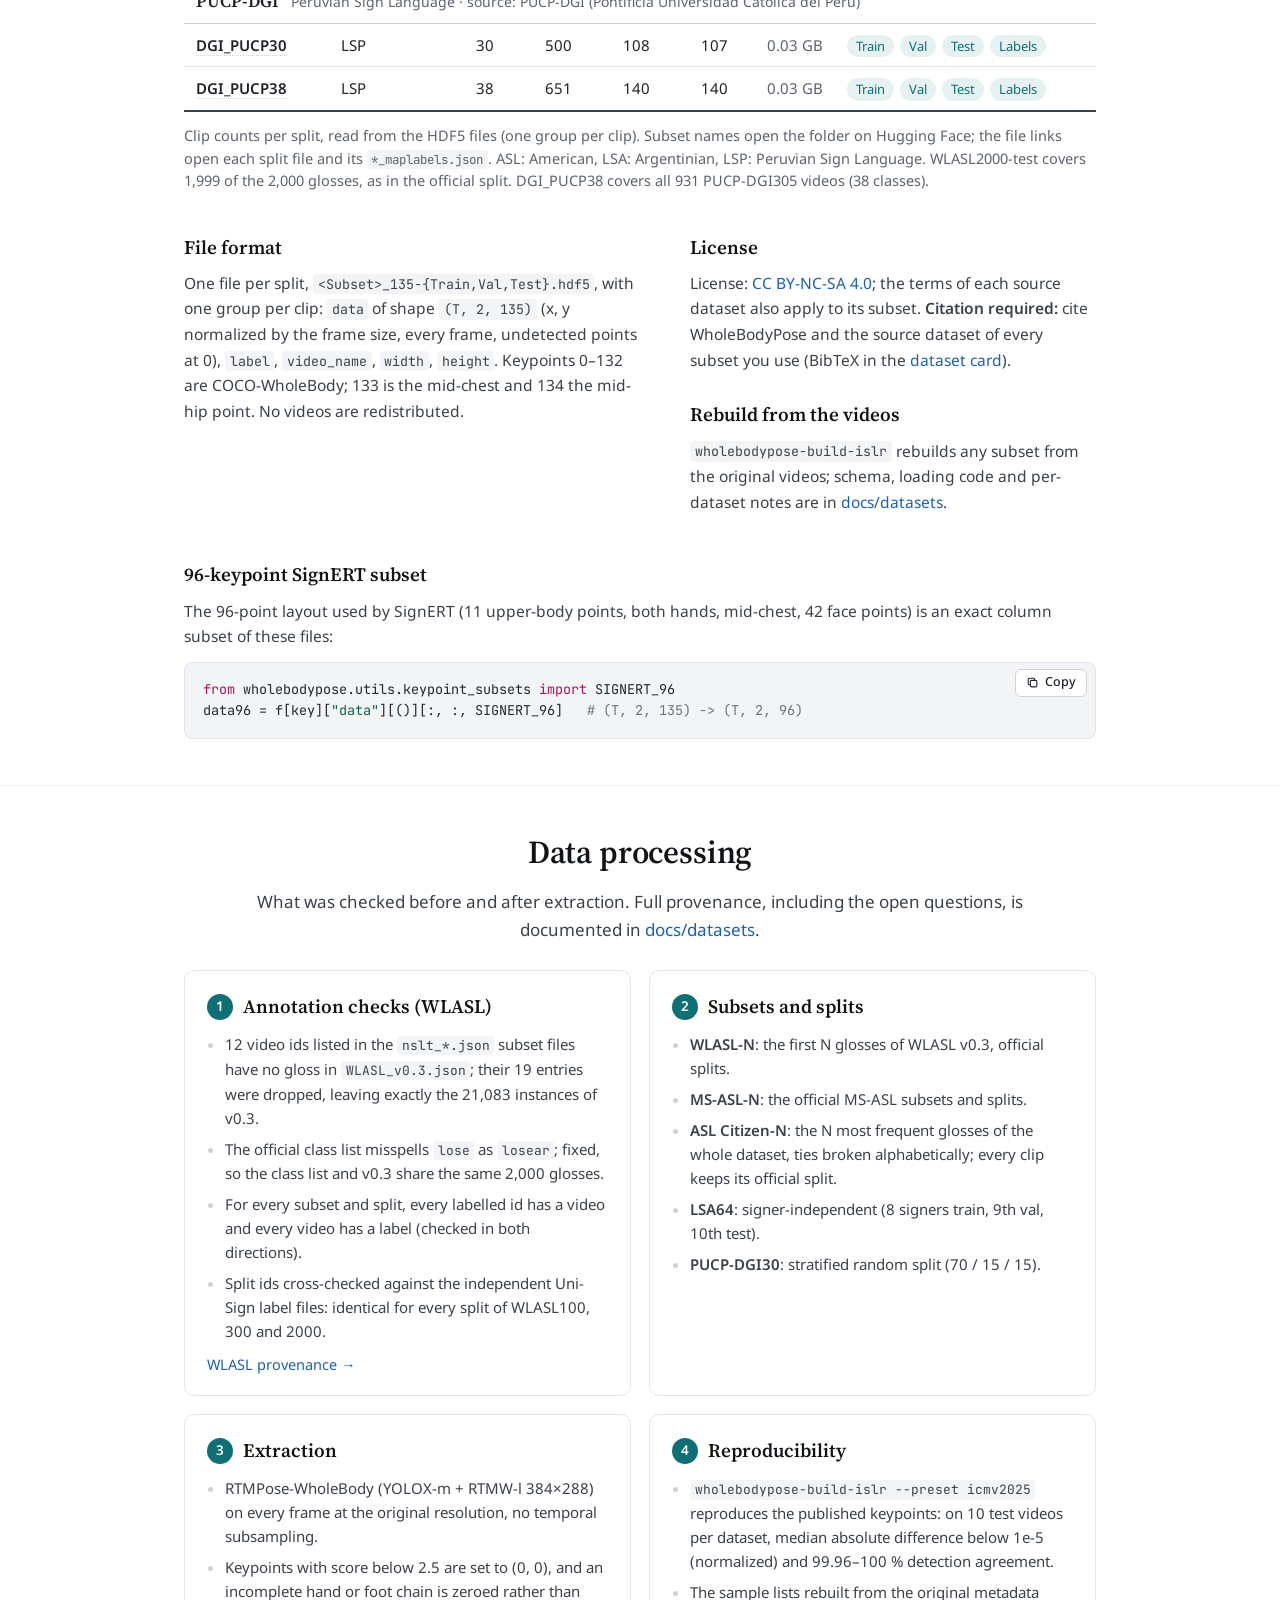
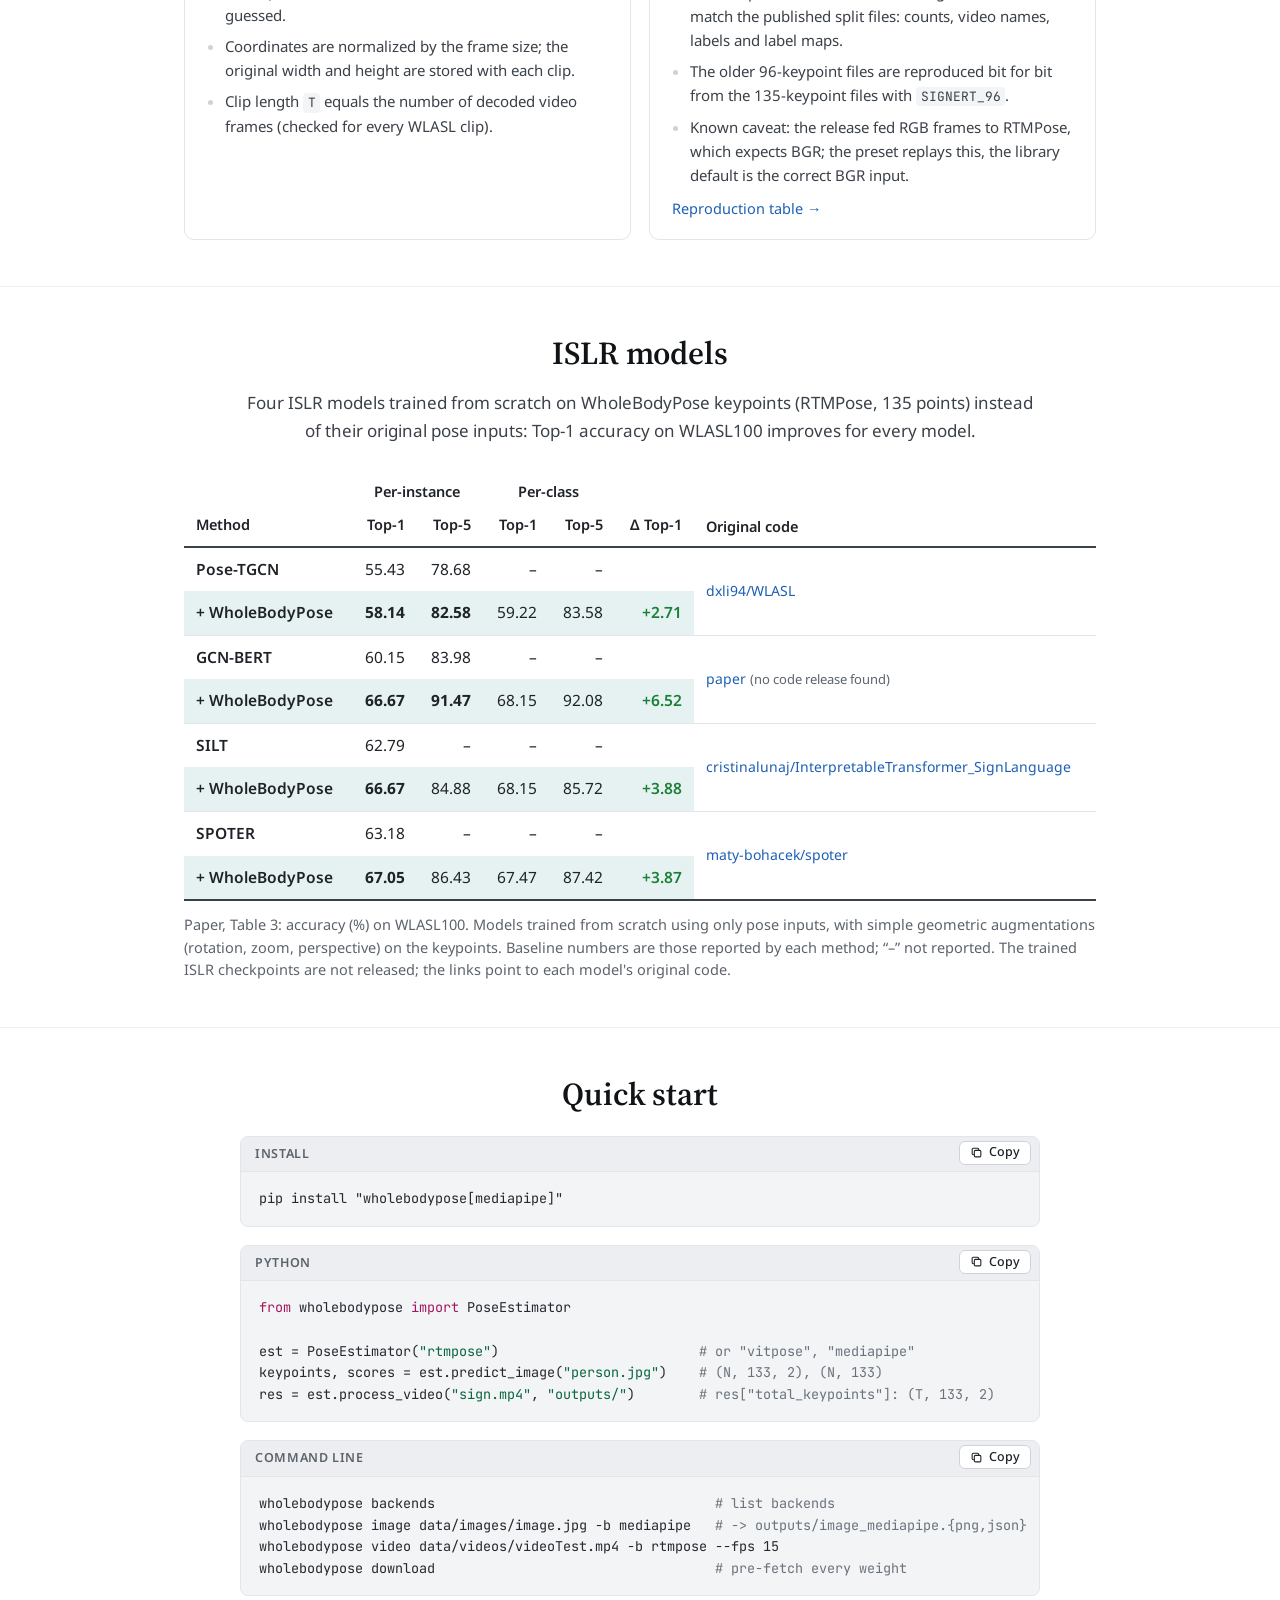
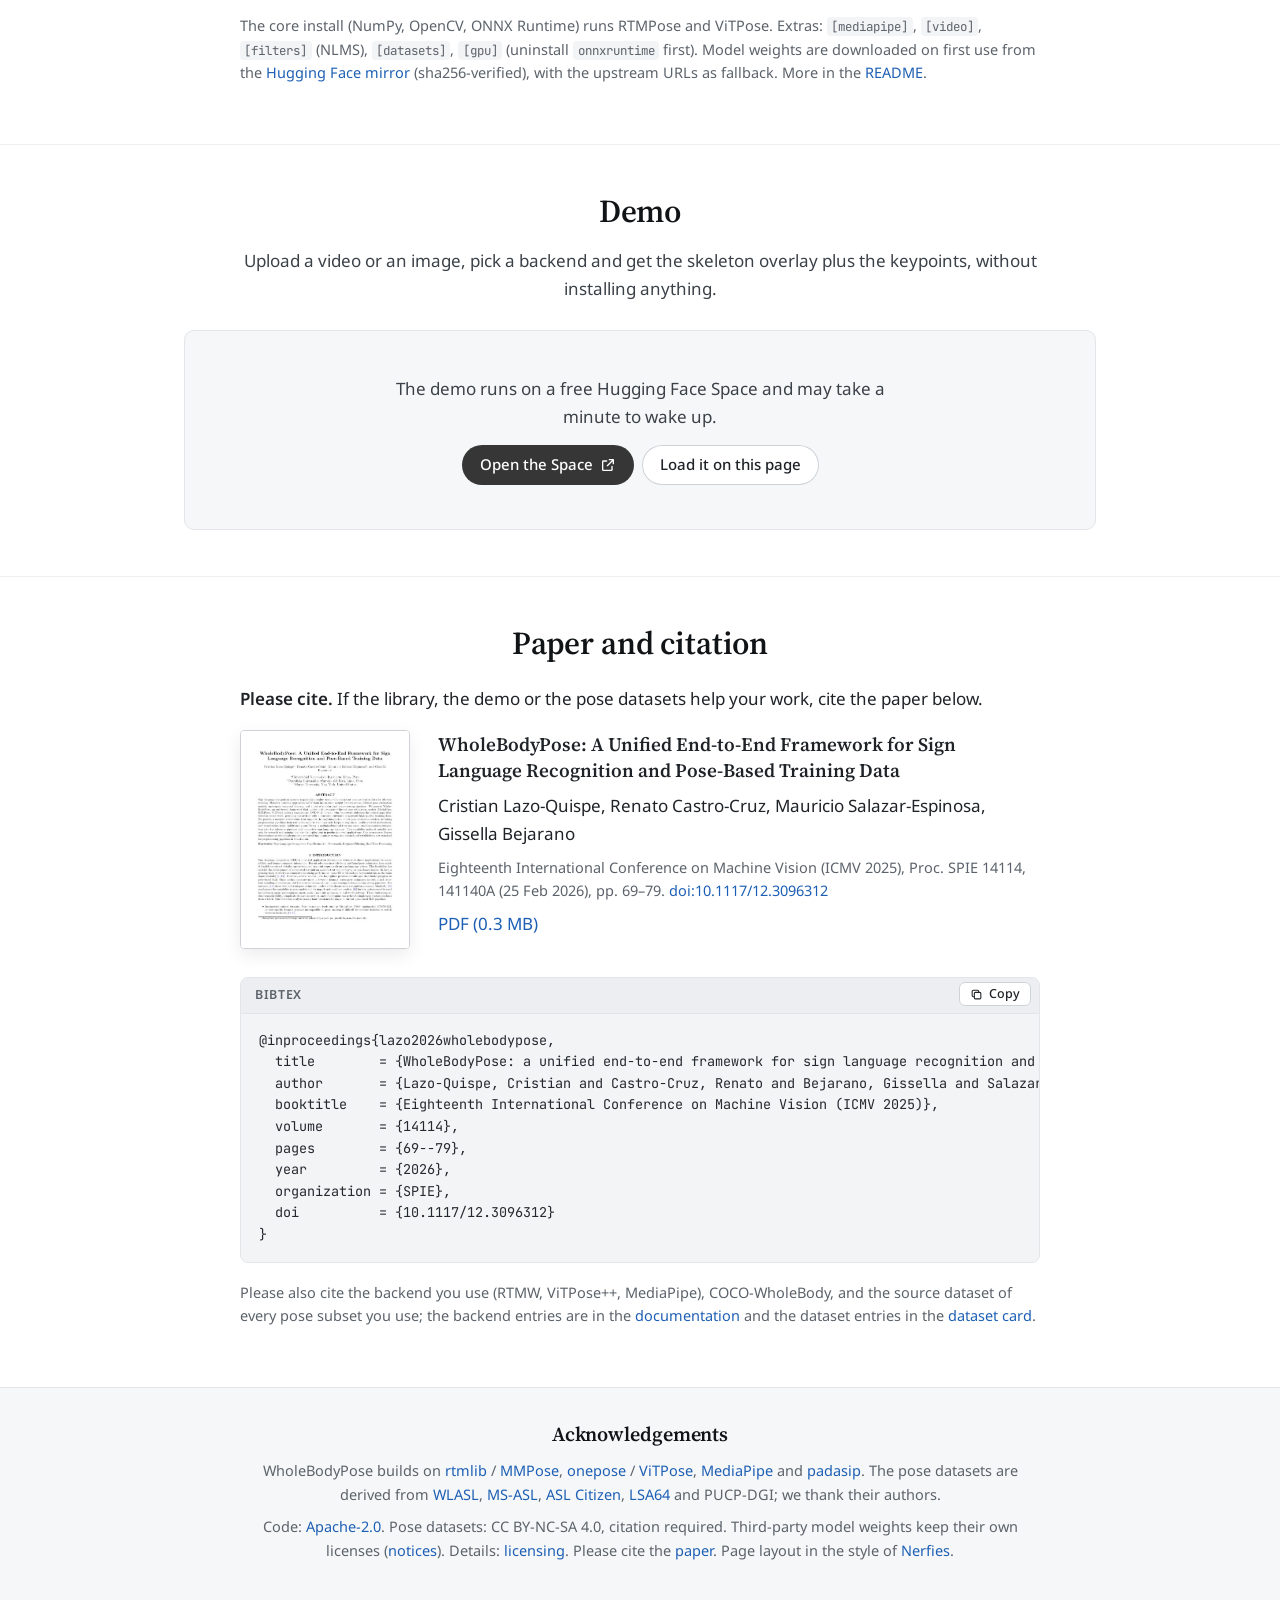
==== commit 7e487e00: "CoreML support on macOS and a webcam example - device="coreml", and device="auto" now picks CUDA, th" ====
--- a/website/index.html
+++ b/website/index.html
@@ -670,9 +670,9 @@
 <section class="section" id="speed">
   <div class="container">
     <h2>Speed</h2>
-    <p class="lead">Frames per second for one person, full pipeline with person detection, 133 keypoints. On a GPU, RTMPose and ViTPose+ run in real time; on CPU, MediaPipe is the fastest whole-body option.</p>
+    <p class="lead">Frames per second for one person, full pipeline with person detection, 133 keypoints. On a GPU, RTMPose and ViTPose+ run in real time; on a Mac, CoreML makes RTMPose about 3× faster than its CPU; on CPU, MediaPipe is the fastest whole-body option.</p>
     <figure class="fig">
-      <img src="static/images/speed.png" width="1848" height="704" loading="lazy" style="width:100%;height:auto" alt="Bar chart of frames per second on CPU and GPU. MediaPipe, CPU only: heavy 8.4, heavy with tracking 11, full 13, full with tracking 19. RTMPose light, balanced, performance: CPU 6.6, 3.6, 3.3; GPU 69, 39, 38. ViTPose+ S, B, L, H with YOLOX-m: CPU 3.7, 3.2, 2.2, 1.5; GPU 48, 48, 42, 38.">
+      <img src="static/images/speed.png" width="1848" height="704" loading="lazy" style="width:100%;height:auto" alt="Bar chart of frames per second on CPU, GPU and CoreML (Apple M4). MediaPipe, CPU only: heavy 8.4, heavy with tracking 11, full 13, full with tracking 19. RTMPose light, balanced, performance: CPU 6.6, 3.6, 3.3; GPU 69, 39, 38; CoreML 57, 22, 18. ViTPose+ S, B, L, H with YOLOX-m: CPU 3.7, 3.2, 2.2, 1.5; GPU 48, 48, 42, 38; CoreML 21, 15, 6.6, 4.2.">
     </figure>
     <p class="small center fig-note">Reproduce with <a href="https://github.com/CristianLazoQuispe/WholebodyPoseEstimation/tree/main/benchmarks"><code>benchmarks/</code></a>. MediaPipe tracking: <code>--tracking</code> (CLI) or <code>image_mode=False</code>.</p>
   </div>
